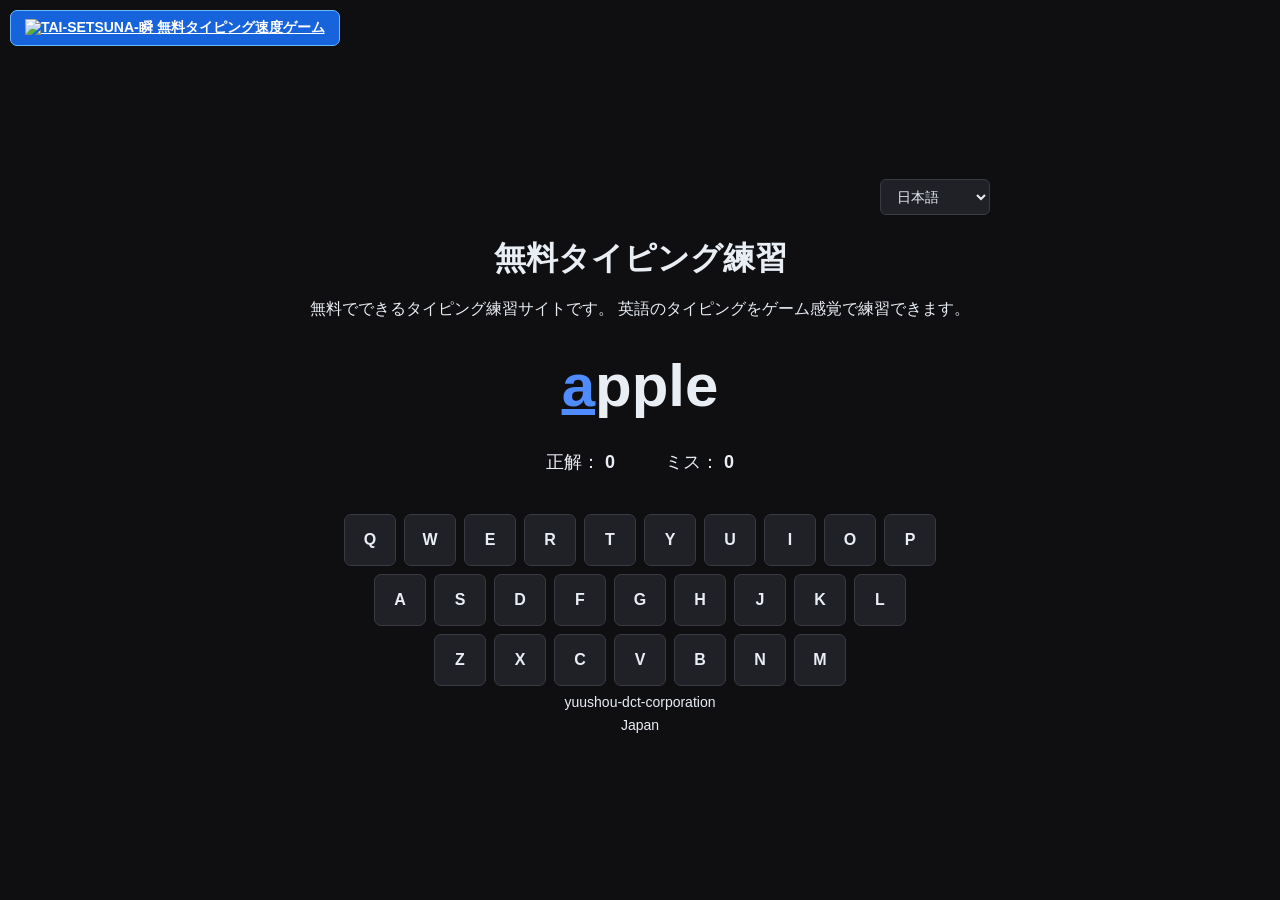
==== index.html @ 74260128 "Update index.html" ====
<!DOCTYPE html>
<html lang="ja">

<head>

  <meta charset="UTF-8">

  <meta name="viewport" content="width=device-width, initial-scale=1">

  <meta name="google-adsense-account"
        content="ca-pub-1666906996789320">

  <title>無料タイピング練習</title>

  <meta
    name="description"
    content="無料でできるタイピング練習サイトです。英語のタイピングをゲーム感覚で練習できます。"
  >

  <link rel="alternate" hreflang="en"
        href="https://yuushou-dct.github.io/">

  <link rel="alternate" hreflang="ja"
        href="https://yuushou-dct.github.io/ja/">

  <link rel="alternate" hreflang="zh-Hans"
        href="https://yuushou-dct.github.io/zh/">

  <link rel="alternate" hreflang="es"
        href="https://yuushou-dct.github.io/es/">

  <link rel="alternate" hreflang="fr"
        href="https://yuushou-dct.github.io/fr/">

  <link rel="alternate" hreflang="de"
        href="https://yuushou-dct.github.io/de/">

  <link rel="alternate" hreflang="it"
        href="https://yuushou-dct.github.io/it/">

  <link rel="alternate" hreflang="pt"
        href="https://yuushou-dct.github.io/pt/">

  <link rel="alternate" hreflang="x-default"
        href="https://yuushou-dct.github.io/">

  <link rel="stylesheet" href="hinomaru.css">

</head>


<body data-lang="ja">

  <main class="container">

    <div class="language-box">
<select id="language"
        onchange="window.location.href=this.value">

  <option value="https://yuushou-dct.github.io/en/">
    English
  </option>

  <option value="https://yuushou-dct.github.io/" selected>
    日本語
  </option>

  <option value="https://yuushou-dct.github.io/zh/">
    中文
  </option>

  <option value="https://yuushou-dct.github.io/es/">
    Español
  </option>

  <option value="https://yuushou-dct.github.io/fr/">
    Français
  </option>

  <option value="https://yuushou-dct.github.io/de/">
    Deutsch
  </option>

  <option value="https://yuushou-dct.github.io/it/">
    Italiano
  </option>

  <option value="https://yuushou-dct.github.io/pt/">
    Português
  </option>

</select>

      

    </div>


    <h1>無料タイピング練習</h1>


    <p class="description">
      無料でできるタイピング練習サイトです。
      英語のタイピングをゲーム感覚で練習できます。
    </p>


    <div id="word"></div>


    <div class="info">

      <span>
        <span>正解：</span>
        <b id="correct">0</b>
      </span>

      <span>
        <span>ミス：</span>
        <b id="miss">0</b>
      </span>

    </div>


    <div class="keyboard">

      <div class="row">
        <div class="key" data-key="q">Q</div>
        <div class="key" data-key="w">W</div>
        <div class="key" data-key="e">E</div>
        <div class="key" data-key="r">R</div>
        <div class="key" data-key="t">T</div>
        <div class="key" data-key="y">Y</div>
        <div class="key" data-key="u">U</div>
        <div class="key" data-key="i">I</div>
        <div class="key" data-key="o">O</div>
        <div class="key" data-key="p">P</div>
      </div>

      <div class="row">
        <div class="key" data-key="a">A</div>
        <div class="key" data-key="s">S</div>
        <div class="key" data-key="d">D</div>
        <div class="key" data-key="f">F</div>
        <div class="key" data-key="g">G</div>
        <div class="key" data-key="h">H</div>
        <div class="key" data-key="j">J</div>
        <div class="key" data-key="k">K</div>
        <div class="key" data-key="l">L</div>
      </div>

      <div class="row">
        <div class="key" data-key="z">Z</div>
        <div class="key" data-key="x">X</div>
        <div class="key" data-key="c">C</div>
        <div class="key" data-key="v">V</div>
        <div class="key" data-key="b">B</div>
        <div class="key" data-key="n">N</div>
        <div class="key" data-key="m">M</div>
      </div>

    </div>


    <footer>
      yuushou-dct-corporation
      <br>
      Japan
    </footer>

  </main>


  <script src="hinomaru.js"></script>


  <script
    type="module"
    src="https://static.cloudflareinsights.com/beacon.min.js"
    data-cf-beacon='{"token": "c0261c3001bf42dbbbfe229eb3c4c244"}'>
  </script>

<a
  class="setsuna-link"
  href="https://yuushou-dct.github.io/tai-setsuna/">

  <img
    src="/setsuna-banner.webp"
    alt="TAI-SETSUNA-瞬 無料タイピング速度ゲーム"
    width="300"
    height="600">

</a>


</body>

</html>
---- hinomaru.css ----
*{
  box-sizing:border-box;
}


body{
  margin:0;
  min-height:100vh;

  display:flex;
  justify-content:center;
  align-items:center;

  background:#0f0f12;
  color:#e9eef5;

  font-family:Arial,sans-serif;
}


.container{
  width:700px;
  text-align:center;
}


.language-box{
  text-align:right;

  margin-top:15px;
  margin-bottom:20px;
}


#language{
  padding:8px 12px;

  background:#202027;
  color:#e9eef5;

  border:1px solid #3a3a45;
  border-radius:6px;

  font-size:14px;
}


h1{
  margin-bottom:40px;
}


.description{
  margin-top:-25px;
  margin-bottom:30px;

  font-size:16px;
  line-height:1.6;
}


#word{
  font-size:60px;
  font-weight:bold;

  letter-spacing:0px;

  margin-bottom:30px;
}


#word .typed{
  color:#28a745;
}


#word .current{
  color:#4f8cff;
  text-decoration:underline;
}


#word .remaining{
  color:#e9eef5;
}


.info{
  display:flex;

  justify-content:center;

  gap:50px;

  margin-bottom:40px;

  font-size:18px;
}


.keyboard{
  display:flex;

  flex-direction:column;

  gap:8px;

  align-items:center;
}


.row{
  display:flex;

  gap:8px;
}


.key{
  width:52px;
  height:52px;

  display:flex;

  justify-content:center;
  align-items:center;

  background:#202027;

  border:1px solid #3a3a45;

  border-radius:7px;

  font-weight:bold;

  transition:0.08s;
}


.key.active{
  background:#4f8cff;

  transform:translateY(3px);
}


.key.miss{
  background:#ff5d6c;
}


footer{
  margin-top:5px;

  text-align:center;

  font-size:14px;

  line-height:1.6;
}
.setsuna-link{
  position:fixed;
  top:10px;
  left:10px;
  z-index:2147483647;

  padding:8px 14px;

  color:#fff;
  background:#1763dc;

  border:1px solid #69baff;
  border-radius:7px;

  font-size:14px;
  font-weight:bold;

  cursor:pointer;

  pointer-events:auto;
}

.setsuna-link:hover{
  background:#438eff;
}
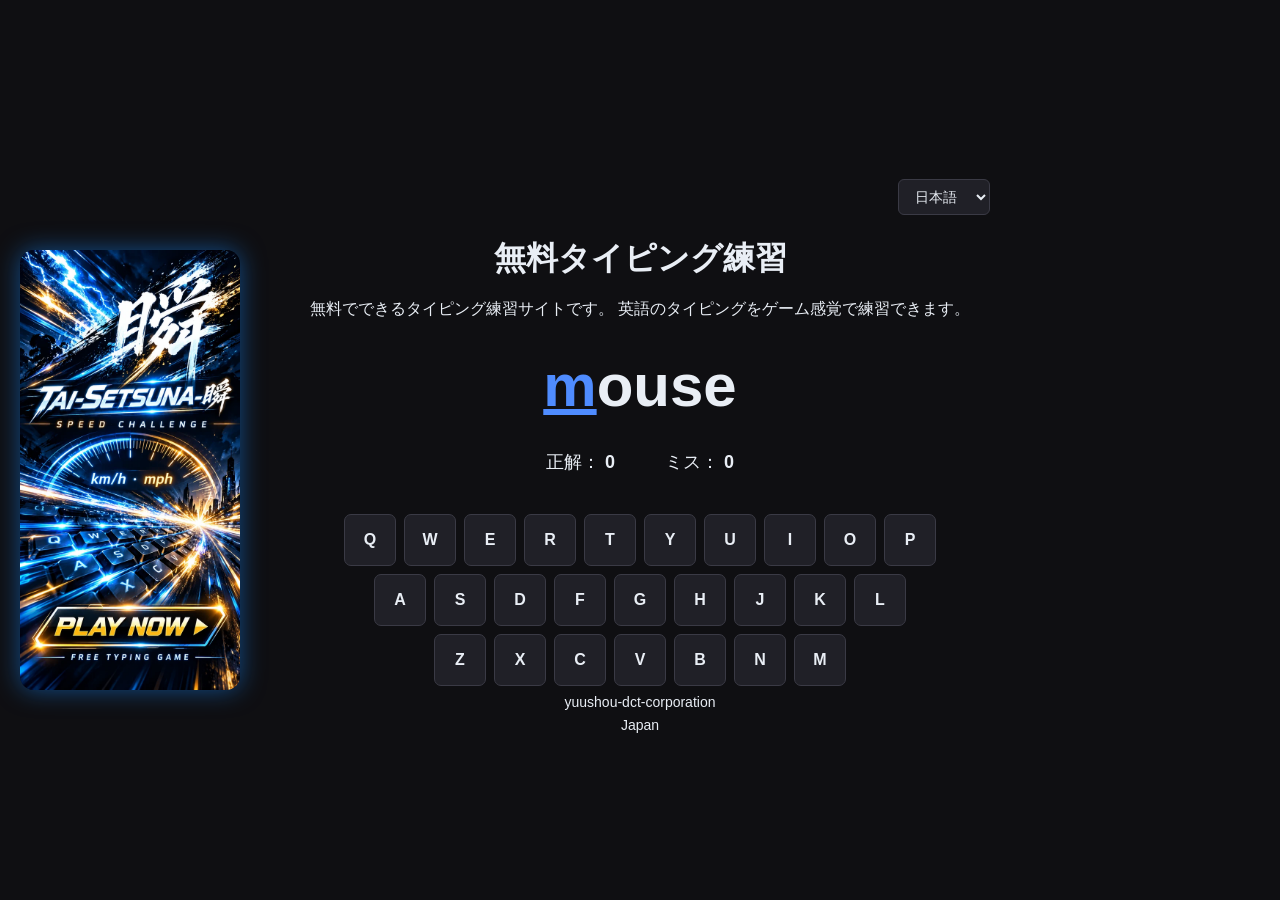
==== commit 7e503dc3: "Update index.html" ====
--- a/index.html
+++ b/index.html
@@ -65,30 +65,7 @@
     日本語
   </option>
 
-  <option value="https://yuushou-dct.github.io/zh/">
-    中文
-  </option>
-
-  <option value="https://yuushou-dct.github.io/es/">
-    Español
-  </option>
-
-  <option value="https://yuushou-dct.github.io/fr/">
-    Français
-  </option>
-
-  <option value="https://yuushou-dct.github.io/de/">
-    Deutsch
-  </option>
-
-  <option value="https://yuushou-dct.github.io/it/">
-    Italiano
-  </option>
-
-  <option value="https://yuushou-dct.github.io/pt/">
-    Português
-  </option>
-
+  
 </select>
 
       
--- a/hinomaru.css
+++ b/hinomaru.css
@@ -158,29 +158,80 @@
 
   line-height:1.6;
 }
-.setsuna-link{
-  position:fixed;
-  top:10px;
-  left:10px;
-  z-index:2147483647;
-
-  padding:8px 14px;
-
-  color:#fff;
-  background:#1763dc;
-
-  border:1px solid #69baff;
-  border-radius:7px;
-
-  font-size:14px;
-  font-weight:bold;
-
-  cursor:pointer;
-
-  pointer-events:auto;
-}
-
-.setsuna-link:hover{
-  background:#438eff;
-}
-
+.setsuna-link {
+  position: fixed;
+  top: 50%;
+  left: 12px;
+  transform: translateY(-50%);
+
+  display: block;
+  width: 220px;
+  padding: 0;
+  border: none;
+  border-radius: 14px;
+  overflow: hidden;
+  background: none;
+
+  box-shadow: 0 0 24px #168aff80;
+  z-index: 30;
+  cursor: pointer;
+}
+
+.setsuna-link img {
+  display: block;
+  width: 100%;
+  height: auto;
+}
+
+.setsuna-link:hover {
+  filter: brightness(1.15);
+}
+
+.setsuna-link:focus-visible {
+  outline: 3px solid #ffcf70;
+  outline-offset: 4px;
+}
+
+/* 画面が狭い場合はゲームの下に配置 */
+@media (max-width: 1350px), (max-height: 680px) {
+
+  body {
+    flex-direction: column;
+    gap: 24px;
+  }
+
+  .setsuna-link {
+    position: static;
+    transform: none;
+    width: min(220px, 85vw);
+    margin: 20px auto;
+  }
+
+}
+/* TAI-SETSUNA-瞬 バナー配置 */
+
+.setsuna-link {
+  position: fixed;
+  left: 20px;
+  top: 50%;
+  transform: translateY(-50%);
+  width: 220px;
+  z-index: 1000;
+  display: block;
+}
+
+.setsuna-link img {
+  display: block;
+  width: 100%;
+  height: auto;
+}
+
+/* スマートフォン用 */
+@media (max-width: 768px) {
+  .setsuna-link {
+    position: static;
+    transform: none;
+    width: 160px;
+    margin: 20px auto;
+  }
+}
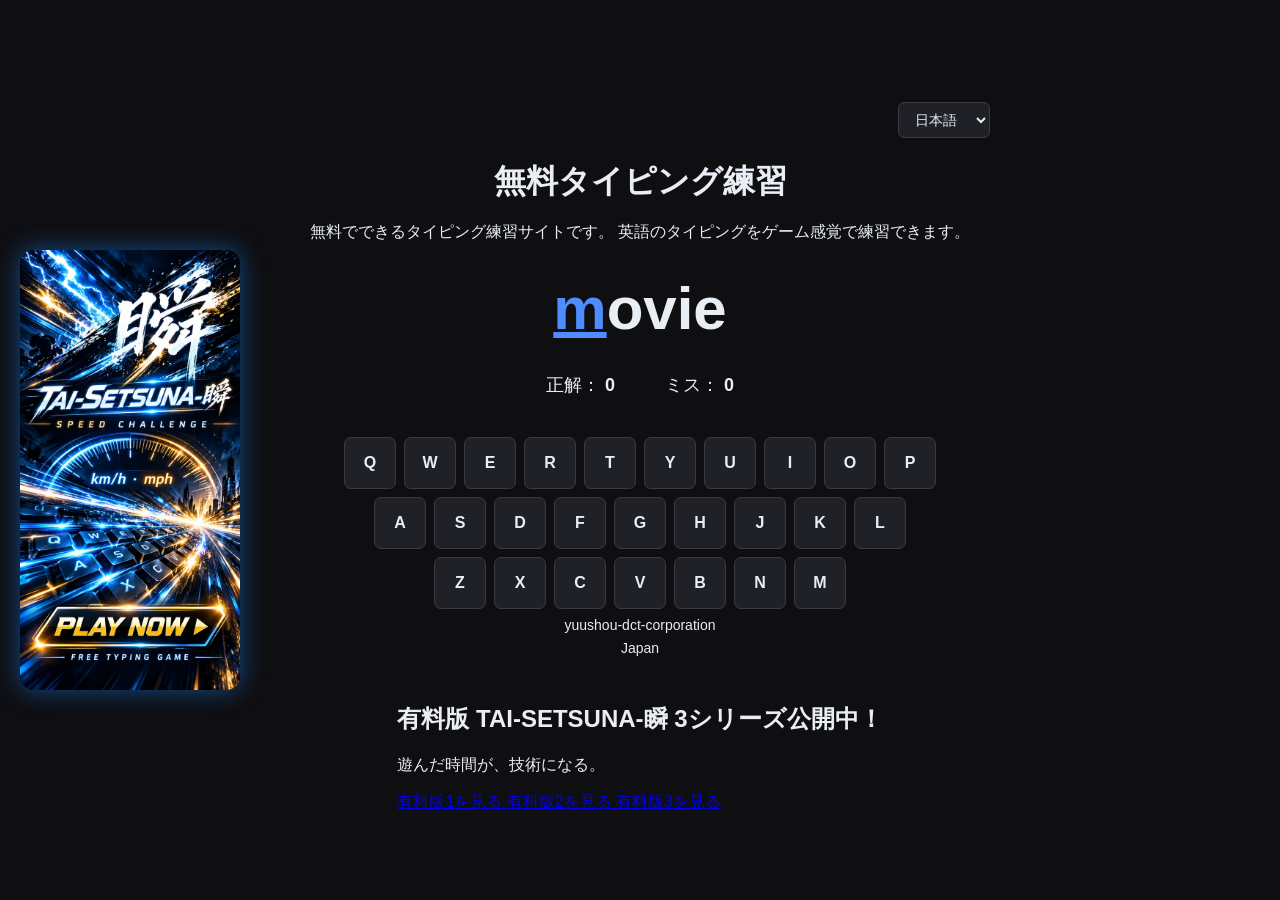
==== commit a6fb06c0: "Update index.html" ====
--- a/index.html
+++ b/index.html
@@ -170,6 +170,34 @@
 
 </a>
 
+<aside class="payhip-panel">
+  <h2 id="paidTitle">
+    有料版 TAI-SETSUNA-瞬
+    3シリーズ公開中！
+  </h2>
+
+  <p id="paidMessage">
+    遊んだ時間が、技術になる。
+  </p>
+
+  <a href="https://payhip.com/b/ezDcf"
+     target="_blank" rel="noopener noreferrer"
+     class="payhip-btn" id="paid1">
+    有料版1を見る
+  </a>
+
+  <a href="https://payhip.com/b/QFHme"
+     target="_blank" rel="noopener noreferrer"
+     class="payhip-btn" id="paid2">
+    有料版2を見る
+  </a>
+
+  <a href="https://payhip.com/b/JPG1M"
+     target="_blank" rel="noopener noreferrer"
+     class="payhip-btn" id="paid3">
+    有料版3を見る
+  </a>
+</aside>
 
 </body>
 
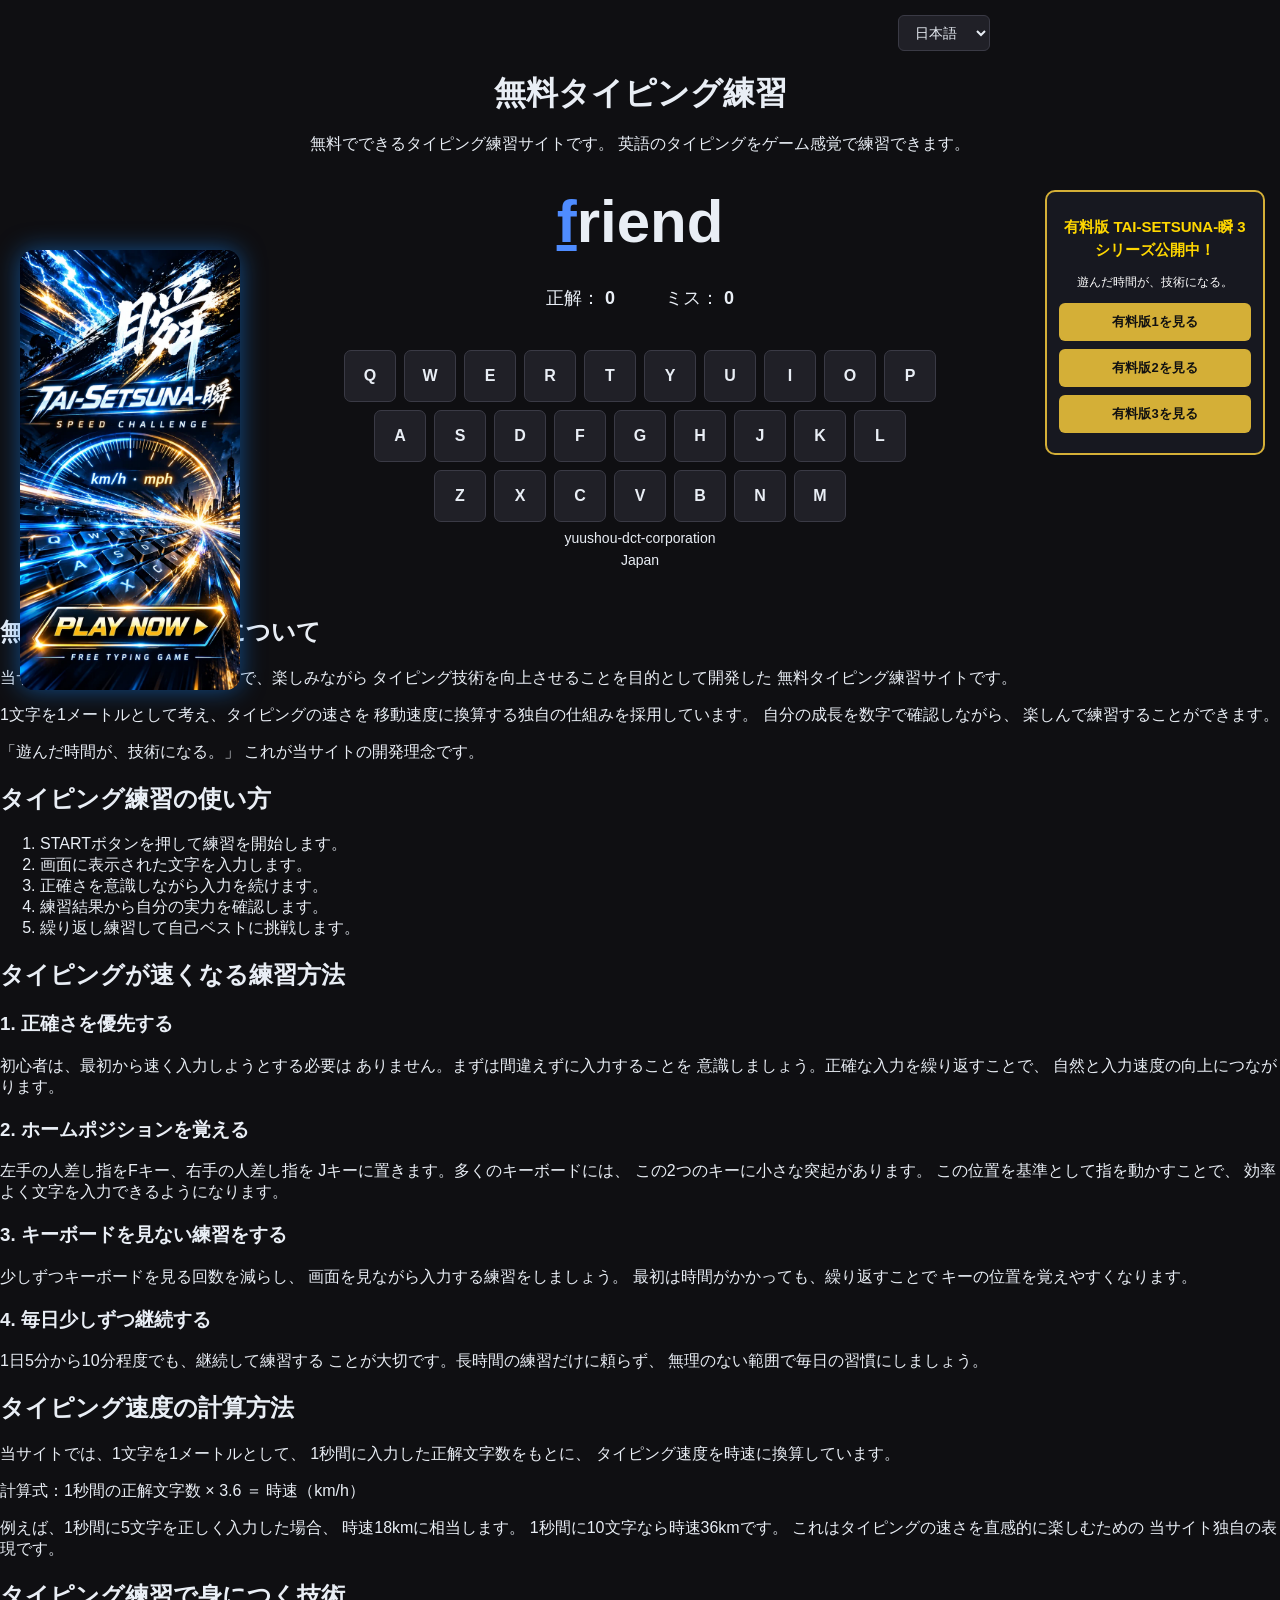
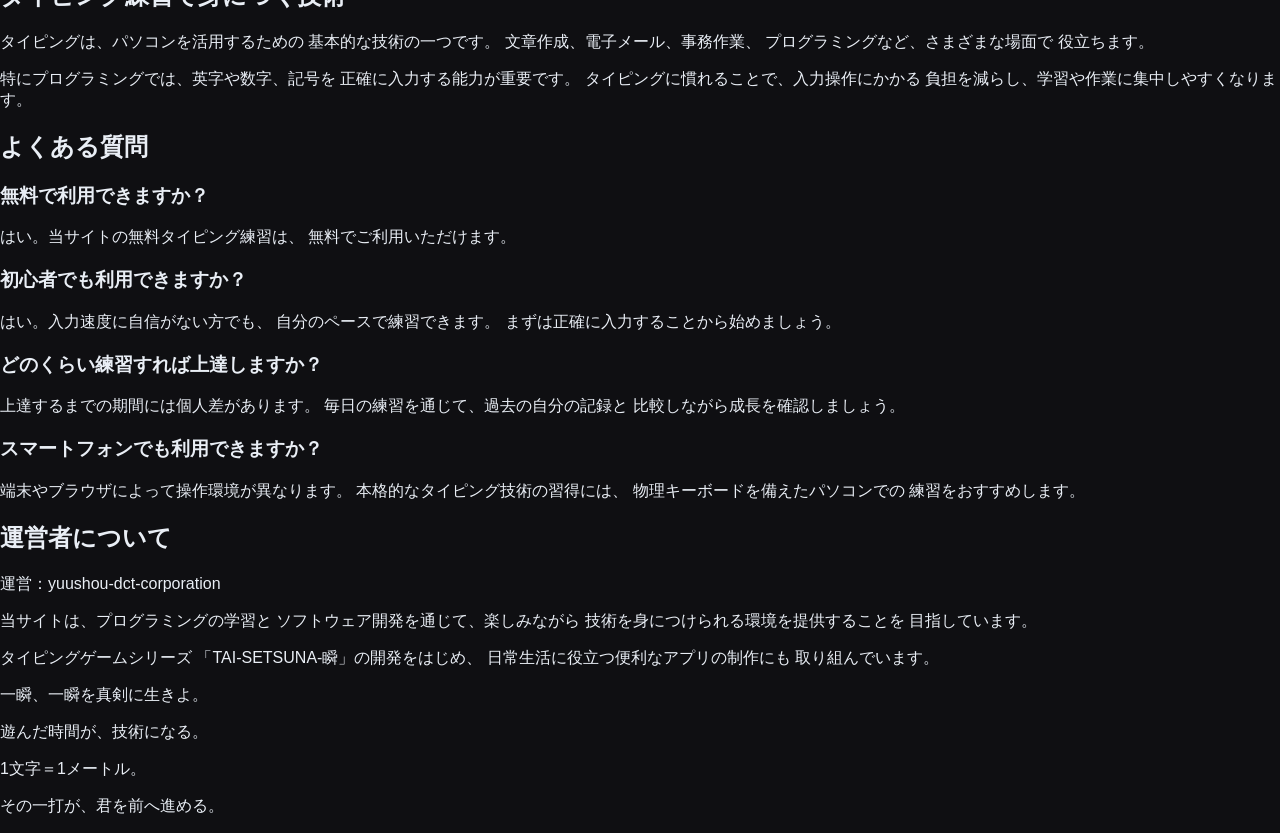
==== commit cf192351: "Update index.html" ====
--- a/index.html
+++ b/index.html
@@ -200,5 +200,173 @@
 </aside>
 
 </body>
-
+<section class="typing-guide">
+
+<h2>無料タイピング練習について</h2>
+
+<p>
+当サイトは、初心者から上級者まで、楽しみながら
+タイピング技術を向上させることを目的として開発した
+無料タイピング練習サイトです。
+</p>
+
+<p>
+1文字を1メートルとして考え、タイピングの速さを
+移動速度に換算する独自の仕組みを採用しています。
+自分の成長を数字で確認しながら、
+楽しんで練習することができます。
+</p>
+
+<p>
+「遊んだ時間が、技術になる。」
+これが当サイトの開発理念です。
+</p>
+
+<h2>タイピング練習の使い方</h2>
+
+<ol>
+<li>STARTボタンを押して練習を開始します。</li>
+<li>画面に表示された文字を入力します。</li>
+<li>正確さを意識しながら入力を続けます。</li>
+<li>練習結果から自分の実力を確認します。</li>
+<li>繰り返し練習して自己ベストに挑戦します。</li>
+</ol>
+
+<h2>タイピングが速くなる練習方法</h2>
+
+<h3>1. 正確さを優先する</h3>
+
+<p>
+初心者は、最初から速く入力しようとする必要は
+ありません。まずは間違えずに入力することを
+意識しましょう。正確な入力を繰り返すことで、
+自然と入力速度の向上につながります。
+</p>
+
+<h3>2. ホームポジションを覚える</h3>
+
+<p>
+左手の人差し指をFキー、右手の人差し指を
+Jキーに置きます。多くのキーボードには、
+この2つのキーに小さな突起があります。
+この位置を基準として指を動かすことで、
+効率よく文字を入力できるようになります。
+</p>
+
+<h3>3. キーボードを見ない練習をする</h3>
+
+<p>
+少しずつキーボードを見る回数を減らし、
+画面を見ながら入力する練習をしましょう。
+最初は時間がかかっても、繰り返すことで
+キーの位置を覚えやすくなります。
+</p>
+
+<h3>4. 毎日少しずつ継続する</h3>
+
+<p>
+1日5分から10分程度でも、継続して練習する
+ことが大切です。長時間の練習だけに頼らず、
+無理のない範囲で毎日の習慣にしましょう。
+</p>
+
+<h2>タイピング速度の計算方法</h2>
+
+<p>
+当サイトでは、1文字を1メートルとして、
+1秒間に入力した正解文字数をもとに、
+タイピング速度を時速に換算しています。
+</p>
+
+<p>
+計算式：1秒間の正解文字数 × 3.6 ＝ 時速（km/h）
+</p>
+
+<p>
+例えば、1秒間に5文字を正しく入力した場合、
+時速18kmに相当します。
+1秒間に10文字なら時速36kmです。
+これはタイピングの速さを直感的に楽しむための
+当サイト独自の表現です。
+</p>
+
+<h2>タイピング練習で身につく技術</h2>
+
+<p>
+タイピングは、パソコンを活用するための
+基本的な技術の一つです。
+文章作成、電子メール、事務作業、
+プログラミングなど、さまざまな場面で
+役立ちます。
+</p>
+
+<p>
+特にプログラミングでは、英字や数字、記号を
+正確に入力する能力が重要です。
+タイピングに慣れることで、入力操作にかかる
+負担を減らし、学習や作業に集中しやすくなります。
+</p>
+
+<h2>よくある質問</h2>
+
+<h3>無料で利用できますか？</h3>
+
+<p>
+はい。当サイトの無料タイピング練習は、
+無料でご利用いただけます。
+</p>
+
+<h3>初心者でも利用できますか？</h3>
+
+<p>
+はい。入力速度に自信がない方でも、
+自分のペースで練習できます。
+まずは正確に入力することから始めましょう。
+</p>
+
+<h3>どのくらい練習すれば上達しますか？</h3>
+
+<p>
+上達するまでの期間には個人差があります。
+毎日の練習を通じて、過去の自分の記録と
+比較しながら成長を確認しましょう。
+</p>
+
+<h3>スマートフォンでも利用できますか？</h3>
+
+<p>
+端末やブラウザによって操作環境が異なります。
+本格的なタイピング技術の習得には、
+物理キーボードを備えたパソコンでの
+練習をおすすめします。
+</p>
+
+<h2>運営者について</h2>
+
+<p>
+運営：yuushou-dct-corporation
+</p>
+
+<p>
+当サイトは、プログラミングの学習と
+ソフトウェア開発を通じて、楽しみながら
+技術を身につけられる環境を提供することを
+目指しています。
+</p>
+
+<p>
+タイピングゲームシリーズ
+「TAI-SETSUNA-瞬」の開発をはじめ、
+日常生活に役立つ便利なアプリの制作にも
+取り組んでいます。
+</p>
+
+<div class="typing-message">
+<p>一瞬、一瞬を真剣に生きよ。</p>
+<p>遊んだ時間が、技術になる。</p>
+<p>1文字＝1メートル。</p>
+<p>その一打が、君を前へ進める。</p>
+</div>
+
+</section>
 </html>
--- a/hinomaru.css
+++ b/hinomaru.css
@@ -235,3 +235,70 @@
     margin: 20px auto;
   }
 }
+
+
+/* Payhipを右側の小さな縦長パネルにする */
+.payhip-panel {
+  position: fixed;
+  top: 190px;
+  right: 15px;
+  width: 220px;
+  padding: 12px;
+  box-sizing: border-box;
+  background: #171820;
+  border: 2px solid #d4af37;
+  border-radius: 10px;
+  text-align: center;
+  z-index: 10;
+}
+
+.payhip-panel h2 {
+  font-size: 15px;
+  line-height: 1.5;
+  color: #ffd700;
+}
+
+.payhip-panel p {
+  font-size: 12px;
+  color: white;
+}
+
+.payhip-panel a.payhip-btn {
+  display: block;
+  width: 100%;
+  box-sizing: border-box;
+  margin: 8px 0;
+  padding: 10px 5px;
+  background: #d4af37;
+  color: #111;
+  font-size: 13px;
+  font-weight: bold;
+  text-decoration: none;
+  border-radius: 6px;
+}
+
+/* ===== スマホ専用 Payhipリンク調整 ===== */
+@media screen and (max-width: 600px) {
+
+  /* Payhipの枠 */
+  .payhip-panel {
+    position: static;
+    width: 100%;
+    max-width: 100%;
+    box-sizing: border-box;
+    margin: 20px auto;
+    padding: 15px;
+  }
+
+  /* Payhipのボタン */
+  .payhip-panel a {
+    display: block;
+    width: 100%;
+    box-sizing: border-box;
+    margin: 10px 0;
+    padding: 12px 8px;
+    text-align: center;
+    white-space: normal;
+    overflow-wrap: anywhere;
+  }
+}
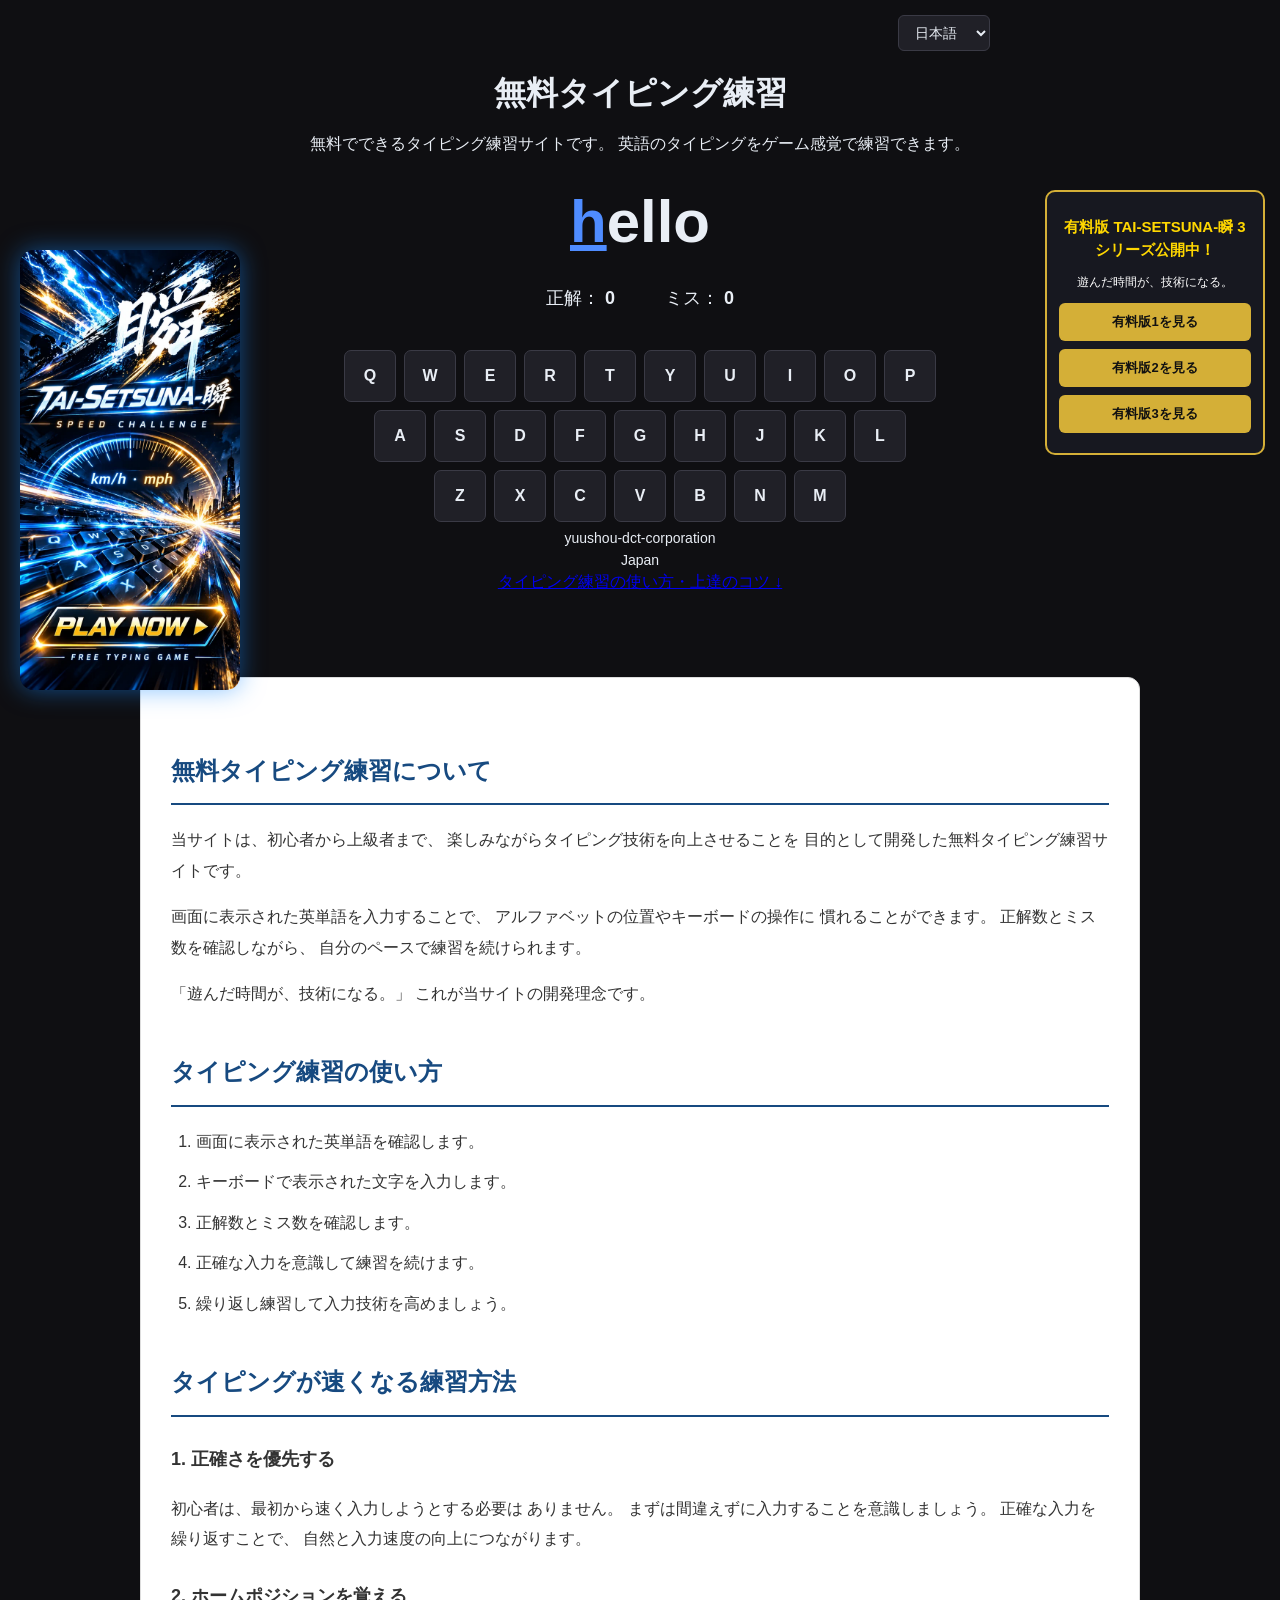
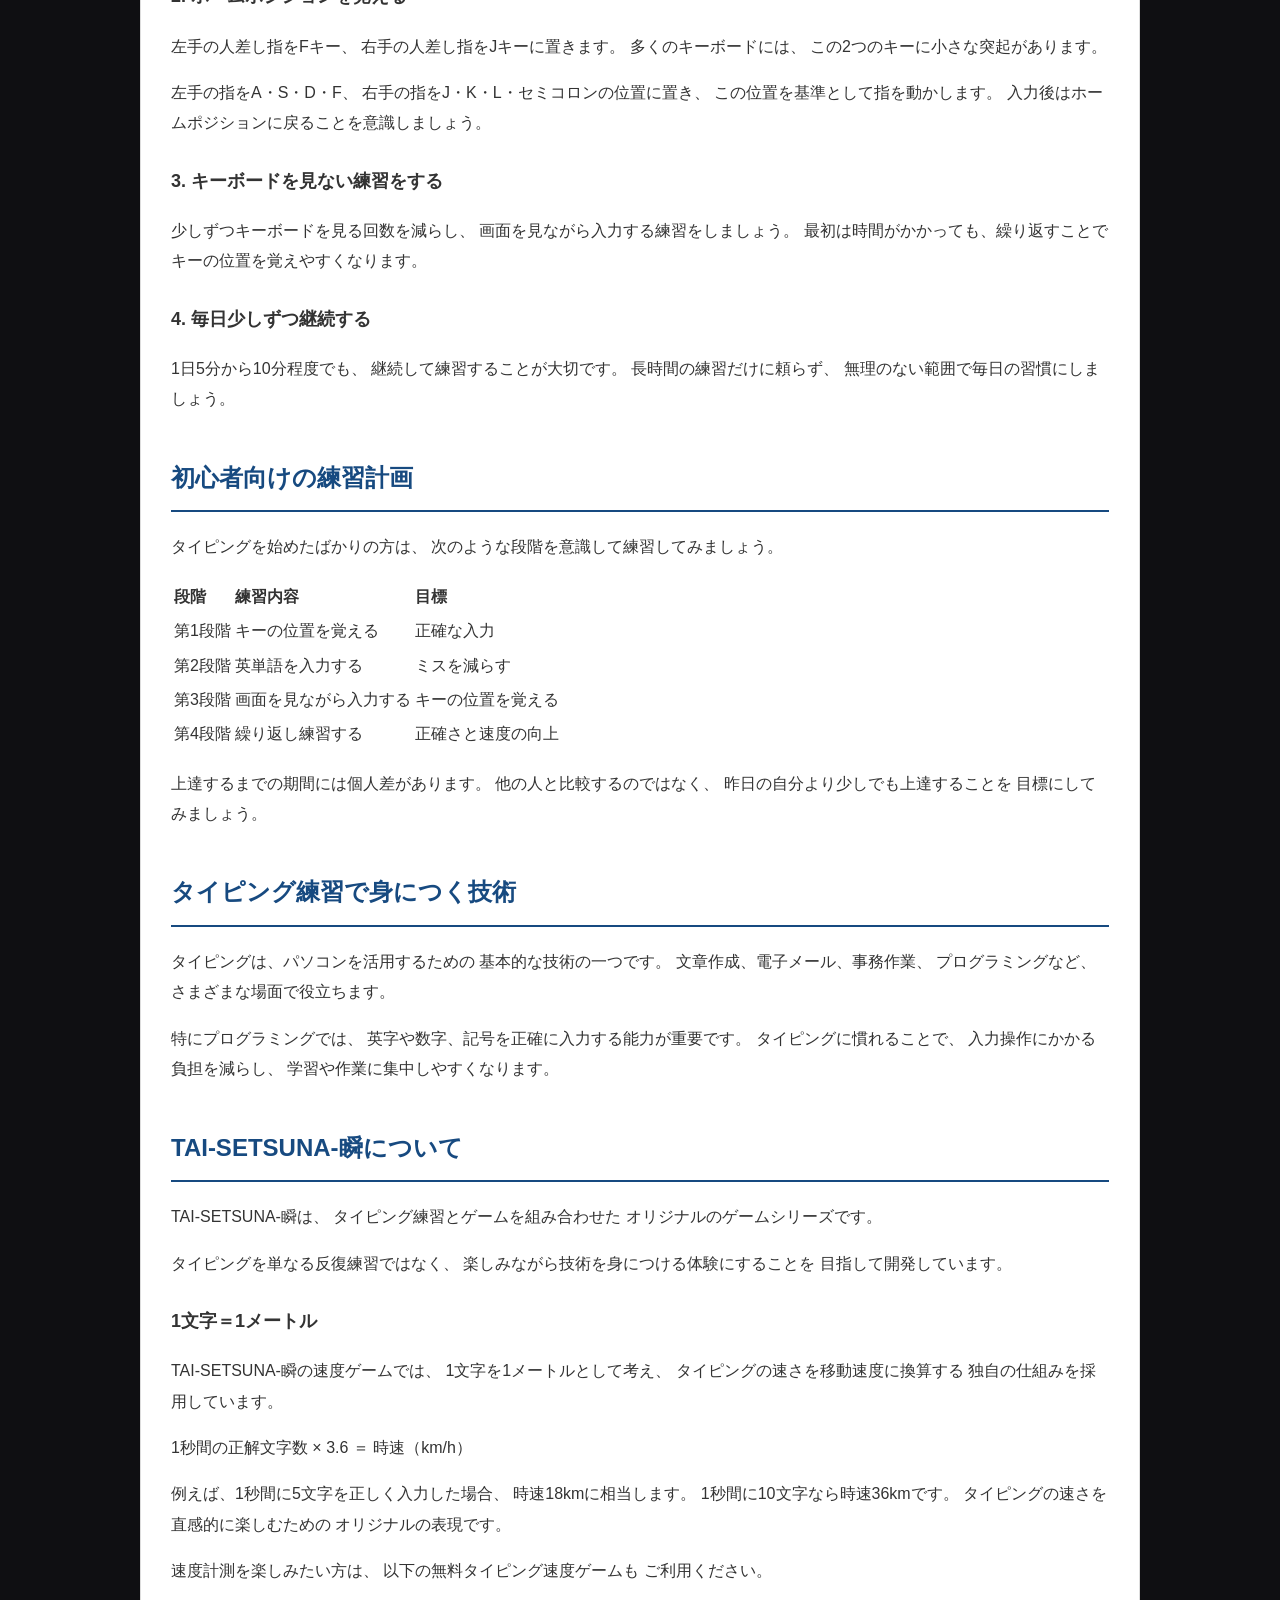
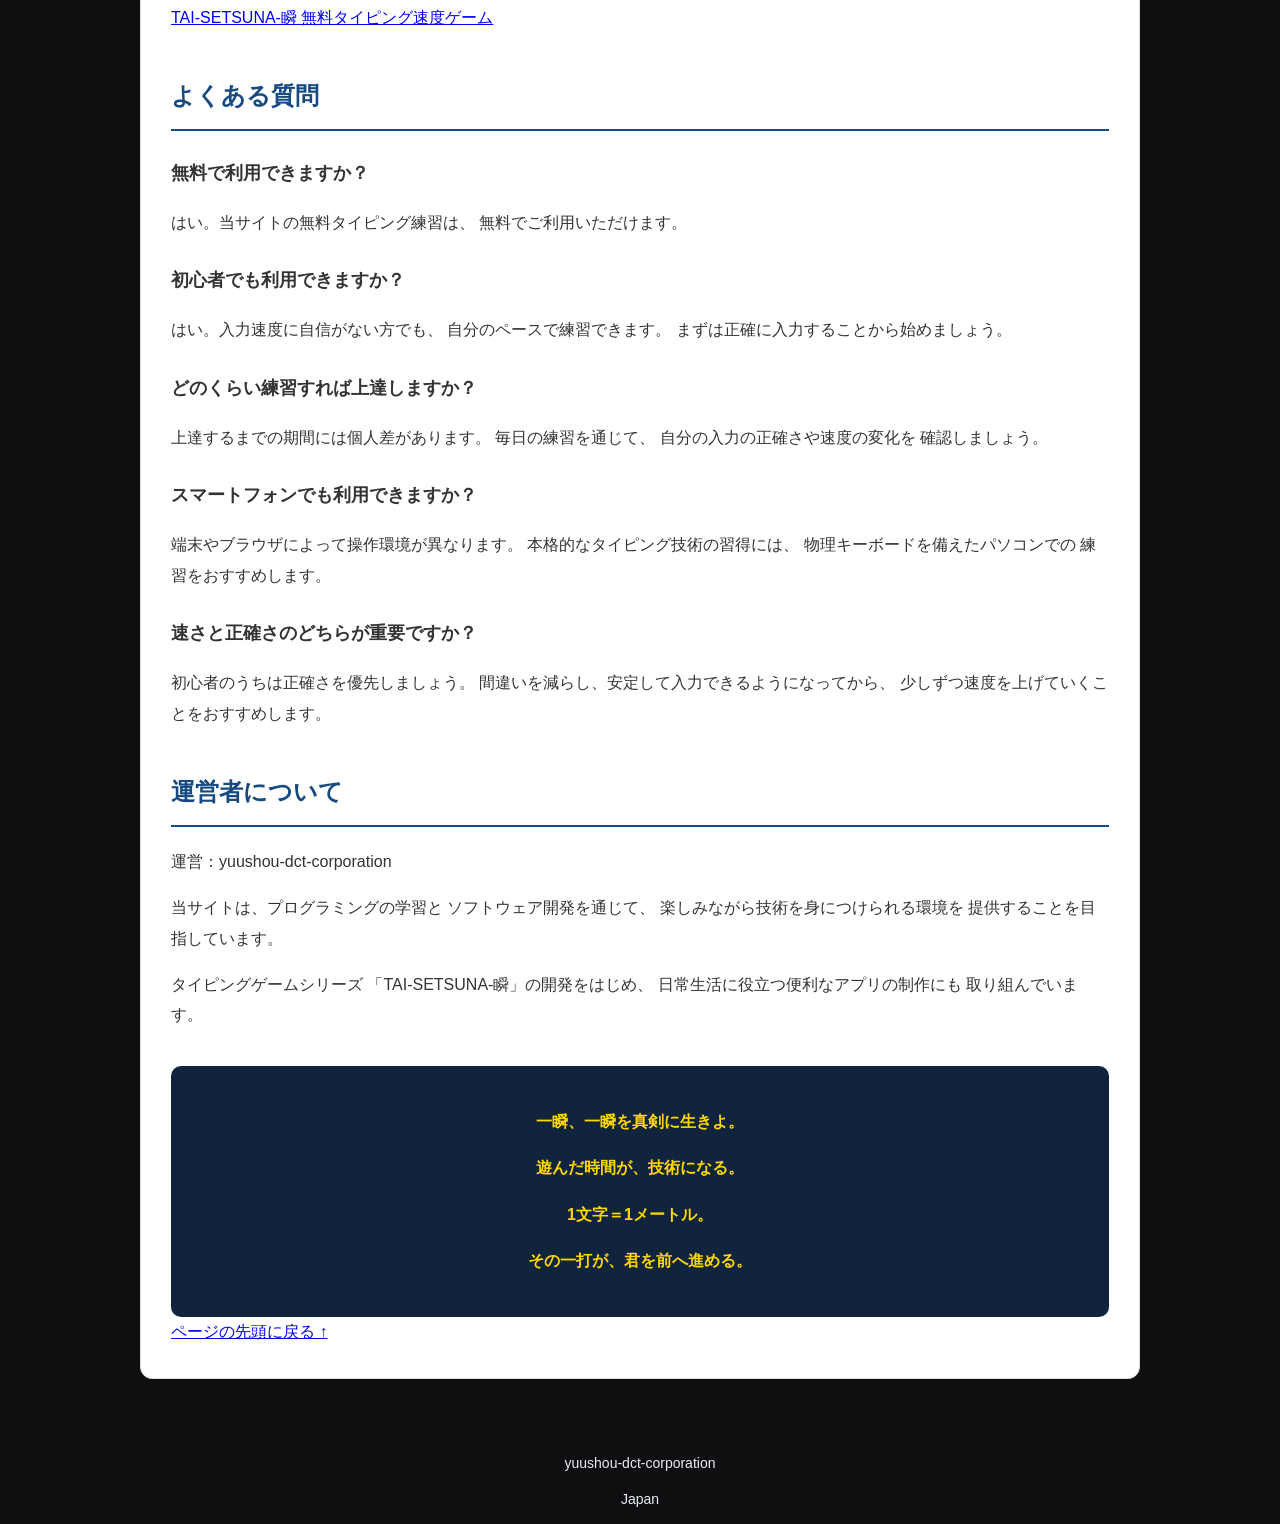
==== commit 879f4e16: "Update index.html" ====
--- a/index.html
+++ b/index.html
@@ -1,3 +1,4 @@
+
 <!DOCTYPE html>
 <html lang="ja">
 
@@ -5,17 +6,16 @@
 
   <meta charset="UTF-8">
 
-  <meta name="viewport" content="width=device-width, initial-scale=1">
+  <meta name="viewport"
+        content="width=device-width, initial-scale=1">
 
   <meta name="google-adsense-account"
         content="ca-pub-1666906996789320">
 
   <title>無料タイピング練習</title>
 
-  <meta
-    name="description"
-    content="無料でできるタイピング練習サイトです。英語のタイピングをゲーム感覚で練習できます。"
-  >
+  <meta name="description"
+        content="無料でできるタイピング練習サイトです。英語のタイピングをゲーム感覚で練習できます。初心者向けの練習方法やタイピング上達のコツも紹介しています。">
 
   <link rel="alternate" hreflang="en"
         href="https://yuushou-dct.github.io/">
@@ -48,42 +48,35 @@
 
 </head>
 
-
 <body data-lang="ja">
 
   <main class="container">
 
     <div class="language-box">
-<select id="language"
-        onchange="window.location.href=this.value">
-
-  <option value="https://yuushou-dct.github.io/en/">
-    English
-  </option>
-
-  <option value="https://yuushou-dct.github.io/" selected>
-    日本語
-  </option>
-
-  
-</select>
-
-      
+
+      <select id="language"
+              onchange="window.location.href=this.value">
+
+        <option value="https://yuushou-dct.github.io/en/">
+          English
+        </option>
+
+        <option value="https://yuushou-dct.github.io/" selected>
+          日本語
+        </option>
+
+      </select>
 
     </div>
 
-
     <h1>無料タイピング練習</h1>
-
 
     <p class="description">
       無料でできるタイピング練習サイトです。
       英語のタイピングをゲーム感覚で練習できます。
     </p>
 
-
     <div id="word"></div>
-
 
     <div class="info">
 
@@ -99,10 +92,10 @@
 
     </div>
 
-
     <div class="keyboard">
 
       <div class="row">
+
         <div class="key" data-key="q">Q</div>
         <div class="key" data-key="w">W</div>
         <div class="key" data-key="e">E</div>
@@ -113,9 +106,11 @@
         <div class="key" data-key="i">I</div>
         <div class="key" data-key="o">O</div>
         <div class="key" data-key="p">P</div>
+
       </div>
 
       <div class="row">
+
         <div class="key" data-key="a">A</div>
         <div class="key" data-key="s">S</div>
         <div class="key" data-key="d">D</div>
@@ -125,9 +120,11 @@
         <div class="key" data-key="j">J</div>
         <div class="key" data-key="k">K</div>
         <div class="key" data-key="l">L</div>
+
       </div>
 
       <div class="row">
+
         <div class="key" data-key="z">Z</div>
         <div class="key" data-key="x">X</div>
         <div class="key" data-key="c">C</div>
@@ -135,10 +132,10 @@
         <div class="key" data-key="b">B</div>
         <div class="key" data-key="n">N</div>
         <div class="key" data-key="m">M</div>
+
       </div>
 
     </div>
-
 
     <footer>
       yuushou-dct-corporation
@@ -146,11 +143,398 @@
       Japan
     </footer>
 
+    <a class="guide-link" href="#typing-guide">
+      タイピング練習の使い方・上達のコツ ↓
+    </a>
+
   </main>
 
 
+  <!-- TAI-SETSUNA-瞬 宣伝画像 -->
+
+  <a class="setsuna-link"
+     href="https://yuushou-dct.github.io/tai-setsuna/">
+
+    <img
+      src="/setsuna-banner.webp"
+      alt="TAI-SETSUNA-瞬 無料タイピング速度ゲーム"
+      width="300"
+      height="600">
+
+  </a>
+
+
+  <!-- Payhip 有料版紹介 -->
+
+  <aside class="payhip-panel">
+
+    <h2 id="paidTitle">
+      有料版 TAI-SETSUNA-瞬
+      3シリーズ公開中！
+    </h2>
+
+    <p id="paidMessage">
+      遊んだ時間が、技術になる。
+    </p>
+
+    <a href="https://payhip.com/b/ezDcf"
+       target="_blank"
+       rel="noopener noreferrer"
+       class="payhip-btn"
+       id="paid1">
+      有料版1を見る
+    </a>
+
+    <a href="https://payhip.com/b/QFHme"
+       target="_blank"
+       rel="noopener noreferrer"
+       class="payhip-btn"
+       id="paid2">
+      有料版2を見る
+    </a>
+
+    <a href="https://payhip.com/b/JPG1M"
+       target="_blank"
+       rel="noopener noreferrer"
+       class="payhip-btn"
+       id="paid3">
+      有料版3を見る
+    </a>
+
+  </aside>
+
+
+  <!-- タイピング解説コンテンツ -->
+
+  <article class="typing-guide" id="typing-guide">
+
+    <h2>無料タイピング練習について</h2>
+
+    <p>
+      当サイトは、初心者から上級者まで、
+      楽しみながらタイピング技術を向上させることを
+      目的として開発した無料タイピング練習サイトです。
+    </p>
+
+    <p>
+      画面に表示された英単語を入力することで、
+      アルファベットの位置やキーボードの操作に
+      慣れることができます。
+      正解数とミス数を確認しながら、
+      自分のペースで練習を続けられます。
+    </p>
+
+    <p>
+      「遊んだ時間が、技術になる。」
+      これが当サイトの開発理念です。
+    </p>
+
+
+    <h2>タイピング練習の使い方</h2>
+
+    <ol>
+
+      <li>
+        画面に表示された英単語を確認します。
+      </li>
+
+      <li>
+        キーボードで表示された文字を入力します。
+      </li>
+
+      <li>
+        正解数とミス数を確認します。
+      </li>
+
+      <li>
+        正確な入力を意識して練習を続けます。
+      </li>
+
+      <li>
+        繰り返し練習して入力技術を高めましょう。
+      </li>
+
+    </ol>
+
+
+    <h2>タイピングが速くなる練習方法</h2>
+
+    <h3>1. 正確さを優先する</h3>
+
+    <p>
+      初心者は、最初から速く入力しようとする必要は
+      ありません。
+      まずは間違えずに入力することを意識しましょう。
+      正確な入力を繰り返すことで、
+      自然と入力速度の向上につながります。
+    </p>
+
+
+    <h3>2. ホームポジションを覚える</h3>
+
+    <p>
+      左手の人差し指をFキー、
+      右手の人差し指をJキーに置きます。
+      多くのキーボードには、
+      この2つのキーに小さな突起があります。
+    </p>
+
+    <p>
+      左手の指をA・S・D・F、
+      右手の指をJ・K・L・セミコロンの位置に置き、
+      この位置を基準として指を動かします。
+      入力後はホームポジションに戻ることを意識しましょう。
+    </p>
+
+
+    <h3>3. キーボードを見ない練習をする</h3>
+
+    <p>
+      少しずつキーボードを見る回数を減らし、
+      画面を見ながら入力する練習をしましょう。
+      最初は時間がかかっても、繰り返すことで
+      キーの位置を覚えやすくなります。
+    </p>
+
+
+    <h3>4. 毎日少しずつ継続する</h3>
+
+    <p>
+      1日5分から10分程度でも、
+      継続して練習することが大切です。
+      長時間の練習だけに頼らず、
+      無理のない範囲で毎日の習慣にしましょう。
+    </p>
+
+
+    <h2>初心者向けの練習計画</h2>
+
+    <p>
+      タイピングを始めたばかりの方は、
+      次のような段階を意識して練習してみましょう。
+    </p>
+
+    <div class="table-scroll">
+
+      <table class="practice-table">
+
+        <thead>
+          <tr>
+            <th>段階</th>
+            <th>練習内容</th>
+            <th>目標</th>
+          </tr>
+        </thead>
+
+        <tbody>
+
+          <tr>
+            <td>第1段階</td>
+            <td>キーの位置を覚える</td>
+            <td>正確な入力</td>
+          </tr>
+
+          <tr>
+            <td>第2段階</td>
+            <td>英単語を入力する</td>
+            <td>ミスを減らす</td>
+          </tr>
+
+          <tr>
+            <td>第3段階</td>
+            <td>画面を見ながら入力する</td>
+            <td>キーの位置を覚える</td>
+          </tr>
+
+          <tr>
+            <td>第4段階</td>
+            <td>繰り返し練習する</td>
+            <td>正確さと速度の向上</td>
+          </tr>
+
+        </tbody>
+
+      </table>
+
+    </div>
+
+    <p>
+      上達するまでの期間には個人差があります。
+      他の人と比較するのではなく、
+      昨日の自分より少しでも上達することを
+      目標にしてみましょう。
+    </p>
+
+
+    <h2>タイピング練習で身につく技術</h2>
+
+    <p>
+      タイピングは、パソコンを活用するための
+      基本的な技術の一つです。
+      文章作成、電子メール、事務作業、
+      プログラミングなど、
+      さまざまな場面で役立ちます。
+    </p>
+
+    <p>
+      特にプログラミングでは、
+      英字や数字、記号を正確に入力する能力が重要です。
+      タイピングに慣れることで、
+      入力操作にかかる負担を減らし、
+      学習や作業に集中しやすくなります。
+    </p>
+
+
+    <h2>TAI-SETSUNA-瞬について</h2>
+
+    <p>
+      TAI-SETSUNA-瞬は、
+      タイピング練習とゲームを組み合わせた
+      オリジナルのゲームシリーズです。
+    </p>
+
+    <p>
+      タイピングを単なる反復練習ではなく、
+      楽しみながら技術を身につける体験にすることを
+      目指して開発しています。
+    </p>
+
+
+    <h3>1文字＝1メートル</h3>
+
+    <p>
+      TAI-SETSUNA-瞬の速度ゲームでは、
+      1文字を1メートルとして考え、
+      タイピングの速さを移動速度に換算する
+      独自の仕組みを採用しています。
+    </p>
+
+    <p class="formula">
+      1秒間の正解文字数 × 3.6 ＝ 時速（km/h）
+    </p>
+
+    <p>
+      例えば、1秒間に5文字を正しく入力した場合、
+      時速18kmに相当します。
+      1秒間に10文字なら時速36kmです。
+      タイピングの速さを直感的に楽しむための
+      オリジナルの表現です。
+    </p>
+
+    <p>
+      速度計測を楽しみたい方は、
+      以下の無料タイピング速度ゲームも
+      ご利用ください。
+    </p>
+
+    <a class="game-text-link"
+       href="https://yuushou-dct.github.io/tai-setsuna/">
+      TAI-SETSUNA-瞬 無料タイピング速度ゲーム
+    </a>
+
+
+    <h2>よくある質問</h2>
+
+    <h3>無料で利用できますか？</h3>
+
+    <p>
+      はい。当サイトの無料タイピング練習は、
+      無料でご利用いただけます。
+    </p>
+
+
+    <h3>初心者でも利用できますか？</h3>
+
+    <p>
+      はい。入力速度に自信がない方でも、
+      自分のペースで練習できます。
+      まずは正確に入力することから始めましょう。
+    </p>
+
+
+    <h3>どのくらい練習すれば上達しますか？</h3>
+
+    <p>
+      上達するまでの期間には個人差があります。
+      毎日の練習を通じて、
+      自分の入力の正確さや速度の変化を
+      確認しましょう。
+    </p>
+
+
+    <h3>スマートフォンでも利用できますか？</h3>
+
+    <p>
+      端末やブラウザによって操作環境が異なります。
+      本格的なタイピング技術の習得には、
+      物理キーボードを備えたパソコンでの
+      練習をおすすめします。
+    </p>
+
+
+    <h3>速さと正確さのどちらが重要ですか？</h3>
+
+    <p>
+      初心者のうちは正確さを優先しましょう。
+      間違いを減らし、安定して入力できるようになってから、
+      少しずつ速度を上げていくことをおすすめします。
+    </p>
+
+
+    <h2>運営者について</h2>
+
+    <p>
+      運営：yuushou-dct-corporation
+    </p>
+
+    <p>
+      当サイトは、プログラミングの学習と
+      ソフトウェア開発を通じて、
+      楽しみながら技術を身につけられる環境を
+      提供することを目指しています。
+    </p>
+
+    <p>
+      タイピングゲームシリーズ
+      「TAI-SETSUNA-瞬」の開発をはじめ、
+      日常生活に役立つ便利なアプリの制作にも
+      取り組んでいます。
+    </p>
+
+
+    <div class="typing-message">
+
+      <p>一瞬、一瞬を真剣に生きよ。</p>
+
+      <p>遊んだ時間が、技術になる。</p>
+
+      <p>1文字＝1メートル。</p>
+
+      <p>その一打が、君を前へ進める。</p>
+
+    </div>
+
+    <a class="back-top" href="#">
+      ページの先頭に戻る ↑
+    </a>
+
+  </article>
+
+
+  <!-- サイト下部 -->
+
+  <footer class="site-footer">
+
+    <p>yuushou-dct-corporation</p>
+
+    <p>Japan</p>
+
+  </footer>
+
+
+  <!-- JavaScript -->
+
   <script src="hinomaru.js"></script>
-
 
   <script
     type="module"
@@ -158,215 +542,6 @@
     data-cf-beacon='{"token": "c0261c3001bf42dbbbfe229eb3c4c244"}'>
   </script>
 
-<a
-  class="setsuna-link"
-  href="https://yuushou-dct.github.io/tai-setsuna/">
-
-  <img
-    src="/setsuna-banner.webp"
-    alt="TAI-SETSUNA-瞬 無料タイピング速度ゲーム"
-    width="300"
-    height="600">
-
-</a>
-
-<aside class="payhip-panel">
-  <h2 id="paidTitle">
-    有料版 TAI-SETSUNA-瞬
-    3シリーズ公開中！
-  </h2>
-
-  <p id="paidMessage">
-    遊んだ時間が、技術になる。
-  </p>
-
-  <a href="https://payhip.com/b/ezDcf"
-     target="_blank" rel="noopener noreferrer"
-     class="payhip-btn" id="paid1">
-    有料版1を見る
-  </a>
-
-  <a href="https://payhip.com/b/QFHme"
-     target="_blank" rel="noopener noreferrer"
-     class="payhip-btn" id="paid2">
-    有料版2を見る
-  </a>
-
-  <a href="https://payhip.com/b/JPG1M"
-     target="_blank" rel="noopener noreferrer"
-     class="payhip-btn" id="paid3">
-    有料版3を見る
-  </a>
-</aside>
-
 </body>
-<section class="typing-guide">
-
-<h2>無料タイピング練習について</h2>
-
-<p>
-当サイトは、初心者から上級者まで、楽しみながら
-タイピング技術を向上させることを目的として開発した
-無料タイピング練習サイトです。
-</p>
-
-<p>
-1文字を1メートルとして考え、タイピングの速さを
-移動速度に換算する独自の仕組みを採用しています。
-自分の成長を数字で確認しながら、
-楽しんで練習することができます。
-</p>
-
-<p>
-「遊んだ時間が、技術になる。」
-これが当サイトの開発理念です。
-</p>
-
-<h2>タイピング練習の使い方</h2>
-
-<ol>
-<li>STARTボタンを押して練習を開始します。</li>
-<li>画面に表示された文字を入力します。</li>
-<li>正確さを意識しながら入力を続けます。</li>
-<li>練習結果から自分の実力を確認します。</li>
-<li>繰り返し練習して自己ベストに挑戦します。</li>
-</ol>
-
-<h2>タイピングが速くなる練習方法</h2>
-
-<h3>1. 正確さを優先する</h3>
-
-<p>
-初心者は、最初から速く入力しようとする必要は
-ありません。まずは間違えずに入力することを
-意識しましょう。正確な入力を繰り返すことで、
-自然と入力速度の向上につながります。
-</p>
-
-<h3>2. ホームポジションを覚える</h3>
-
-<p>
-左手の人差し指をFキー、右手の人差し指を
-Jキーに置きます。多くのキーボードには、
-この2つのキーに小さな突起があります。
-この位置を基準として指を動かすことで、
-効率よく文字を入力できるようになります。
-</p>
-
-<h3>3. キーボードを見ない練習をする</h3>
-
-<p>
-少しずつキーボードを見る回数を減らし、
-画面を見ながら入力する練習をしましょう。
-最初は時間がかかっても、繰り返すことで
-キーの位置を覚えやすくなります。
-</p>
-
-<h3>4. 毎日少しずつ継続する</h3>
-
-<p>
-1日5分から10分程度でも、継続して練習する
-ことが大切です。長時間の練習だけに頼らず、
-無理のない範囲で毎日の習慣にしましょう。
-</p>
-
-<h2>タイピング速度の計算方法</h2>
-
-<p>
-当サイトでは、1文字を1メートルとして、
-1秒間に入力した正解文字数をもとに、
-タイピング速度を時速に換算しています。
-</p>
-
-<p>
-計算式：1秒間の正解文字数 × 3.6 ＝ 時速（km/h）
-</p>
-
-<p>
-例えば、1秒間に5文字を正しく入力した場合、
-時速18kmに相当します。
-1秒間に10文字なら時速36kmです。
-これはタイピングの速さを直感的に楽しむための
-当サイト独自の表現です。
-</p>
-
-<h2>タイピング練習で身につく技術</h2>
-
-<p>
-タイピングは、パソコンを活用するための
-基本的な技術の一つです。
-文章作成、電子メール、事務作業、
-プログラミングなど、さまざまな場面で
-役立ちます。
-</p>
-
-<p>
-特にプログラミングでは、英字や数字、記号を
-正確に入力する能力が重要です。
-タイピングに慣れることで、入力操作にかかる
-負担を減らし、学習や作業に集中しやすくなります。
-</p>
-
-<h2>よくある質問</h2>
-
-<h3>無料で利用できますか？</h3>
-
-<p>
-はい。当サイトの無料タイピング練習は、
-無料でご利用いただけます。
-</p>
-
-<h3>初心者でも利用できますか？</h3>
-
-<p>
-はい。入力速度に自信がない方でも、
-自分のペースで練習できます。
-まずは正確に入力することから始めましょう。
-</p>
-
-<h3>どのくらい練習すれば上達しますか？</h3>
-
-<p>
-上達するまでの期間には個人差があります。
-毎日の練習を通じて、過去の自分の記録と
-比較しながら成長を確認しましょう。
-</p>
-
-<h3>スマートフォンでも利用できますか？</h3>
-
-<p>
-端末やブラウザによって操作環境が異なります。
-本格的なタイピング技術の習得には、
-物理キーボードを備えたパソコンでの
-練習をおすすめします。
-</p>
-
-<h2>運営者について</h2>
-
-<p>
-運営：yuushou-dct-corporation
-</p>
-
-<p>
-当サイトは、プログラミングの学習と
-ソフトウェア開発を通じて、楽しみながら
-技術を身につけられる環境を提供することを
-目指しています。
-</p>
-
-<p>
-タイピングゲームシリーズ
-「TAI-SETSUNA-瞬」の開発をはじめ、
-日常生活に役立つ便利なアプリの制作にも
-取り組んでいます。
-</p>
-
-<div class="typing-message">
-<p>一瞬、一瞬を真剣に生きよ。</p>
-<p>遊んだ時間が、技術になる。</p>
-<p>1文字＝1メートル。</p>
-<p>その一打が、君を前へ進める。</p>
-</div>
-
-</section>
+
 </html>
--- a/hinomaru.css
+++ b/hinomaru.css
@@ -302,3 +302,84 @@
     overflow-wrap: anywhere;
   }
 }
+/* タイピング解説コンテンツ */
+
+.typing-guide {
+    width: 90%;
+    max-width: 1000px;
+    margin: 60px auto 30px;
+    padding: 30px;
+    box-sizing: border-box;
+    background-color: #ffffff;
+    color: #333333;
+    border: 1px solid #dddddd;
+    border-radius: 12px;
+    text-align: left;
+    line-height: 1.9;
+    overflow-wrap: anywhere;
+}
+
+.typing-guide h2 {
+    font-size: 24px;
+    color: #174a80;
+    border-bottom: 2px solid #174a80;
+    padding-bottom: 10px;
+    margin-top: 40px;
+    margin-bottom: 20px;
+}
+
+.typing-guide h3 {
+    font-size: 18px;
+    color: #333333;
+    margin-top: 25px;
+}
+
+.typing-guide p {
+    font-size: 16px;
+    margin-bottom: 16px;
+}
+
+.typing-guide ol {
+    padding-left: 25px;
+}
+
+.typing-guide li {
+    margin-bottom: 10px;
+}
+
+.typing-message {
+    background-color: #10243d;
+    color: #ffd700;
+    padding: 25px;
+    margin-top: 35px;
+    border-radius: 10px;
+    text-align: center;
+    font-weight: bold;
+}
+
+/* スマートフォン対応 */
+
+@media screen and (max-width: 600px) {
+
+    .typing-guide {
+        width: 95%;
+        padding: 15px;
+        margin: 30px auto;
+    }
+
+    .typing-guide h2 {
+        font-size: 20px;
+    }
+
+    .typing-guide h3 {
+        font-size: 17px;
+    }
+
+    .typing-guide p {
+        font-size: 15px;
+    }
+
+    .typing-message {
+        padding: 15px;
+    }
+}
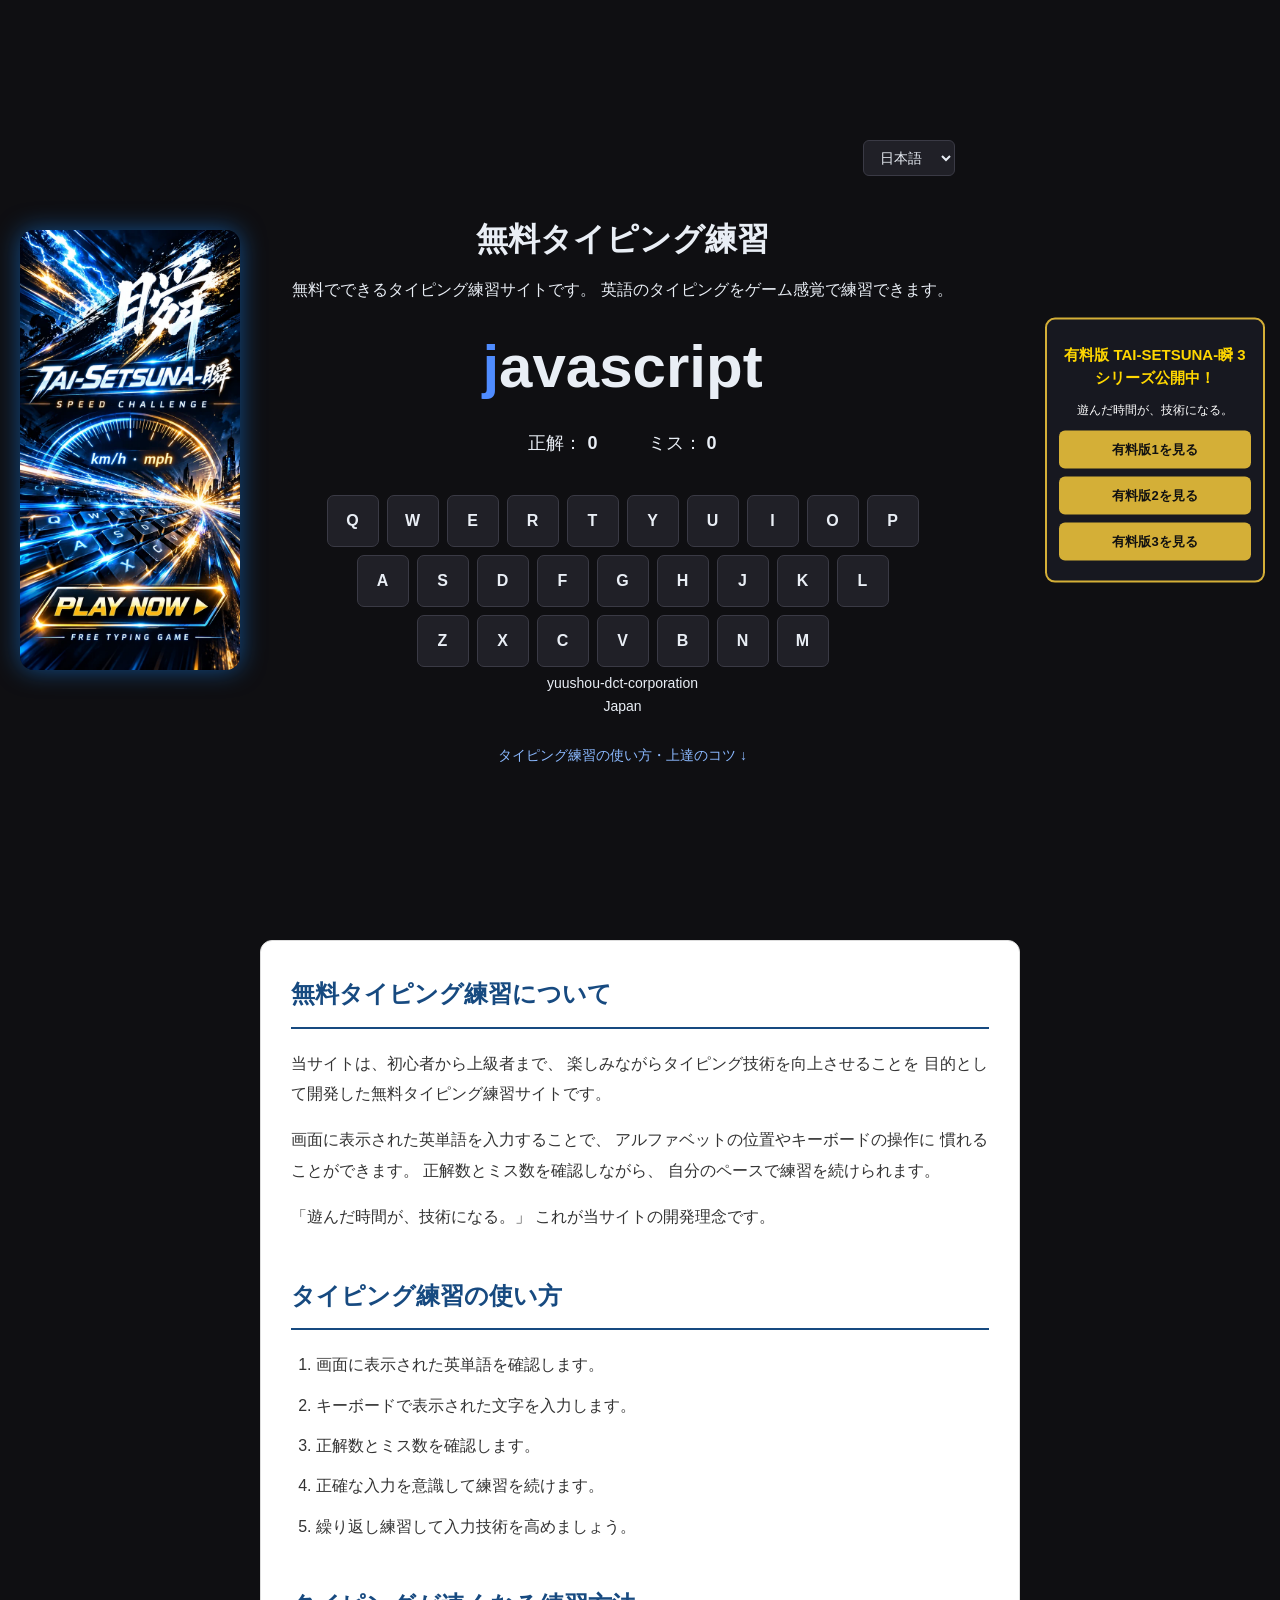
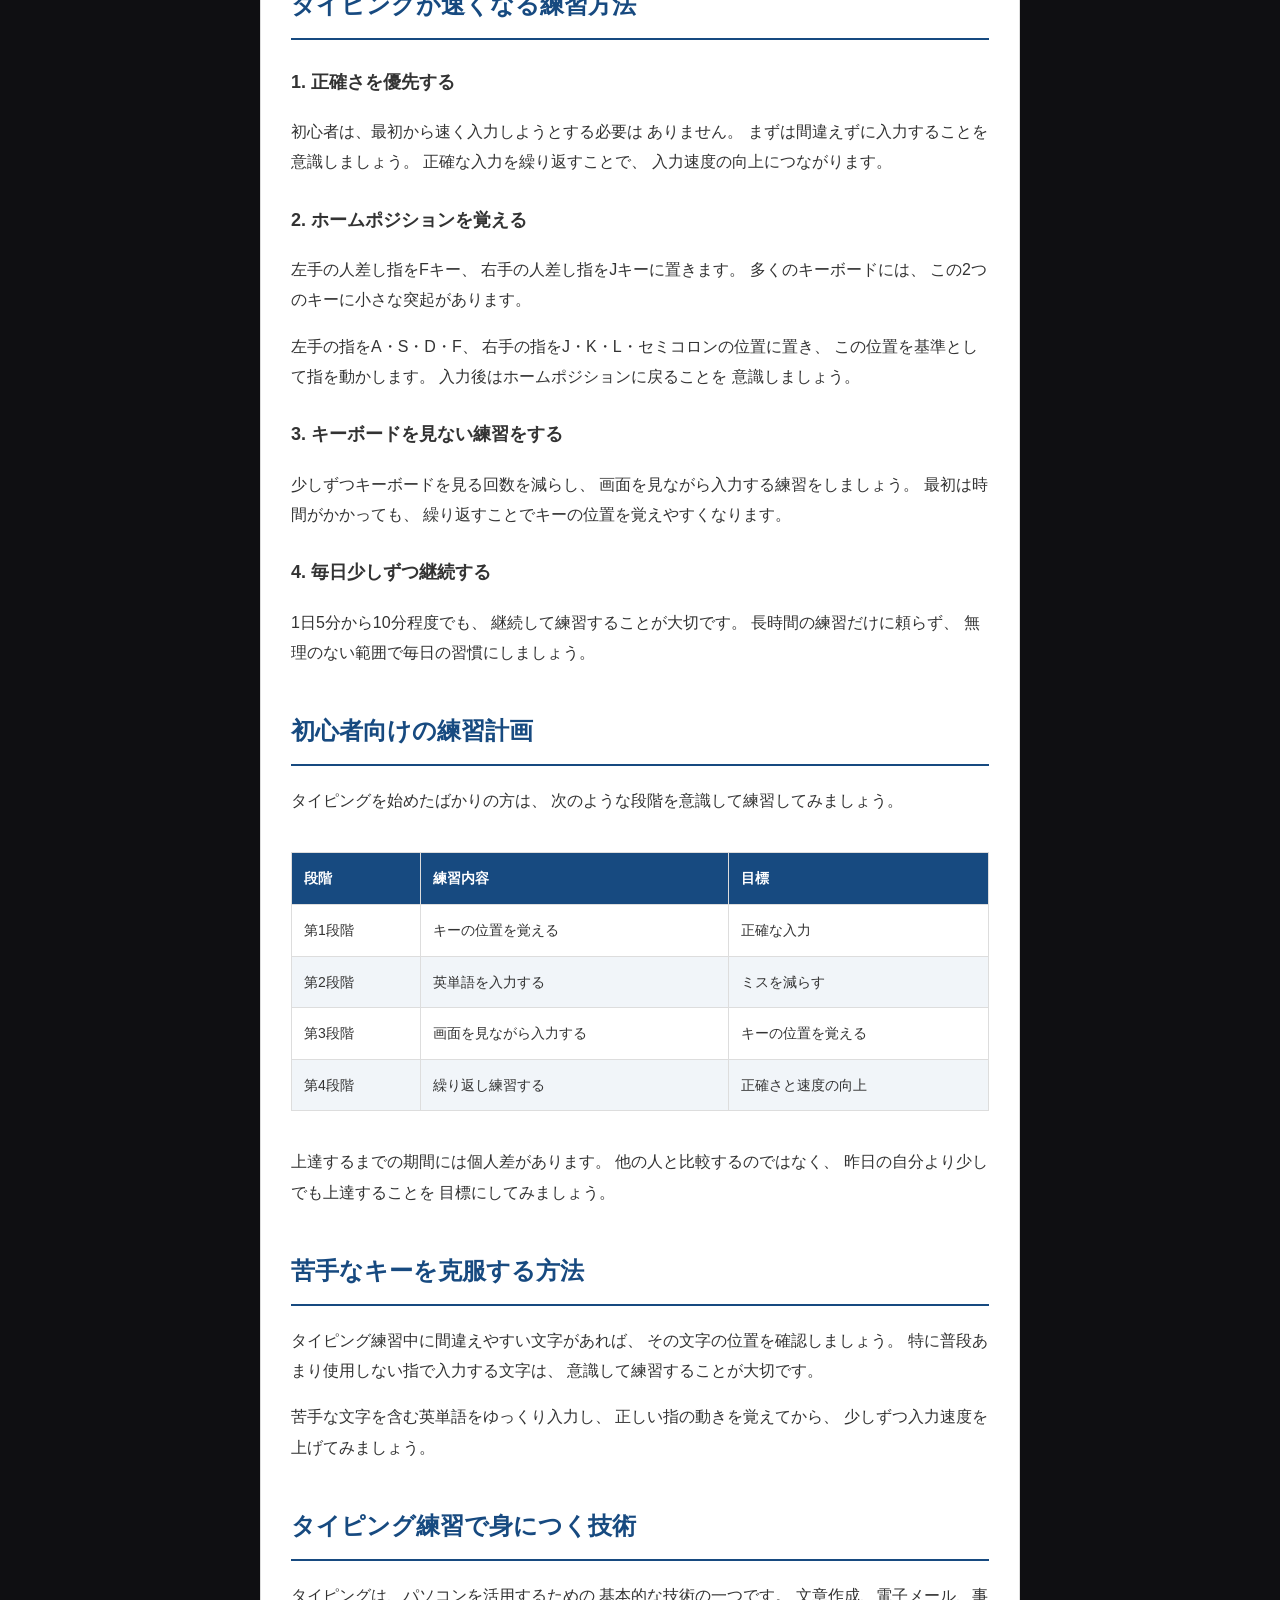
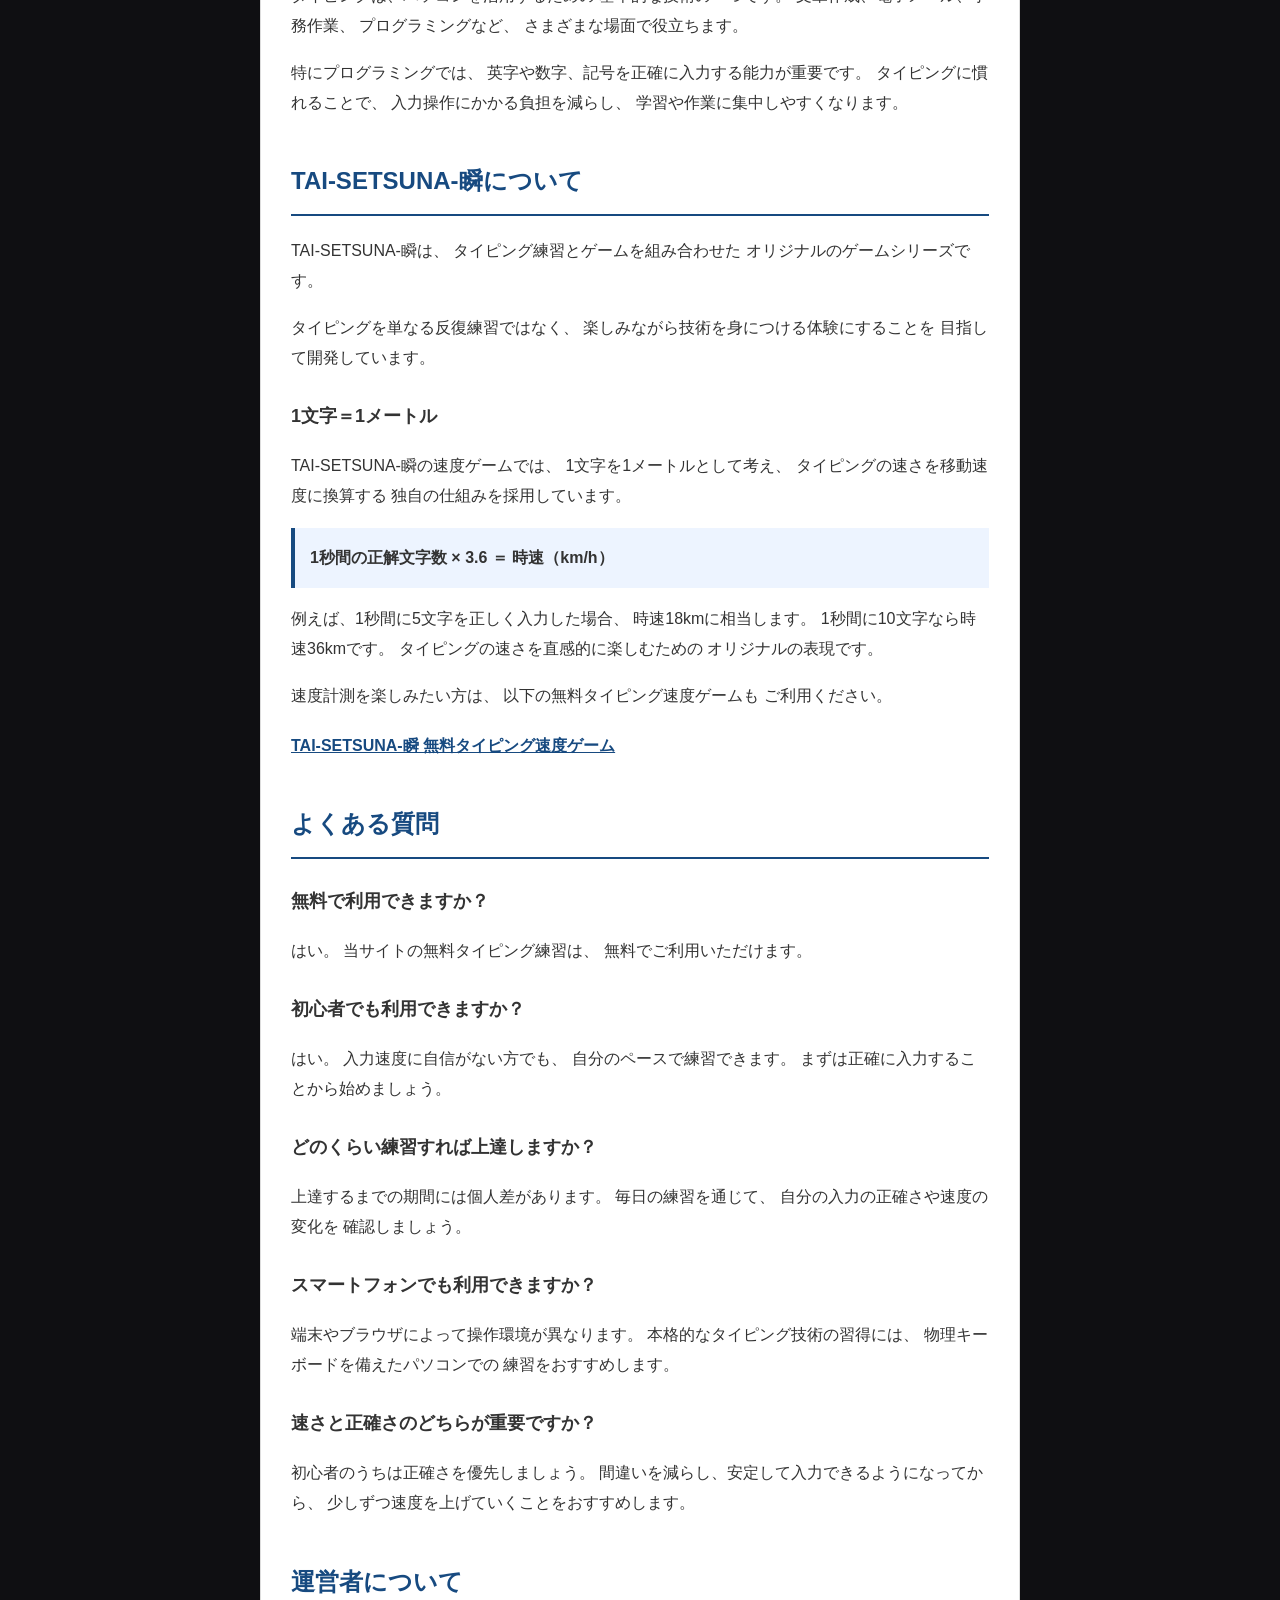
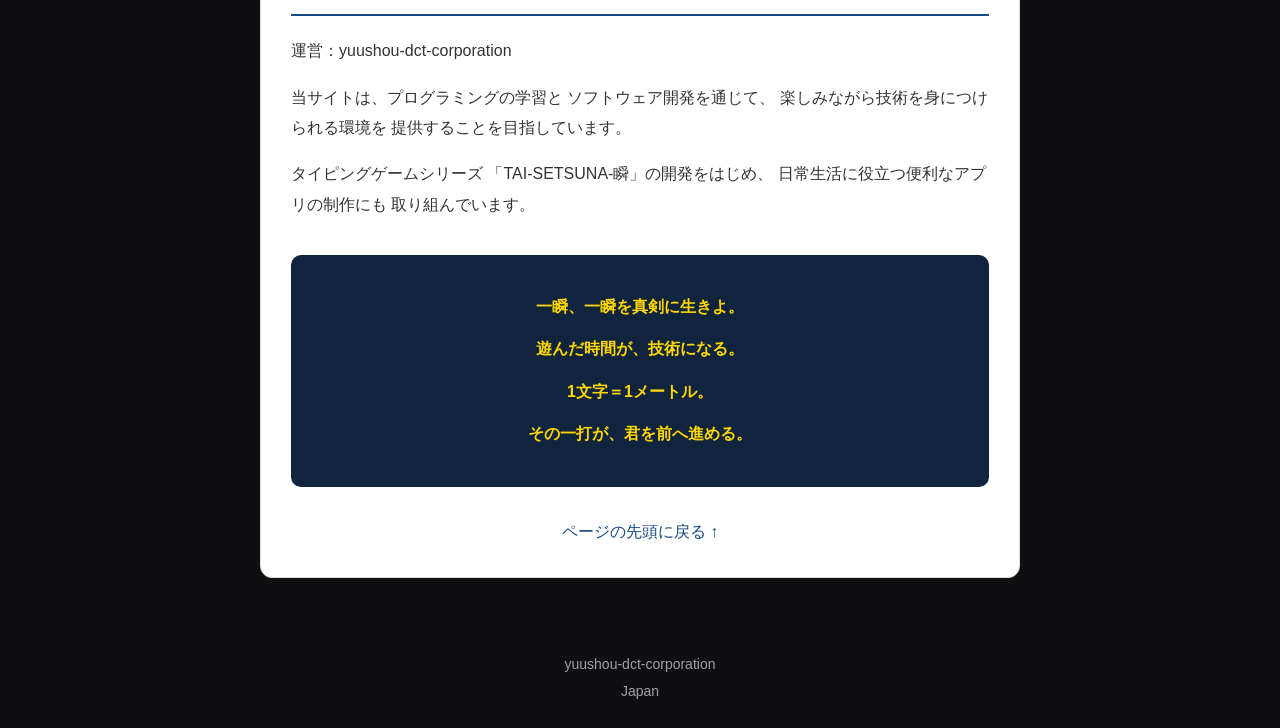
==== commit 2c604680: "Update index.html" ====
--- a/index.html
+++ b/index.html
@@ -15,7 +15,7 @@
   <title>無料タイピング練習</title>
 
   <meta name="description"
-        content="無料でできるタイピング練習サイトです。英語のタイピングをゲーム感覚で練習できます。初心者向けの練習方法やタイピング上達のコツも紹介しています。">
+        content="無料でできるタイピング練習サイトです。英語のタイピングをゲーム感覚で練習できます。初心者向けの練習方法や上達のコツも紹介しています。">
 
   <link rel="alternate" hreflang="en"
         href="https://yuushou-dct.github.io/">
@@ -44,11 +44,34 @@
   <link rel="alternate" hreflang="x-default"
         href="https://yuushou-dct.github.io/">
 
-  <link rel="stylesheet" href="hinomaru.css">
+  <link rel="stylesheet" href="hinomaru.css?v=3">
 
 </head>
 
-<body data-lang="ja">
+
+<body data-lang="ja" id="top">
+
+
+<!-- 最初のタイピング画面 -->
+
+<div class="game-layout">
+
+
+  <!-- 左側の宣伝画像 -->
+
+  <a class="setsuna-link"
+     href="https://yuushou-dct.github.io/tai-setsuna/">
+
+    <img
+      src="/setsuna-banner.webp"
+      alt="TAI-SETSUNA-瞬 無料タイピング速度ゲーム"
+      width="300"
+      height="600">
+
+  </a>
+
+
+  <!-- 中央のタイピング練習 -->
 
   <main class="container">
 
@@ -69,14 +92,20 @@
 
     </div>
 
+
     <h1>無料タイピング練習</h1>
 
+
     <p class="description">
+
       無料でできるタイピング練習サイトです。
       英語のタイピングをゲーム感覚で練習できます。
+
     </p>
 
+
     <div id="word"></div>
+
 
     <div class="info">
 
@@ -91,6 +120,7 @@
       </span>
 
     </div>
+
 
     <div class="keyboard">
 
@@ -109,6 +139,7 @@
 
       </div>
 
+
       <div class="row">
 
         <div class="key" data-key="a">A</div>
@@ -123,6 +154,7 @@
 
       </div>
 
+
       <div class="row">
 
         <div class="key" data-key="z">Z</div>
@@ -137,410 +169,457 @@
 
     </div>
 
+
     <footer>
+
       yuushou-dct-corporation
+
       <br>
+
       Japan
+
     </footer>
 
+
     <a class="guide-link" href="#typing-guide">
+
       タイピング練習の使い方・上達のコツ ↓
+
     </a>
 
   </main>
 
 
-  <!-- TAI-SETSUNA-瞬 宣伝画像 -->
-
-  <a class="setsuna-link"
-     href="https://yuushou-dct.github.io/tai-setsuna/">
-
-    <img
-      src="/setsuna-banner.webp"
-      alt="TAI-SETSUNA-瞬 無料タイピング速度ゲーム"
-      width="300"
-      height="600">
-
-  </a>
-
-
-  <!-- Payhip 有料版紹介 -->
+  <!-- 右側のPayhip有料版紹介 -->
 
   <aside class="payhip-panel">
 
     <h2 id="paidTitle">
+
       有料版 TAI-SETSUNA-瞬
       3シリーズ公開中！
+
     </h2>
 
+
     <p id="paidMessage">
+
       遊んだ時間が、技術になる。
+
     </p>
+
 
     <a href="https://payhip.com/b/ezDcf"
        target="_blank"
        rel="noopener noreferrer"
        class="payhip-btn"
        id="paid1">
+
       有料版1を見る
+
     </a>
+
 
     <a href="https://payhip.com/b/QFHme"
        target="_blank"
        rel="noopener noreferrer"
        class="payhip-btn"
        id="paid2">
+
       有料版2を見る
+
     </a>
+
 
     <a href="https://payhip.com/b/JPG1M"
        target="_blank"
        rel="noopener noreferrer"
        class="payhip-btn"
        id="paid3">
+
       有料版3を見る
+
     </a>
 
   </aside>
 
 
-  <!-- タイピング解説コンテンツ -->
-
-  <article class="typing-guide" id="typing-guide">
-
-    <h2>無料タイピング練習について</h2>
-
-    <p>
-      当サイトは、初心者から上級者まで、
-      楽しみながらタイピング技術を向上させることを
-      目的として開発した無料タイピング練習サイトです。
-    </p>
-
-    <p>
-      画面に表示された英単語を入力することで、
-      アルファベットの位置やキーボードの操作に
-      慣れることができます。
-      正解数とミス数を確認しながら、
-      自分のペースで練習を続けられます。
-    </p>
-
-    <p>
-      「遊んだ時間が、技術になる。」
-      これが当サイトの開発理念です。
-    </p>
-
-
-    <h2>タイピング練習の使い方</h2>
-
-    <ol>
-
-      <li>
-        画面に表示された英単語を確認します。
-      </li>
-
-      <li>
-        キーボードで表示された文字を入力します。
-      </li>
-
-      <li>
-        正解数とミス数を確認します。
-      </li>
-
-      <li>
-        正確な入力を意識して練習を続けます。
-      </li>
-
-      <li>
-        繰り返し練習して入力技術を高めましょう。
-      </li>
-
-    </ol>
-
-
-    <h2>タイピングが速くなる練習方法</h2>
-
-    <h3>1. 正確さを優先する</h3>
-
-    <p>
-      初心者は、最初から速く入力しようとする必要は
-      ありません。
-      まずは間違えずに入力することを意識しましょう。
-      正確な入力を繰り返すことで、
-      自然と入力速度の向上につながります。
-    </p>
-
-
-    <h3>2. ホームポジションを覚える</h3>
-
-    <p>
-      左手の人差し指をFキー、
-      右手の人差し指をJキーに置きます。
-      多くのキーボードには、
-      この2つのキーに小さな突起があります。
-    </p>
-
-    <p>
-      左手の指をA・S・D・F、
-      右手の指をJ・K・L・セミコロンの位置に置き、
-      この位置を基準として指を動かします。
-      入力後はホームポジションに戻ることを意識しましょう。
-    </p>
-
-
-    <h3>3. キーボードを見ない練習をする</h3>
-
-    <p>
-      少しずつキーボードを見る回数を減らし、
-      画面を見ながら入力する練習をしましょう。
-      最初は時間がかかっても、繰り返すことで
-      キーの位置を覚えやすくなります。
-    </p>
-
-
-    <h3>4. 毎日少しずつ継続する</h3>
-
-    <p>
-      1日5分から10分程度でも、
-      継続して練習することが大切です。
-      長時間の練習だけに頼らず、
-      無理のない範囲で毎日の習慣にしましょう。
-    </p>
-
-
-    <h2>初心者向けの練習計画</h2>
-
-    <p>
-      タイピングを始めたばかりの方は、
-      次のような段階を意識して練習してみましょう。
-    </p>
-
-    <div class="table-scroll">
-
-      <table class="practice-table">
-
-        <thead>
-          <tr>
-            <th>段階</th>
-            <th>練習内容</th>
-            <th>目標</th>
-          </tr>
-        </thead>
-
-        <tbody>
-
-          <tr>
-            <td>第1段階</td>
-            <td>キーの位置を覚える</td>
-            <td>正確な入力</td>
-          </tr>
-
-          <tr>
-            <td>第2段階</td>
-            <td>英単語を入力する</td>
-            <td>ミスを減らす</td>
-          </tr>
-
-          <tr>
-            <td>第3段階</td>
-            <td>画面を見ながら入力する</td>
-            <td>キーの位置を覚える</td>
-          </tr>
-
-          <tr>
-            <td>第4段階</td>
-            <td>繰り返し練習する</td>
-            <td>正確さと速度の向上</td>
-          </tr>
-
-        </tbody>
-
-      </table>
-
-    </div>
-
-    <p>
-      上達するまでの期間には個人差があります。
-      他の人と比較するのではなく、
-      昨日の自分より少しでも上達することを
-      目標にしてみましょう。
-    </p>
-
-
-    <h2>タイピング練習で身につく技術</h2>
-
-    <p>
-      タイピングは、パソコンを活用するための
-      基本的な技術の一つです。
-      文章作成、電子メール、事務作業、
-      プログラミングなど、
-      さまざまな場面で役立ちます。
-    </p>
-
-    <p>
-      特にプログラミングでは、
-      英字や数字、記号を正確に入力する能力が重要です。
-      タイピングに慣れることで、
-      入力操作にかかる負担を減らし、
-      学習や作業に集中しやすくなります。
-    </p>
-
-
-    <h2>TAI-SETSUNA-瞬について</h2>
-
-    <p>
-      TAI-SETSUNA-瞬は、
-      タイピング練習とゲームを組み合わせた
-      オリジナルのゲームシリーズです。
-    </p>
-
-    <p>
-      タイピングを単なる反復練習ではなく、
-      楽しみながら技術を身につける体験にすることを
-      目指して開発しています。
-    </p>
-
-
-    <h3>1文字＝1メートル</h3>
-
-    <p>
-      TAI-SETSUNA-瞬の速度ゲームでは、
-      1文字を1メートルとして考え、
-      タイピングの速さを移動速度に換算する
-      独自の仕組みを採用しています。
-    </p>
-
-    <p class="formula">
-      1秒間の正解文字数 × 3.6 ＝ 時速（km/h）
-    </p>
-
-    <p>
-      例えば、1秒間に5文字を正しく入力した場合、
-      時速18kmに相当します。
-      1秒間に10文字なら時速36kmです。
-      タイピングの速さを直感的に楽しむための
-      オリジナルの表現です。
-    </p>
-
-    <p>
-      速度計測を楽しみたい方は、
-      以下の無料タイピング速度ゲームも
-      ご利用ください。
-    </p>
-
-    <a class="game-text-link"
-       href="https://yuushou-dct.github.io/tai-setsuna/">
-      TAI-SETSUNA-瞬 無料タイピング速度ゲーム
-    </a>
-
-
-    <h2>よくある質問</h2>
-
-    <h3>無料で利用できますか？</h3>
-
-    <p>
-      はい。当サイトの無料タイピング練習は、
-      無料でご利用いただけます。
-    </p>
-
-
-    <h3>初心者でも利用できますか？</h3>
-
-    <p>
-      はい。入力速度に自信がない方でも、
-      自分のペースで練習できます。
-      まずは正確に入力することから始めましょう。
-    </p>
-
-
-    <h3>どのくらい練習すれば上達しますか？</h3>
-
-    <p>
-      上達するまでの期間には個人差があります。
-      毎日の練習を通じて、
-      自分の入力の正確さや速度の変化を
-      確認しましょう。
-    </p>
-
-
-    <h3>スマートフォンでも利用できますか？</h3>
-
-    <p>
-      端末やブラウザによって操作環境が異なります。
-      本格的なタイピング技術の習得には、
-      物理キーボードを備えたパソコンでの
-      練習をおすすめします。
-    </p>
-
-
-    <h3>速さと正確さのどちらが重要ですか？</h3>
-
-    <p>
-      初心者のうちは正確さを優先しましょう。
-      間違いを減らし、安定して入力できるようになってから、
-      少しずつ速度を上げていくことをおすすめします。
-    </p>
-
-
-    <h2>運営者について</h2>
-
-    <p>
-      運営：yuushou-dct-corporation
-    </p>
-
-    <p>
-      当サイトは、プログラミングの学習と
-      ソフトウェア開発を通じて、
-      楽しみながら技術を身につけられる環境を
-      提供することを目指しています。
-    </p>
-
-    <p>
-      タイピングゲームシリーズ
-      「TAI-SETSUNA-瞬」の開発をはじめ、
-      日常生活に役立つ便利なアプリの制作にも
-      取り組んでいます。
-    </p>
-
-
-    <div class="typing-message">
-
-      <p>一瞬、一瞬を真剣に生きよ。</p>
-
-      <p>遊んだ時間が、技術になる。</p>
-
-      <p>1文字＝1メートル。</p>
-
-      <p>その一打が、君を前へ進める。</p>
-
-    </div>
-
-    <a class="back-top" href="#">
-      ページの先頭に戻る ↑
-    </a>
-
-  </article>
-
-
-  <!-- サイト下部 -->
-
-  <footer class="site-footer">
-
-    <p>yuushou-dct-corporation</p>
-
-    <p>Japan</p>
-
-  </footer>
-
-
-  <!-- JavaScript -->
-
-  <script src="hinomaru.js"></script>
-
-  <script
-    type="module"
-    src="https://static.cloudflareinsights.com/beacon.min.js"
-    data-cf-beacon='{"token": "c0261c3001bf42dbbbfe229eb3c4c244"}'>
-  </script>
+</div>
+
+
+<!-- ここから下部の解説文章 -->
+
+<article class="typing-guide" id="typing-guide">
+
+
+  <h2>無料タイピング練習について</h2>
+
+  <p>
+    当サイトは、初心者から上級者まで、
+    楽しみながらタイピング技術を向上させることを
+    目的として開発した無料タイピング練習サイトです。
+  </p>
+
+  <p>
+    画面に表示された英単語を入力することで、
+    アルファベットの位置やキーボードの操作に
+    慣れることができます。
+    正解数とミス数を確認しながら、
+    自分のペースで練習を続けられます。
+  </p>
+
+  <p>
+    「遊んだ時間が、技術になる。」
+    これが当サイトの開発理念です。
+  </p>
+
+
+  <h2>タイピング練習の使い方</h2>
+
+  <ol>
+
+    <li>
+      画面に表示された英単語を確認します。
+    </li>
+
+    <li>
+      キーボードで表示された文字を入力します。
+    </li>
+
+    <li>
+      正解数とミス数を確認します。
+    </li>
+
+    <li>
+      正確な入力を意識して練習を続けます。
+    </li>
+
+    <li>
+      繰り返し練習して入力技術を高めましょう。
+    </li>
+
+  </ol>
+
+
+  <h2>タイピングが速くなる練習方法</h2>
+
+
+  <h3>1. 正確さを優先する</h3>
+
+  <p>
+    初心者は、最初から速く入力しようとする必要は
+    ありません。
+    まずは間違えずに入力することを意識しましょう。
+    正確な入力を繰り返すことで、
+    入力速度の向上につながります。
+  </p>
+
+
+  <h3>2. ホームポジションを覚える</h3>
+
+  <p>
+    左手の人差し指をFキー、
+    右手の人差し指をJキーに置きます。
+    多くのキーボードには、
+    この2つのキーに小さな突起があります。
+  </p>
+
+  <p>
+    左手の指をA・S・D・F、
+    右手の指をJ・K・L・セミコロンの位置に置き、
+    この位置を基準として指を動かします。
+    入力後はホームポジションに戻ることを
+    意識しましょう。
+  </p>
+
+
+  <h3>3. キーボードを見ない練習をする</h3>
+
+  <p>
+    少しずつキーボードを見る回数を減らし、
+    画面を見ながら入力する練習をしましょう。
+    最初は時間がかかっても、
+    繰り返すことでキーの位置を覚えやすくなります。
+  </p>
+
+
+  <h3>4. 毎日少しずつ継続する</h3>
+
+  <p>
+    1日5分から10分程度でも、
+    継続して練習することが大切です。
+    長時間の練習だけに頼らず、
+    無理のない範囲で毎日の習慣にしましょう。
+  </p>
+
+
+  <h2>初心者向けの練習計画</h2>
+
+  <p>
+    タイピングを始めたばかりの方は、
+    次のような段階を意識して練習してみましょう。
+  </p>
+
+
+  <div class="table-scroll">
+
+    <table class="practice-table">
+
+      <thead>
+
+        <tr>
+          <th>段階</th>
+          <th>練習内容</th>
+          <th>目標</th>
+        </tr>
+
+      </thead>
+
+
+      <tbody>
+
+        <tr>
+          <td>第1段階</td>
+          <td>キーの位置を覚える</td>
+          <td>正確な入力</td>
+        </tr>
+
+        <tr>
+          <td>第2段階</td>
+          <td>英単語を入力する</td>
+          <td>ミスを減らす</td>
+        </tr>
+
+        <tr>
+          <td>第3段階</td>
+          <td>画面を見ながら入力する</td>
+          <td>キーの位置を覚える</td>
+        </tr>
+
+        <tr>
+          <td>第4段階</td>
+          <td>繰り返し練習する</td>
+          <td>正確さと速度の向上</td>
+        </tr>
+
+      </tbody>
+
+    </table>
+
+  </div>
+
+
+  <p>
+    上達するまでの期間には個人差があります。
+    他の人と比較するのではなく、
+    昨日の自分より少しでも上達することを
+    目標にしてみましょう。
+  </p>
+
+
+  <h2>苦手なキーを克服する方法</h2>
+
+  <p>
+    タイピング練習中に間違えやすい文字があれば、
+    その文字の位置を確認しましょう。
+    特に普段あまり使用しない指で入力する文字は、
+    意識して練習することが大切です。
+  </p>
+
+  <p>
+    苦手な文字を含む英単語をゆっくり入力し、
+    正しい指の動きを覚えてから、
+    少しずつ入力速度を上げてみましょう。
+  </p>
+
+
+  <h2>タイピング練習で身につく技術</h2>
+
+  <p>
+    タイピングは、パソコンを活用するための
+    基本的な技術の一つです。
+    文章作成、電子メール、事務作業、
+    プログラミングなど、
+    さまざまな場面で役立ちます。
+  </p>
+
+  <p>
+    特にプログラミングでは、
+    英字や数字、記号を正確に入力する能力が重要です。
+    タイピングに慣れることで、
+    入力操作にかかる負担を減らし、
+    学習や作業に集中しやすくなります。
+  </p>
+
+
+  <h2>TAI-SETSUNA-瞬について</h2>
+
+  <p>
+    TAI-SETSUNA-瞬は、
+    タイピング練習とゲームを組み合わせた
+    オリジナルのゲームシリーズです。
+  </p>
+
+  <p>
+    タイピングを単なる反復練習ではなく、
+    楽しみながら技術を身につける体験にすることを
+    目指して開発しています。
+  </p>
+
+
+  <h3>1文字＝1メートル</h3>
+
+  <p>
+    TAI-SETSUNA-瞬の速度ゲームでは、
+    1文字を1メートルとして考え、
+    タイピングの速さを移動速度に換算する
+    独自の仕組みを採用しています。
+  </p>
+
+  <p class="formula">
+
+    1秒間の正解文字数 × 3.6 ＝ 時速（km/h）
+
+  </p>
+
+  <p>
+    例えば、1秒間に5文字を正しく入力した場合、
+    時速18kmに相当します。
+    1秒間に10文字なら時速36kmです。
+    タイピングの速さを直感的に楽しむための
+    オリジナルの表現です。
+  </p>
+
+  <p>
+    速度計測を楽しみたい方は、
+    以下の無料タイピング速度ゲームも
+    ご利用ください。
+  </p>
+
+
+  <a class="game-text-link"
+     href="https://yuushou-dct.github.io/tai-setsuna/">
+
+    TAI-SETSUNA-瞬 無料タイピング速度ゲーム
+
+  </a>
+
+
+  <h2>よくある質問</h2>
+
+
+  <h3>無料で利用できますか？</h3>
+
+  <p>
+    はい。
+    当サイトの無料タイピング練習は、
+    無料でご利用いただけます。
+  </p>
+
+
+  <h3>初心者でも利用できますか？</h3>
+
+  <p>
+    はい。
+    入力速度に自信がない方でも、
+    自分のペースで練習できます。
+    まずは正確に入力することから始めましょう。
+  </p>
+
+
+  <h3>どのくらい練習すれば上達しますか？</h3>
+
+  <p>
+    上達するまでの期間には個人差があります。
+    毎日の練習を通じて、
+    自分の入力の正確さや速度の変化を
+    確認しましょう。
+  </p>
+
+
+  <h3>スマートフォンでも利用できますか？</h3>
+
+  <p>
+    端末やブラウザによって操作環境が異なります。
+    本格的なタイピング技術の習得には、
+    物理キーボードを備えたパソコンでの
+    練習をおすすめします。
+  </p>
+
+
+  <h3>速さと正確さのどちらが重要ですか？</h3>
+
+  <p>
+    初心者のうちは正確さを優先しましょう。
+    間違いを減らし、安定して入力できるようになってから、
+    少しずつ速度を上げていくことをおすすめします。
+  </p>
+
+
+  <h2>運営者について</h2>
+
+  <p>
+    運営：yuushou-dct-corporation
+  </p>
+
+  <p>
+    当サイトは、プログラミングの学習と
+    ソフトウェア開発を通じて、
+    楽しみながら技術を身につけられる環境を
+    提供することを目指しています。
+  </p>
+
+  <p>
+    タイピングゲームシリーズ
+    「TAI-SETSUNA-瞬」の開発をはじめ、
+    日常生活に役立つ便利なアプリの制作にも
+    取り組んでいます。
+  </p>
+
+
+  <div class="typing-message">
+
+    <p>一瞬、一瞬を真剣に生きよ。</p>
+
+    <p>遊んだ時間が、技術になる。</p>
+
+    <p>1文字＝1メートル。</p>
+
+    <p>その一打が、君を前へ進める。</p>
+
+  </div>
+
+
+  <a class="back-top" href="#top">
+
+    ページの先頭に戻る ↑
+
+  </a>
+
+
+</article>
+
+
+<footer class="site-footer">
+
+  <p>yuushou-dct-corporation</p>
+
+  <p>Japan</p>
+
+</footer>
+
+
+<!-- JavaScript -->
+
+<script src="hinomaru.js"></script>
+
+
+<script
+  type="module"
+  src="https://static.cloudflareinsights.com/beacon.min.js"
+  data-cf-beacon='{"token":"c0261c3001bf42dbbbfe229eb3c4c244"}'>
+</script>
+
 
 </body>
 
--- a/hinomaru.css
+++ b/hinomaru.css
@@ -1,184 +1,242 @@
-*{
-  box-sizing:border-box;
-}
-
-
-body{
-  margin:0;
-  min-height:100vh;
-
-  display:flex;
-  justify-content:center;
-  align-items:center;
-
-  background:#0f0f12;
-  color:#e9eef5;
-
-  font-family:Arial,sans-serif;
-}
-
-
-.container{
-  width:700px;
-  text-align:center;
-}
-
-
-.language-box{
-  text-align:right;
-
-  margin-top:15px;
-  margin-bottom:20px;
-}
-
-
-#language{
-  padding:8px 12px;
-
-  background:#202027;
-  color:#e9eef5;
-
-  border:1px solid #3a3a45;
-  border-radius:6px;
-
-  font-size:14px;
-}
-
-
-h1{
-  margin-bottom:40px;
-}
-
-
-.description{
-  margin-top:-25px;
-  margin-bottom:30px;
-
-  font-size:16px;
-  line-height:1.6;
-}
-
-
-#word{
-  font-size:60px;
-  font-weight:bold;
-
-  letter-spacing:0px;
-
-  margin-bottom:30px;
-}
-
-
-#word .typed{
-  color:#28a745;
-}
-
-
-#word .current{
-  color:#4f8cff;
-  text-decoration:underline;
-}
-
-
-#word .remaining{
-  color:#e9eef5;
-}
-
-
-.info{
-  display:flex;
-
-  justify-content:center;
-
-  gap:50px;
-
-  margin-bottom:40px;
-
-  font-size:18px;
-}
-
-
-.keyboard{
-  display:flex;
-
-  flex-direction:column;
-
-  gap:8px;
-
-  align-items:center;
-}
-
-
-.row{
-  display:flex;
-
-  gap:8px;
-}
-
-
-.key{
-  width:52px;
-  height:52px;
-
-  display:flex;
-
-  justify-content:center;
-  align-items:center;
-
-  background:#202027;
-
-  border:1px solid #3a3a45;
-
-  border-radius:7px;
-
-  font-weight:bold;
-
-  transition:0.08s;
-}
-
-
-.key.active{
-  background:#4f8cff;
-
-  transform:translateY(3px);
-}
-
-
-.key.miss{
-  background:#ff5d6c;
-}
-
-
-footer{
-  margin-top:5px;
-
-  text-align:center;
-
-  font-size:14px;
-
-  line-height:1.6;
-}
+
+/* ==============================
+   基本設定
+============================== */
+
+* {
+  box-sizing: border-box;
+}
+
+html {
+  scroll-behavior: smooth;
+}
+
+body {
+  margin: 0;
+  min-height: 100vh;
+
+  display: flex;
+  flex-direction: column;
+  justify-content: flex-start;
+  align-items: center;
+
+  background: #0f0f12;
+  color: #e9eef5;
+
+  font-family: Arial, sans-serif;
+}
+
+
+/* ==============================
+   タイピング練習画面
+============================== */
+
+.container {
+  width: 700px;
+  max-width: 95%;
+  min-height: 100vh;
+
+  display: flex;
+  flex-direction: column;
+  justify-content: center;
+
+  text-align: center;
+  padding: 20px 0;
+}
+
+
+/* 言語選択 */
+
+.language-box {
+  text-align: right;
+
+  margin-top: 15px;
+  margin-bottom: 20px;
+}
+
+#language {
+  padding: 8px 12px;
+
+  background: #202027;
+  color: #e9eef5;
+
+  border: 1px solid #3a3a45;
+  border-radius: 6px;
+
+  font-size: 14px;
+}
+
+
+/* タイトル */
+
+h1 {
+  margin-bottom: 40px;
+}
+
+.description {
+  margin-top: -25px;
+  margin-bottom: 30px;
+
+  font-size: 16px;
+  line-height: 1.6;
+}
+
+
+/* 出題文字 */
+
+#word {
+  font-size: 60px;
+  font-weight: bold;
+
+  letter-spacing: 0;
+
+  margin-bottom: 30px;
+
+  overflow-wrap: anywhere;
+}
+
+#word .typed {
+  color: #28a745;
+}
+
+#word .current {
+  color: #4f8cff;
+  text-decoration: underline;
+}
+
+#word .remaining {
+  color: #e9eef5;
+}
+
+
+/* 正解・ミス */
+
+.info {
+  display: flex;
+  justify-content: center;
+
+  gap: 50px;
+
+  margin-bottom: 40px;
+
+  font-size: 18px;
+}
+
+
+/* キーボード */
+
+.keyboard {
+  display: flex;
+  flex-direction: column;
+  align-items: center;
+
+  gap: 8px;
+
+  width: 100%;
+}
+
+.row {
+  display: flex;
+  justify-content: center;
+
+  gap: 8px;
+}
+
+.key {
+  width: 52px;
+  height: 52px;
+
+  display: flex;
+  justify-content: center;
+  align-items: center;
+
+  background: #202027;
+
+  border: 1px solid #3a3a45;
+  border-radius: 7px;
+
+  font-weight: bold;
+
+  transition: 0.08s;
+}
+
+.key.active {
+  background: #4f8cff;
+
+  transform: translateY(3px);
+}
+
+.key.miss {
+  background: #ff5d6c;
+}
+
+
+/* フッター */
+
+footer {
+  margin-top: 5px;
+
+  text-align: center;
+
+  font-size: 14px;
+  line-height: 1.6;
+}
+
+
+/* 解説へのリンク */
+
+.guide-link {
+  display: block;
+
+  margin: 30px auto 10px;
+
+  color: #8bb9ff;
+
+  font-size: 14px;
+
+  text-decoration: none;
+}
+
+.guide-link:hover {
+  text-decoration: underline;
+}
+
+
+/* ==============================
+   TAI-SETSUNA-瞬 宣伝画像
+============================== */
+
 .setsuna-link {
   position: fixed;
+
   top: 50%;
-  left: 12px;
+  left: 20px;
+
   transform: translateY(-50%);
 
   display: block;
+
   width: 220px;
+
   padding: 0;
+
   border: none;
   border-radius: 14px;
+
   overflow: hidden;
+
   background: none;
 
   box-shadow: 0 0 24px #168aff80;
+
   z-index: 30;
+
   cursor: pointer;
 }
 
 .setsuna-link img {
   display: block;
+
   width: 100%;
   height: auto;
 }
@@ -192,194 +250,401 @@
   outline-offset: 4px;
 }
 
-/* 画面が狭い場合はゲームの下に配置 */
-@media (max-width: 1350px), (max-height: 680px) {
-
-  body {
-    flex-direction: column;
-    gap: 24px;
-  }
-
-  .setsuna-link {
-    position: static;
-    transform: none;
-    width: min(220px, 85vw);
-    margin: 20px auto;
-  }
-
-}
-/* TAI-SETSUNA-瞬 バナー配置 */
-
-.setsuna-link {
-  position: fixed;
-  left: 20px;
-  top: 50%;
-  transform: translateY(-50%);
-  width: 220px;
-  z-index: 1000;
-  display: block;
-}
-
-.setsuna-link img {
-  display: block;
-  width: 100%;
-  height: auto;
-}
-
-/* スマートフォン用 */
-@media (max-width: 768px) {
-  .setsuna-link {
-    position: static;
-    transform: none;
-    width: 160px;
-    margin: 20px auto;
-  }
-}
-
-
-/* Payhipを右側の小さな縦長パネルにする */
+
+/* ==============================
+   Payhip 有料版紹介
+============================== */
+
 .payhip-panel {
   position: fixed;
-  top: 190px;
+
+  top: 50%;
   right: 15px;
+
+  transform: translateY(-50%);
+
   width: 220px;
   padding: 12px;
-  box-sizing: border-box;
+
   background: #171820;
+
   border: 2px solid #d4af37;
   border-radius: 10px;
+
   text-align: center;
+
   z-index: 10;
 }
 
 .payhip-panel h2 {
   font-size: 15px;
   line-height: 1.5;
+
   color: #ffd700;
 }
 
 .payhip-panel p {
   font-size: 12px;
-  color: white;
+
+  color: #ffffff;
 }
 
 .payhip-panel a.payhip-btn {
   display: block;
+
   width: 100%;
-  box-sizing: border-box;
+
   margin: 8px 0;
   padding: 10px 5px;
+
   background: #d4af37;
-  color: #111;
+  color: #111111;
+
   font-size: 13px;
   font-weight: bold;
+
   text-decoration: none;
+
   border-radius: 6px;
-}
-
-/* ===== スマホ専用 Payhipリンク調整 ===== */
-@media screen and (max-width: 600px) {
-
-  /* Payhipの枠 */
+
+  overflow-wrap: anywhere;
+}
+
+.payhip-panel a.payhip-btn:hover {
+  background: #f1cc55;
+}
+
+
+/* ==============================
+   タイピング解説コンテンツ
+============================== */
+
+.typing-guide {
+  width: calc(100% - 520px);
+  max-width: 1000px;
+
+  margin: 40px auto;
+  padding: 30px;
+
+  background: #ffffff;
+  color: #333333;
+
+  border: 1px solid #dddddd;
+  border-radius: 12px;
+
+  text-align: left;
+
+  line-height: 1.9;
+
+  overflow-wrap: anywhere;
+
+  flex-shrink: 0;
+}
+
+.typing-guide h2 {
+  font-size: 24px;
+
+  color: #174a80;
+
+  border-bottom: 2px solid #174a80;
+
+  padding-bottom: 10px;
+
+  margin-top: 40px;
+  margin-bottom: 20px;
+}
+
+.typing-guide h2:first-child {
+  margin-top: 0;
+}
+
+.typing-guide h3 {
+  font-size: 18px;
+
+  color: #333333;
+
+  margin-top: 25px;
+}
+
+.typing-guide p {
+  font-size: 16px;
+
+  margin-bottom: 16px;
+}
+
+.typing-guide ol {
+  padding-left: 25px;
+}
+
+.typing-guide li {
+  margin-bottom: 10px;
+}
+
+
+/* ==============================
+   練習計画の表
+============================== */
+
+.table-scroll {
+  width: 100%;
+
+  overflow-x: auto;
+}
+
+.practice-table {
+  width: 100%;
+
+  border-collapse: collapse;
+
+  margin: 20px 0;
+
+  font-size: 14px;
+}
+
+.practice-table th {
+  padding: 12px;
+
+  background: #174a80;
+  color: #ffffff;
+
+  border: 1px solid #dddddd;
+
+  text-align: left;
+}
+
+.practice-table td {
+  padding: 12px;
+
+  border: 1px solid #dddddd;
+}
+
+.practice-table tbody tr:nth-child(even) {
+  background: #f1f5f9;
+}
+
+
+/* ==============================
+   速度計算式
+============================== */
+
+.formula {
+  background: #edf4ff;
+
+  border-left: 4px solid #174a80;
+
+  padding: 15px;
+
+  font-weight: bold;
+}
+
+
+/* ゲームへのリンク */
+
+.game-text-link {
+  display: block;
+
+  color: #174a80;
+
+  font-weight: bold;
+
+  margin: 20px 0;
+
+  text-decoration: underline;
+}
+
+.game-text-link:hover {
+  color: #4f8cff;
+}
+
+
+/* ==============================
+   ブランドメッセージ
+============================== */
+
+.typing-message {
+  background: #10243d;
+  color: #ffd700;
+
+  padding: 25px;
+
+  margin-top: 35px;
+
+  border-radius: 10px;
+
+  text-align: center;
+
+  font-weight: bold;
+}
+
+.typing-message p {
+  margin: 12px 0;
+}
+
+
+/* ページ先頭へ戻る */
+
+.back-top {
+  display: block;
+
+  margin-top: 30px;
+
+  text-align: center;
+
+  color: #174a80;
+
+  text-decoration: none;
+}
+
+.back-top:hover {
+  text-decoration: underline;
+}
+
+
+/* ==============================
+   サイト下部
+============================== */
+
+.site-footer {
+  width: 100%;
+
+  padding: 20px;
+
+  margin-top: 10px;
+
+  color: #a0a0aa;
+
+  text-align: center;
+}
+
+.site-footer p {
+  margin: 5px 0;
+}
+
+
+/* ==============================
+   画面が狭い場合
+============================== */
+
+@media (max-width: 1240px),
+       (max-height: 680px) {
+
+  .container {
+    min-height: auto;
+
+    padding: 30px 0;
+  }
+
+  .setsuna-link {
+    position: static;
+
+    transform: none;
+
+    width: min(220px, 85vw);
+
+    margin: 20px auto;
+  }
+
   .payhip-panel {
     position: static;
+
+    transform: none;
+
+    width: 90%;
+    max-width: 400px;
+
+    margin: 20px auto;
+  }
+
+  .typing-guide {
+    width: 90%;
+
+    margin: 30px auto;
+  }
+
+}
+
+
+/* ==============================
+   スマートフォン対応
+============================== */
+
+@media (max-width: 768px) {
+
+  .container {
+    width: 95%;
+    min-height: auto;
+
+    padding: 15px 0;
+  }
+
+  h1 {
+    font-size: 26px;
+  }
+
+  .description {
+    font-size: 14px;
+  }
+
+  #word {
+    font-size: clamp(24px, 8vw, 60px);
+  }
+
+  .keyboard {
     width: 100%;
-    max-width: 100%;
-    box-sizing: border-box;
-    margin: 20px auto;
+  }
+
+  .row {
+    gap: 4px;
+  }
+
+  .key {
+    width: min(52px, 8vw);
+    height: min(52px, 10vw);
+
+    font-size: 14px;
+  }
+
+  .info {
+    gap: 20px;
+
+    font-size: 16px;
+  }
+
+  .setsuna-link {
+    width: 160px;
+  }
+
+  .payhip-panel {
+    width: 90%;
+  }
+
+  .typing-guide {
+    width: 95%;
+
     padding: 15px;
   }
 
-  /* Payhipのボタン */
-  .payhip-panel a {
-    display: block;
-    width: 100%;
-    box-sizing: border-box;
-    margin: 10px 0;
-    padding: 12px 8px;
-    text-align: center;
-    white-space: normal;
-    overflow-wrap: anywhere;
-  }
-}
-/* タイピング解説コンテンツ */
-
-.typing-guide {
-    width: 90%;
-    max-width: 1000px;
-    margin: 60px auto 30px;
-    padding: 30px;
-    box-sizing: border-box;
-    background-color: #ffffff;
-    color: #333333;
-    border: 1px solid #dddddd;
-    border-radius: 12px;
-    text-align: left;
-    line-height: 1.9;
-    overflow-wrap: anywhere;
-}
-
-.typing-guide h2 {
-    font-size: 24px;
-    color: #174a80;
-    border-bottom: 2px solid #174a80;
-    padding-bottom: 10px;
-    margin-top: 40px;
-    margin-bottom: 20px;
-}
-
-.typing-guide h3 {
-    font-size: 18px;
-    color: #333333;
-    margin-top: 25px;
-}
-
-.typing-guide p {
-    font-size: 16px;
-    margin-bottom: 16px;
-}
-
-.typing-guide ol {
-    padding-left: 25px;
-}
-
-.typing-guide li {
-    margin-bottom: 10px;
-}
-
-.typing-message {
-    background-color: #10243d;
-    color: #ffd700;
-    padding: 25px;
-    margin-top: 35px;
-    border-radius: 10px;
-    text-align: center;
-    font-weight: bold;
-}
-
-/* スマートフォン対応 */
-
-@media screen and (max-width: 600px) {
-
-    .typing-guide {
-        width: 95%;
-        padding: 15px;
-        margin: 30px auto;
-    }
-
-    .typing-guide h2 {
-        font-size: 20px;
-    }
-
-    .typing-guide h3 {
-        font-size: 17px;
-    }
-
-    .typing-guide p {
-        font-size: 15px;
-    }
-
-    .typing-message {
-        padding: 15px;
-    }
-}
+  .typing-guide h2 {
+    font-size: 20px;
+  }
+
+  .typing-guide h3 {
+    font-size: 17px;
+  }
+
+  .typing-guide p {
+    font-size: 15px;
+  }
+
+  .typing-message {
+    padding: 15px;
+  }
+
+  .practice-table th,
+  .practice-table td {
+    padding: 8px;
+
+    font-size: 12px;
+  }
+
+}
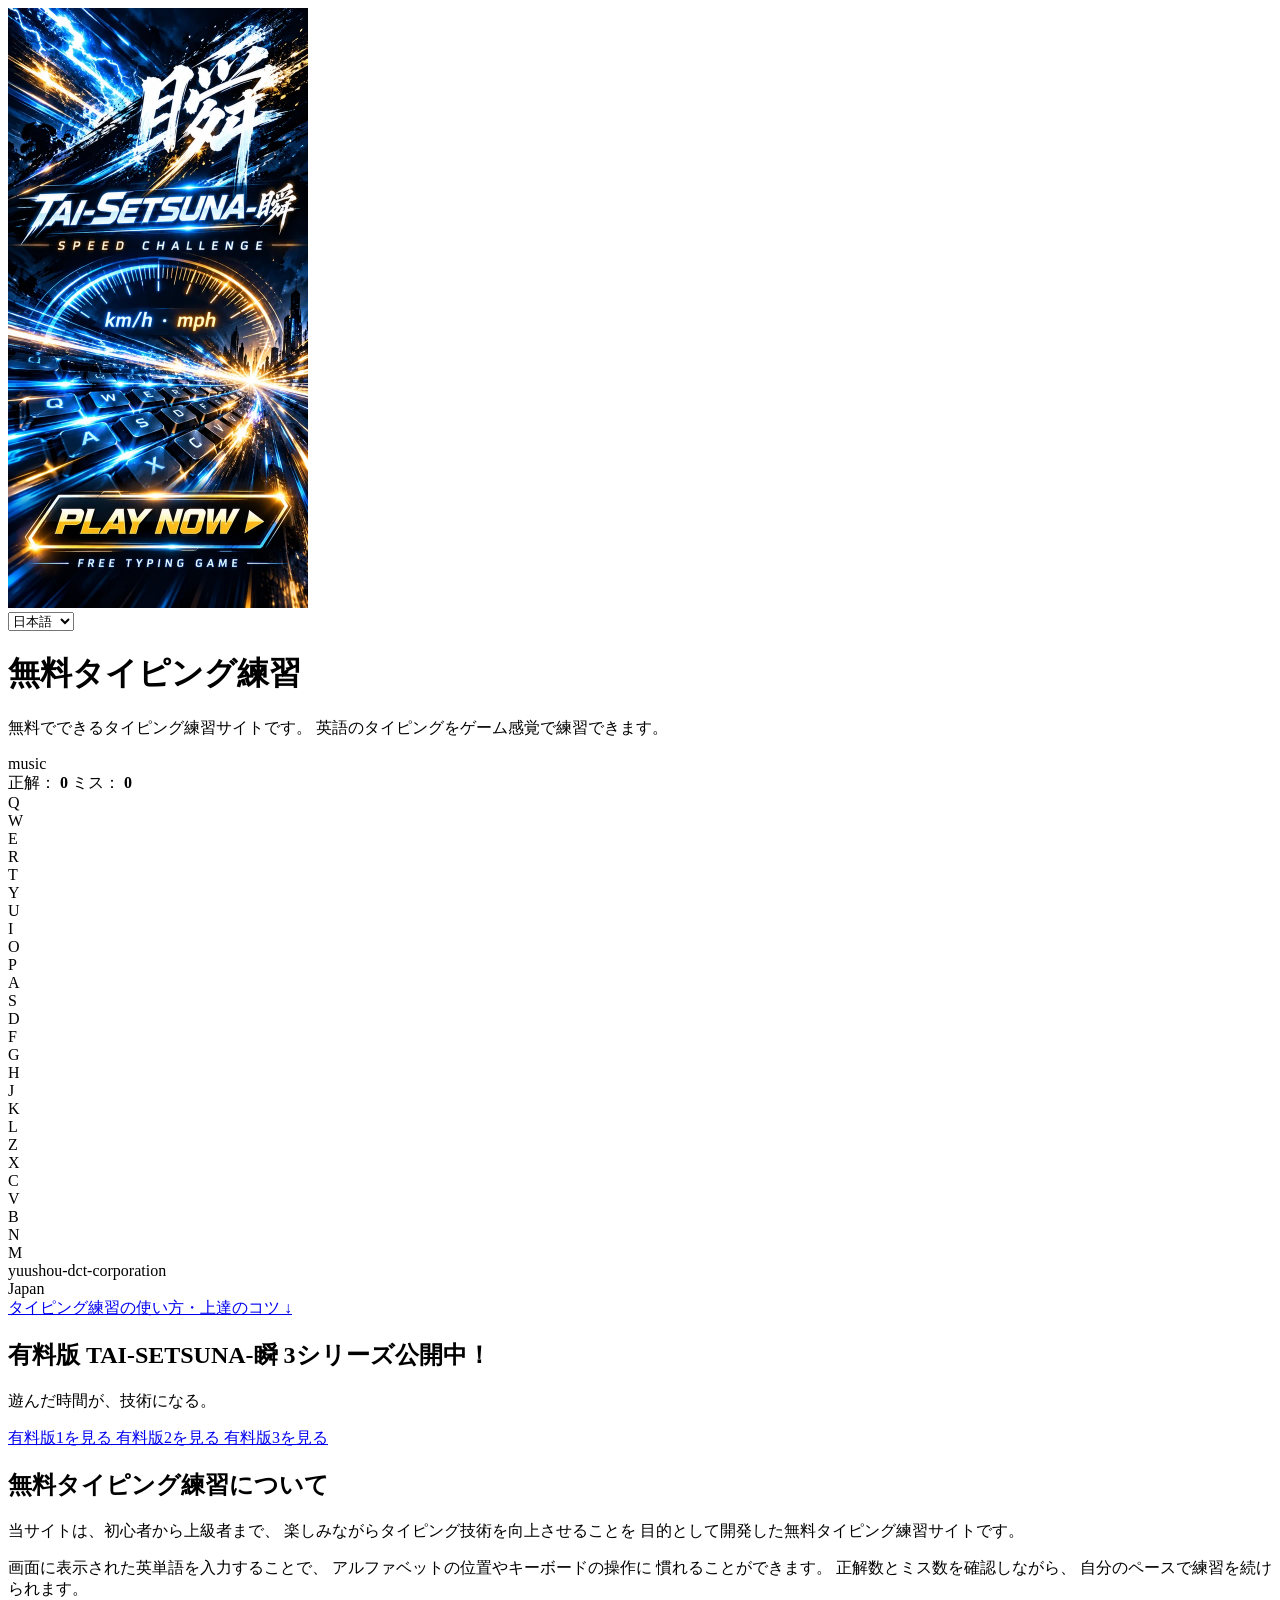
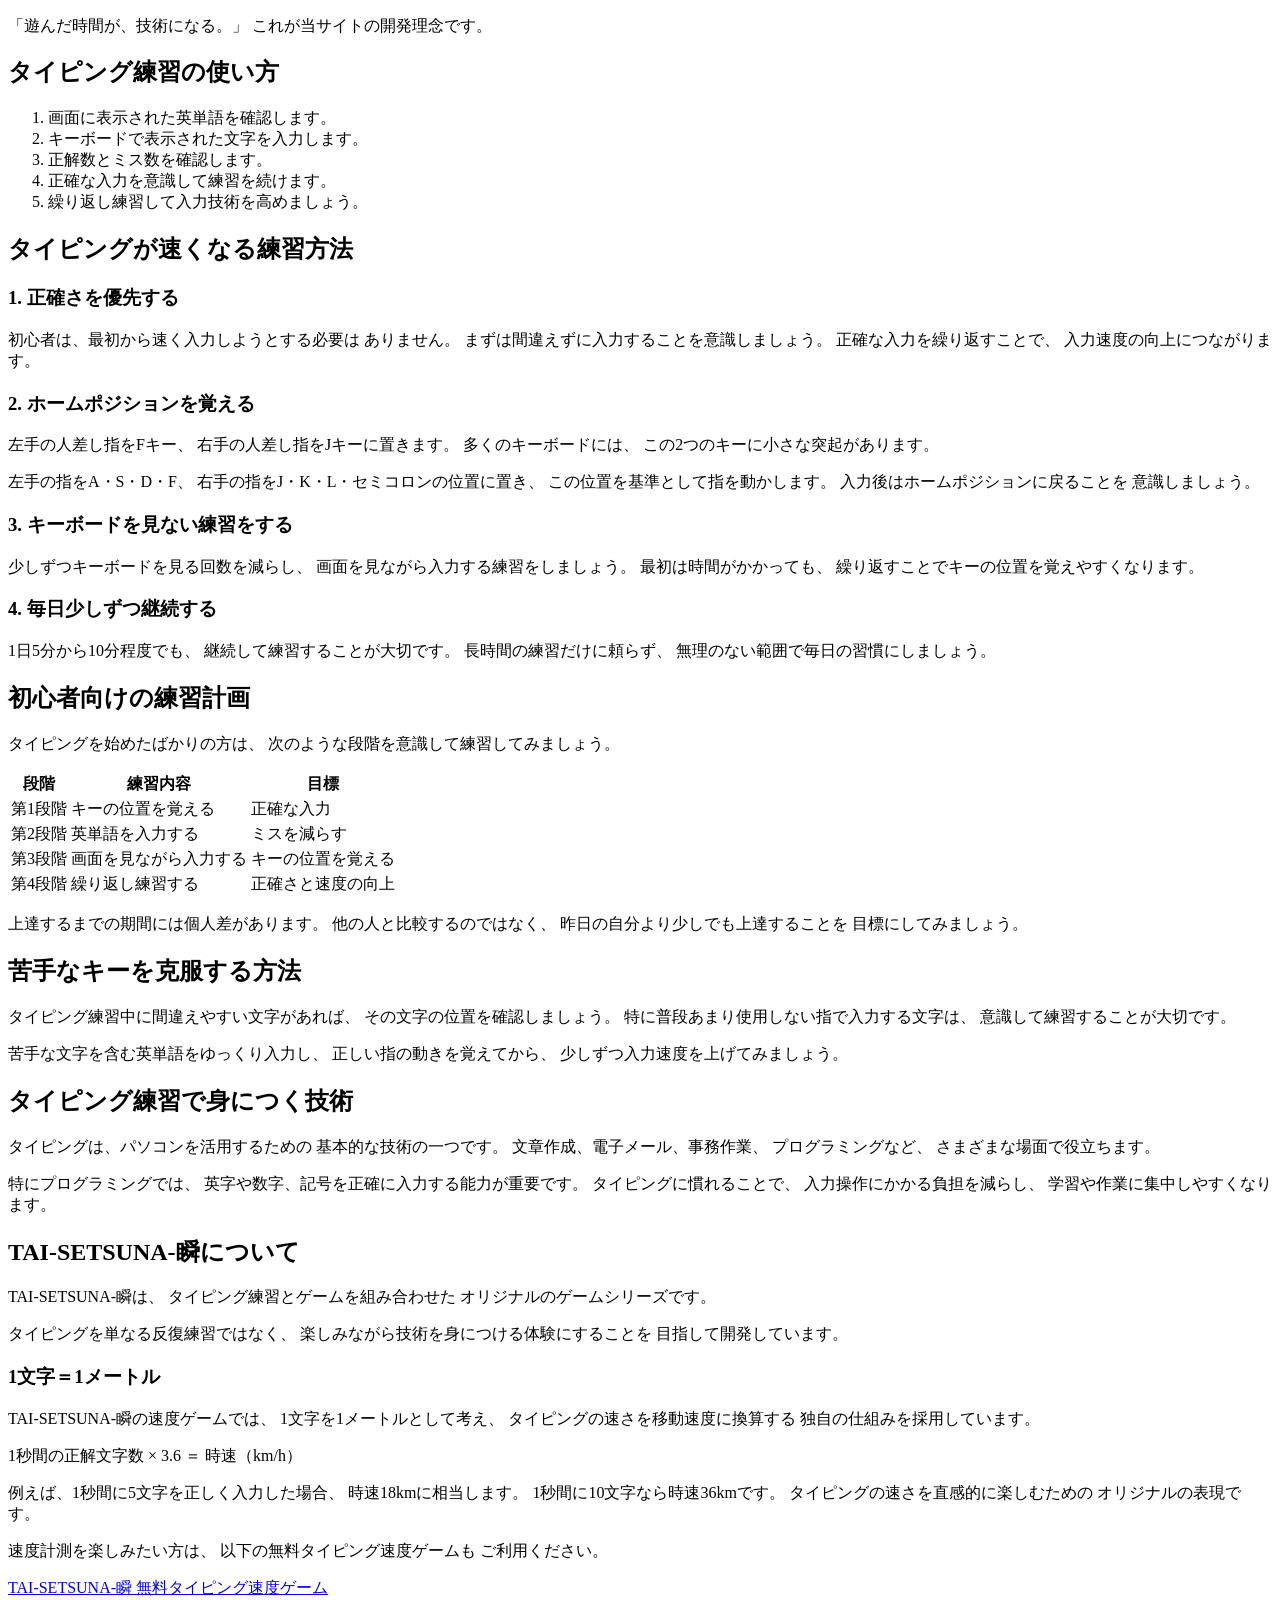
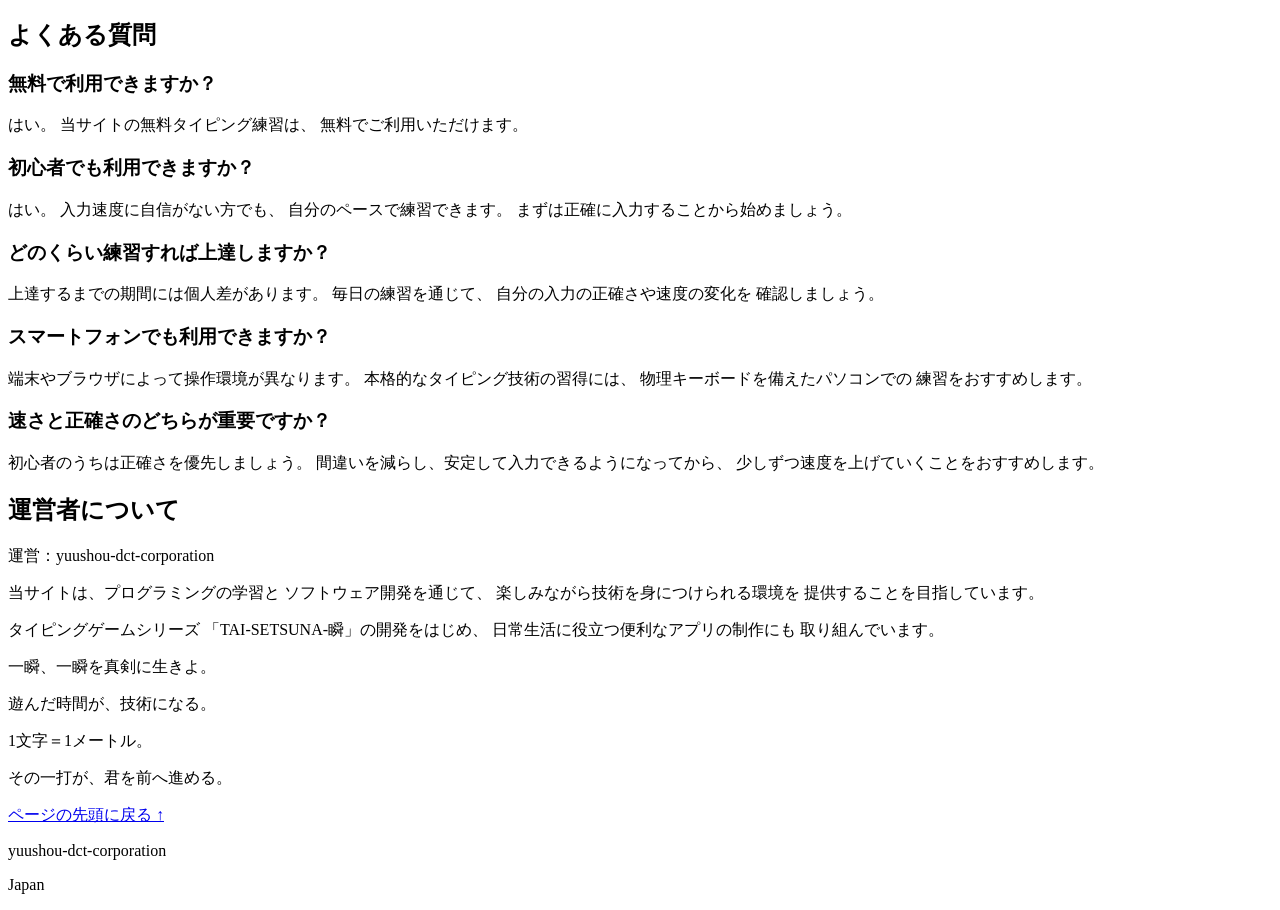
==== commit f1b22add: "Update index.html" ====
--- a/index.html
+++ b/index.html
@@ -44,7 +44,7 @@
   <link rel="alternate" hreflang="x-default"
         href="https://yuushou-dct.github.io/">
 
-  <link rel="stylesheet" href="hinomaru.css?v=3">
+  <link rel="stylesheet" href="hinomaru.css">
 
 </head>
 
--- a/hinomaru.css
+++ b/hinomaru.css
@@ -1,650 +1,626 @@
 
-/* ==============================
-   基本設定
-============================== */
-
-* {
-  box-sizing: border-box;
-}
-
-html {
-  scroll-behavior: smooth;
-}
-
-body {
-  margin: 0;
-  min-height: 100vh;
-
-  display: flex;
-  flex-direction: column;
-  justify-content: flex-start;
-  align-items: center;
-
-  background: #0f0f12;
-  color: #e9eef5;
-
-  font-family: Arial, sans-serif;
-}
-
-
-/* ==============================
-   タイピング練習画面
-============================== */
-
-.container {
-  width: 700px;
-  max-width: 95%;
-  min-height: 100vh;
-
-  display: flex;
-  flex-direction: column;
-  justify-content: center;
-
-  text-align: center;
-  padding: 20px 0;
-}
-
-
-/* 言語選択 */
-
-.language-box {
-  text-align: right;
-
-  margin-top: 15px;
-  margin-bottom: 20px;
-}
-
-#language {
-  padding: 8px 12px;
-
-  background: #202027;
-  color: #e9eef5;
-
-  border: 1px solid #3a3a45;
-  border-radius: 6px;
-
-  font-size: 14px;
-}
-
-
-/* タイトル */
-
-h1 {
-  margin-bottom: 40px;
-}
-
-.description {
-  margin-top: -25px;
-  margin-bottom: 30px;
-
-  font-size: 16px;
-  line-height: 1.6;
-}
-
-
-/* 出題文字 */
-
-#word {
-  font-size: 60px;
-  font-weight: bold;
-
-  letter-spacing: 0;
-
-  margin-bottom: 30px;
-
-  overflow-wrap: anywhere;
-}
-
-#word .typed {
-  color: #28a745;
-}
-
-#word .current {
-  color: #4f8cff;
-  text-decoration: underline;
-}
-
-#word .remaining {
-  color: #e9eef5;
-}
-
-
-/* 正解・ミス */
-
-.info {
-  display: flex;
-  justify-content: center;
-
-  gap: 50px;
-
-  margin-bottom: 40px;
-
-  font-size: 18px;
-}
-
-
-/* キーボード */
-
-.keyboard {
-  display: flex;
-  flex-direction: column;
-  align-items: center;
-
-  gap: 8px;
-
-  width: 100%;
-}
-
-.row {
-  display: flex;
-  justify-content: center;
-
-  gap: 8px;
-}
-
-.key {
-  width: 52px;
-  height: 52px;
-
-  display: flex;
-  justify-content: center;
-  align-items: center;
-
-  background: #202027;
-
-  border: 1px solid #3a3a45;
-  border-radius: 7px;
-
-  font-weight: bold;
-
-  transition: 0.08s;
-}
-
-.key.active {
-  background: #4f8cff;
-
-  transform: translateY(3px);
-}
-
-.key.miss {
-  background: #ff5d6c;
-}
-
-
-/* フッター */
-
-footer {
-  margin-top: 5px;
-
-  text-align: center;
-
-  font-size: 14px;
-  line-height: 1.6;
-}
-
-
-/* 解説へのリンク */
-
-.guide-link {
-  display: block;
-
-  margin: 30px auto 10px;
-
-  color: #8bb9ff;
-
-  font-size: 14px;
-
-  text-decoration: none;
-}
-
-.guide-link:hover {
-  text-decoration: underline;
-}
-
-
-/* ==============================
-   TAI-SETSUNA-瞬 宣伝画像
-============================== */
-
-.setsuna-link {
-  position: fixed;
-
-  top: 50%;
-  left: 20px;
-
-  transform: translateY(-50%);
-
-  display: block;
-
-  width: 220px;
-
-  padding: 0;
-
-  border: none;
-  border-radius: 14px;
-
-  overflow: hidden;
-
-  background: none;
-
-  box-shadow: 0 0 24px #168aff80;
-
-  z-index: 30;
-
-  cursor: pointer;
-}
-
-.setsuna-link img {
-  display: block;
-
-  width: 100%;
-  height: auto;
-}
-
-.setsuna-link:hover {
-  filter: brightness(1.15);
-}
-
-.setsuna-link:focus-visible {
-  outline: 3px solid #ffcf70;
-  outline-offset: 4px;
-}
-
-
-/* ==============================
-   Payhip 有料版紹介
-============================== */
-
-.payhip-panel {
-  position: fixed;
-
-  top: 50%;
-  right: 15px;
-
-  transform: translateY(-50%);
-
-  width: 220px;
-  padding: 12px;
-
-  background: #171820;
-
-  border: 2px solid #d4af37;
-  border-radius: 10px;
-
-  text-align: center;
-
-  z-index: 10;
-}
-
-.payhip-panel h2 {
-  font-size: 15px;
-  line-height: 1.5;
-
-  color: #ffd700;
-}
-
-.payhip-panel p {
-  font-size: 12px;
-
-  color: #ffffff;
-}
-
-.payhip-panel a.payhip-btn {
-  display: block;
-
-  width: 100%;
-
-  margin: 8px 0;
-  padding: 10px 5px;
-
-  background: #d4af37;
-  color: #111111;
-
-  font-size: 13px;
-  font-weight: bold;
-
-  text-decoration: none;
-
-  border-radius: 6px;
-
-  overflow-wrap: anywhere;
-}
-
-.payhip-panel a.payhip-btn:hover {
-  background: #f1cc55;
-}
-
-
-/* ==============================
-   タイピング解説コンテンツ
-============================== */
-
-.typing-guide {
-  width: calc(100% - 520px);
-  max-width: 1000px;
-
-  margin: 40px auto;
-  padding: 30px;
-
-  background: #ffffff;
-  color: #333333;
-
-  border: 1px solid #dddddd;
-  border-radius: 12px;
-
-  text-align: left;
-
-  line-height: 1.9;
-
-  overflow-wrap: anywhere;
-
-  flex-shrink: 0;
-}
-
-.typing-guide h2 {
-  font-size: 24px;
-
-  color: #174a80;
-
-  border-bottom: 2px solid #174a80;
-
-  padding-bottom: 10px;
-
-  margin-top: 40px;
-  margin-bottom: 20px;
-}
-
-.typing-guide h2:first-child {
-  margin-top: 0;
-}
-
-.typing-guide h3 {
-  font-size: 18px;
-
-  color: #333333;
-
-  margin-top: 25px;
-}
-
-.typing-guide p {
-  font-size: 16px;
-
-  margin-bottom: 16px;
-}
-
-.typing-guide ol {
-  padding-left: 25px;
-}
-
-.typing-guide li {
-  margin-bottom: 10px;
-}
-
-
-/* ==============================
-   練習計画の表
-============================== */
-
-.table-scroll {
-  width: 100%;
-
-  overflow-x: auto;
-}
-
-.practice-table {
-  width: 100%;
-
-  border-collapse: collapse;
-
-  margin: 20px 0;
-
-  font-size: 14px;
-}
-
-.practice-table th {
-  padding: 12px;
-
-  background: #174a80;
-  color: #ffffff;
-
-  border: 1px solid #dddddd;
-
-  text-align: left;
-}
-
-.practice-table td {
-  padding: 12px;
-
-  border: 1px solid #dddddd;
-}
-
-.practice-table tbody tr:nth-child(even) {
-  background: #f1f5f9;
-}
-
-
-/* ==============================
-   速度計算式
-============================== */
-
-.formula {
-  background: #edf4ff;
-
-  border-left: 4px solid #174a80;
-
-  padding: 15px;
-
-  font-weight: bold;
-}
-
-
-/* ゲームへのリンク */
-
-.game-text-link {
-  display: block;
-
-  color: #174a80;
-
-  font-weight: bold;
-
-  margin: 20px 0;
-
-  text-decoration: underline;
-}
-
-.game-text-link:hover {
-  color: #4f8cff;
-}
-
-
-/* ==============================
-   ブランドメッセージ
-============================== */
-
-.typing-message {
-  background: #10243d;
-  color: #ffd700;
-
-  padding: 25px;
-
-  margin-top: 35px;
-
-  border-radius: 10px;
-
-  text-align: center;
-
-  font-weight: bold;
-}
-
-.typing-message p {
-  margin: 12px 0;
-}
-
-
-/* ページ先頭へ戻る */
-
-.back-top {
-  display: block;
-
-  margin-top: 30px;
-
-  text-align: center;
-
-  color: #174a80;
-
-  text-decoration: none;
-}
-
-.back-top:hover {
-  text-decoration: underline;
-}
-
-
-/* ==============================
-   サイト下部
-============================== */
-
-.site-footer {
-  width: 100%;
-
-  padding: 20px;
-
-  margin-top: 10px;
-
-  color: #a0a0aa;
-
-  text-align: center;
-}
-
-.site-footer p {
-  margin: 5px 0;
-}
-
-
-/* ==============================
-   画面が狭い場合
-============================== */
-
-@media (max-width: 1240px),
-       (max-height: 680px) {
-
-  .container {
-    min-height: auto;
-
-    padding: 30px 0;
-  }
-
-  .setsuna-link {
-    position: static;
-
-    transform: none;
-
-    width: min(220px, 85vw);
-
-    margin: 20px auto;
-  }
-
-  .payhip-panel {
-    position: static;
-
-    transform: none;
-
-    width: 90%;
-    max-width: 400px;
-
-    margin: 20px auto;
-  }
-
-  .typing-guide {
-    width: 90%;
-
-    margin: 30px auto;
-  }
-
-}
-
-
-/* ==============================
-   スマートフォン対応
-============================== */
-
-@media (max-width: 768px) {
-
-  .container {
-    width: 95%;
-    min-height: auto;
-
-    padding: 15px 0;
-  }
-
-  h1 {
-    font-size: 26px;
-  }
-
-  .description {
-    font-size: 14px;
-  }
-
-  #word {
-    font-size: clamp(24px, 8vw, 60px);
-  }
-
-  .keyboard {
-    width: 100%;
-  }
-
-  .row {
-    gap: 4px;
-  }
-
-  .key {
-    width: min(52px, 8vw);
-    height: min(52px, 10vw);
-
-    font-size: 14px;
-  }
-
-  .info {
-    gap: 20px;
-
-    font-size: 16px;
-  }
-
-  .setsuna-link {
-    width: 160px;
-  }
-
-  .payhip-panel {
-    width: 90%;
-  }
-
-  .typing-guide {
-    width: 95%;
-
-    padding: 15px;
-  }
-
-  .typing-guide h2 {
-    font-size: 20px;
-  }
-
-  .typing-guide h3 {
-    font-size: 17px;
-  }
-
-  .typing-guide p {
-    font-size: 15px;
-  }
-
-  .typing-message {
-    padding: 15px;
-  }
-
-  .practice-table th,
-  .practice-table td {
-    padding: 8px;
-
-    font-size: 12px;
-  }
-
-}
+<!DOCTYPE html>
+<html lang="ja">
+
+<head>
+
+  <meta charset="UTF-8">
+
+  <meta name="viewport"
+        content="width=device-width, initial-scale=1">
+
+  <meta name="google-adsense-account"
+        content="ca-pub-1666906996789320">
+
+  <title>無料タイピング練習</title>
+
+  <meta name="description"
+        content="無料でできるタイピング練習サイトです。英語のタイピングをゲーム感覚で練習できます。初心者向けの練習方法や上達のコツも紹介しています。">
+
+  <link rel="alternate" hreflang="en"
+        href="https://yuushou-dct.github.io/">
+
+  <link rel="alternate" hreflang="ja"
+        href="https://yuushou-dct.github.io/ja/">
+
+  <link rel="alternate" hreflang="zh-Hans"
+        href="https://yuushou-dct.github.io/zh/">
+
+  <link rel="alternate" hreflang="es"
+        href="https://yuushou-dct.github.io/es/">
+
+  <link rel="alternate" hreflang="fr"
+        href="https://yuushou-dct.github.io/fr/">
+
+  <link rel="alternate" hreflang="de"
+        href="https://yuushou-dct.github.io/de/">
+
+  <link rel="alternate" hreflang="it"
+        href="https://yuushou-dct.github.io/it/">
+
+  <link rel="alternate" hreflang="pt"
+        href="https://yuushou-dct.github.io/pt/">
+
+  <link rel="alternate" hreflang="x-default"
+        href="https://yuushou-dct.github.io/">
+
+  <link rel="stylesheet" href="hinomaru.css?v=3">
+
+</head>
+
+
+<body data-lang="ja" id="top">
+
+
+<!-- 最初のタイピング画面 -->
+
+<div class="game-layout">
+
+
+  <!-- 左側の宣伝画像 -->
+
+  <a class="setsuna-link"
+     href="https://yuushou-dct.github.io/tai-setsuna/">
+
+    <img
+      src="/setsuna-banner.webp"
+      alt="TAI-SETSUNA-瞬 無料タイピング速度ゲーム"
+      width="300"
+      height="600">
+
+  </a>
+
+
+  <!-- 中央のタイピング練習 -->
+
+  <main class="container">
+
+    <div class="language-box">
+
+      <select id="language"
+              onchange="window.location.href=this.value">
+
+        <option value="https://yuushou-dct.github.io/en/">
+          English
+        </option>
+
+        <option value="https://yuushou-dct.github.io/" selected>
+          日本語
+        </option>
+
+      </select>
+
+    </div>
+
+
+    <h1>無料タイピング練習</h1>
+
+
+    <p class="description">
+
+      無料でできるタイピング練習サイトです。
+      英語のタイピングをゲーム感覚で練習できます。
+
+    </p>
+
+
+    <div id="word"></div>
+
+
+    <div class="info">
+
+      <span>
+        <span>正解：</span>
+        <b id="correct">0</b>
+      </span>
+
+      <span>
+        <span>ミス：</span>
+        <b id="miss">0</b>
+      </span>
+
+    </div>
+
+
+    <div class="keyboard">
+
+      <div class="row">
+
+        <div class="key" data-key="q">Q</div>
+        <div class="key" data-key="w">W</div>
+        <div class="key" data-key="e">E</div>
+        <div class="key" data-key="r">R</div>
+        <div class="key" data-key="t">T</div>
+        <div class="key" data-key="y">Y</div>
+        <div class="key" data-key="u">U</div>
+        <div class="key" data-key="i">I</div>
+        <div class="key" data-key="o">O</div>
+        <div class="key" data-key="p">P</div>
+
+      </div>
+
+
+      <div class="row">
+
+        <div class="key" data-key="a">A</div>
+        <div class="key" data-key="s">S</div>
+        <div class="key" data-key="d">D</div>
+        <div class="key" data-key="f">F</div>
+        <div class="key" data-key="g">G</div>
+        <div class="key" data-key="h">H</div>
+        <div class="key" data-key="j">J</div>
+        <div class="key" data-key="k">K</div>
+        <div class="key" data-key="l">L</div>
+
+      </div>
+
+
+      <div class="row">
+
+        <div class="key" data-key="z">Z</div>
+        <div class="key" data-key="x">X</div>
+        <div class="key" data-key="c">C</div>
+        <div class="key" data-key="v">V</div>
+        <div class="key" data-key="b">B</div>
+        <div class="key" data-key="n">N</div>
+        <div class="key" data-key="m">M</div>
+
+      </div>
+
+    </div>
+
+
+    <footer>
+
+      yuushou-dct-corporation
+
+      <br>
+
+      Japan
+
+    </footer>
+
+
+    <a class="guide-link" href="#typing-guide">
+
+      タイピング練習の使い方・上達のコツ ↓
+
+    </a>
+
+  </main>
+
+
+  <!-- 右側のPayhip有料版紹介 -->
+
+  <aside class="payhip-panel">
+
+    <h2 id="paidTitle">
+
+      有料版 TAI-SETSUNA-瞬
+      3シリーズ公開中！
+
+    </h2>
+
+
+    <p id="paidMessage">
+
+      遊んだ時間が、技術になる。
+
+    </p>
+
+
+    <a href="https://payhip.com/b/ezDcf"
+       target="_blank"
+       rel="noopener noreferrer"
+       class="payhip-btn"
+       id="paid1">
+
+      有料版1を見る
+
+    </a>
+
+
+    <a href="https://payhip.com/b/QFHme"
+       target="_blank"
+       rel="noopener noreferrer"
+       class="payhip-btn"
+       id="paid2">
+
+      有料版2を見る
+
+    </a>
+
+
+    <a href="https://payhip.com/b/JPG1M"
+       target="_blank"
+       rel="noopener noreferrer"
+       class="payhip-btn"
+       id="paid3">
+
+      有料版3を見る
+
+    </a>
+
+  </aside>
+
+
+</div>
+
+
+<!-- ここから下部の解説文章 -->
+
+<article class="typing-guide" id="typing-guide">
+
+
+  <h2>無料タイピング練習について</h2>
+
+  <p>
+    当サイトは、初心者から上級者まで、
+    楽しみながらタイピング技術を向上させることを
+    目的として開発した無料タイピング練習サイトです。
+  </p>
+
+  <p>
+    画面に表示された英単語を入力することで、
+    アルファベットの位置やキーボードの操作に
+    慣れることができます。
+    正解数とミス数を確認しながら、
+    自分のペースで練習を続けられます。
+  </p>
+
+  <p>
+    「遊んだ時間が、技術になる。」
+    これが当サイトの開発理念です。
+  </p>
+
+
+  <h2>タイピング練習の使い方</h2>
+
+  <ol>
+
+    <li>
+      画面に表示された英単語を確認します。
+    </li>
+
+    <li>
+      キーボードで表示された文字を入力します。
+    </li>
+
+    <li>
+      正解数とミス数を確認します。
+    </li>
+
+    <li>
+      正確な入力を意識して練習を続けます。
+    </li>
+
+    <li>
+      繰り返し練習して入力技術を高めましょう。
+    </li>
+
+  </ol>
+
+
+  <h2>タイピングが速くなる練習方法</h2>
+
+
+  <h3>1. 正確さを優先する</h3>
+
+  <p>
+    初心者は、最初から速く入力しようとする必要は
+    ありません。
+    まずは間違えずに入力することを意識しましょう。
+    正確な入力を繰り返すことで、
+    入力速度の向上につながります。
+  </p>
+
+
+  <h3>2. ホームポジションを覚える</h3>
+
+  <p>
+    左手の人差し指をFキー、
+    右手の人差し指をJキーに置きます。
+    多くのキーボードには、
+    この2つのキーに小さな突起があります。
+  </p>
+
+  <p>
+    左手の指をA・S・D・F、
+    右手の指をJ・K・L・セミコロンの位置に置き、
+    この位置を基準として指を動かします。
+    入力後はホームポジションに戻ることを
+    意識しましょう。
+  </p>
+
+
+  <h3>3. キーボードを見ない練習をする</h3>
+
+  <p>
+    少しずつキーボードを見る回数を減らし、
+    画面を見ながら入力する練習をしましょう。
+    最初は時間がかかっても、
+    繰り返すことでキーの位置を覚えやすくなります。
+  </p>
+
+
+  <h3>4. 毎日少しずつ継続する</h3>
+
+  <p>
+    1日5分から10分程度でも、
+    継続して練習することが大切です。
+    長時間の練習だけに頼らず、
+    無理のない範囲で毎日の習慣にしましょう。
+  </p>
+
+
+  <h2>初心者向けの練習計画</h2>
+
+  <p>
+    タイピングを始めたばかりの方は、
+    次のような段階を意識して練習してみましょう。
+  </p>
+
+
+  <div class="table-scroll">
+
+    <table class="practice-table">
+
+      <thead>
+
+        <tr>
+          <th>段階</th>
+          <th>練習内容</th>
+          <th>目標</th>
+        </tr>
+
+      </thead>
+
+
+      <tbody>
+
+        <tr>
+          <td>第1段階</td>
+          <td>キーの位置を覚える</td>
+          <td>正確な入力</td>
+        </tr>
+
+        <tr>
+          <td>第2段階</td>
+          <td>英単語を入力する</td>
+          <td>ミスを減らす</td>
+        </tr>
+
+        <tr>
+          <td>第3段階</td>
+          <td>画面を見ながら入力する</td>
+          <td>キーの位置を覚える</td>
+        </tr>
+
+        <tr>
+          <td>第4段階</td>
+          <td>繰り返し練習する</td>
+          <td>正確さと速度の向上</td>
+        </tr>
+
+      </tbody>
+
+    </table>
+
+  </div>
+
+
+  <p>
+    上達するまでの期間には個人差があります。
+    他の人と比較するのではなく、
+    昨日の自分より少しでも上達することを
+    目標にしてみましょう。
+  </p>
+
+
+  <h2>苦手なキーを克服する方法</h2>
+
+  <p>
+    タイピング練習中に間違えやすい文字があれば、
+    その文字の位置を確認しましょう。
+    特に普段あまり使用しない指で入力する文字は、
+    意識して練習することが大切です。
+  </p>
+
+  <p>
+    苦手な文字を含む英単語をゆっくり入力し、
+    正しい指の動きを覚えてから、
+    少しずつ入力速度を上げてみましょう。
+  </p>
+
+
+  <h2>タイピング練習で身につく技術</h2>
+
+  <p>
+    タイピングは、パソコンを活用するための
+    基本的な技術の一つです。
+    文章作成、電子メール、事務作業、
+    プログラミングなど、
+    さまざまな場面で役立ちます。
+  </p>
+
+  <p>
+    特にプログラミングでは、
+    英字や数字、記号を正確に入力する能力が重要です。
+    タイピングに慣れることで、
+    入力操作にかかる負担を減らし、
+    学習や作業に集中しやすくなります。
+  </p>
+
+
+  <h2>TAI-SETSUNA-瞬について</h2>
+
+  <p>
+    TAI-SETSUNA-瞬は、
+    タイピング練習とゲームを組み合わせた
+    オリジナルのゲームシリーズです。
+  </p>
+
+  <p>
+    タイピングを単なる反復練習ではなく、
+    楽しみながら技術を身につける体験にすることを
+    目指して開発しています。
+  </p>
+
+
+  <h3>1文字＝1メートル</h3>
+
+  <p>
+    TAI-SETSUNA-瞬の速度ゲームでは、
+    1文字を1メートルとして考え、
+    タイピングの速さを移動速度に換算する
+    独自の仕組みを採用しています。
+  </p>
+
+  <p class="formula">
+
+    1秒間の正解文字数 × 3.6 ＝ 時速（km/h）
+
+  </p>
+
+  <p>
+    例えば、1秒間に5文字を正しく入力した場合、
+    時速18kmに相当します。
+    1秒間に10文字なら時速36kmです。
+    タイピングの速さを直感的に楽しむための
+    オリジナルの表現です。
+  </p>
+
+  <p>
+    速度計測を楽しみたい方は、
+    以下の無料タイピング速度ゲームも
+    ご利用ください。
+  </p>
+
+
+  <a class="game-text-link"
+     href="https://yuushou-dct.github.io/tai-setsuna/">
+
+    TAI-SETSUNA-瞬 無料タイピング速度ゲーム
+
+  </a>
+
+
+  <h2>よくある質問</h2>
+
+
+  <h3>無料で利用できますか？</h3>
+
+  <p>
+    はい。
+    当サイトの無料タイピング練習は、
+    無料でご利用いただけます。
+  </p>
+
+
+  <h3>初心者でも利用できますか？</h3>
+
+  <p>
+    はい。
+    入力速度に自信がない方でも、
+    自分のペースで練習できます。
+    まずは正確に入力することから始めましょう。
+  </p>
+
+
+  <h3>どのくらい練習すれば上達しますか？</h3>
+
+  <p>
+    上達するまでの期間には個人差があります。
+    毎日の練習を通じて、
+    自分の入力の正確さや速度の変化を
+    確認しましょう。
+  </p>
+
+
+  <h3>スマートフォンでも利用できますか？</h3>
+
+  <p>
+    端末やブラウザによって操作環境が異なります。
+    本格的なタイピング技術の習得には、
+    物理キーボードを備えたパソコンでの
+    練習をおすすめします。
+  </p>
+
+
+  <h3>速さと正確さのどちらが重要ですか？</h3>
+
+  <p>
+    初心者のうちは正確さを優先しましょう。
+    間違いを減らし、安定して入力できるようになってから、
+    少しずつ速度を上げていくことをおすすめします。
+  </p>
+
+
+  <h2>運営者について</h2>
+
+  <p>
+    運営：yuushou-dct-corporation
+  </p>
+
+  <p>
+    当サイトは、プログラミングの学習と
+    ソフトウェア開発を通じて、
+    楽しみながら技術を身につけられる環境を
+    提供することを目指しています。
+  </p>
+
+  <p>
+    タイピングゲームシリーズ
+    「TAI-SETSUNA-瞬」の開発をはじめ、
+    日常生活に役立つ便利なアプリの制作にも
+    取り組んでいます。
+  </p>
+
+
+  <div class="typing-message">
+
+    <p>一瞬、一瞬を真剣に生きよ。</p>
+
+    <p>遊んだ時間が、技術になる。</p>
+
+    <p>1文字＝1メートル。</p>
+
+    <p>その一打が、君を前へ進める。</p>
+
+  </div>
+
+
+  <a class="back-top" href="#top">
+
+    ページの先頭に戻る ↑
+
+  </a>
+
+
+</article>
+
+
+<footer class="site-footer">
+
+  <p>yuushou-dct-corporation</p>
+
+  <p>Japan</p>
+
+</footer>
+
+
+<!-- JavaScript -->
+
+<script src="hinomaru.js"></script>
+
+
+<script
+  type="module"
+  src="https://static.cloudflareinsights.com/beacon.min.js"
+  data-cf-beacon='{"token":"c0261c3001bf42dbbbfe229eb3c4c244"}'>
+</script>
+
+
+</body>
+
+</html>
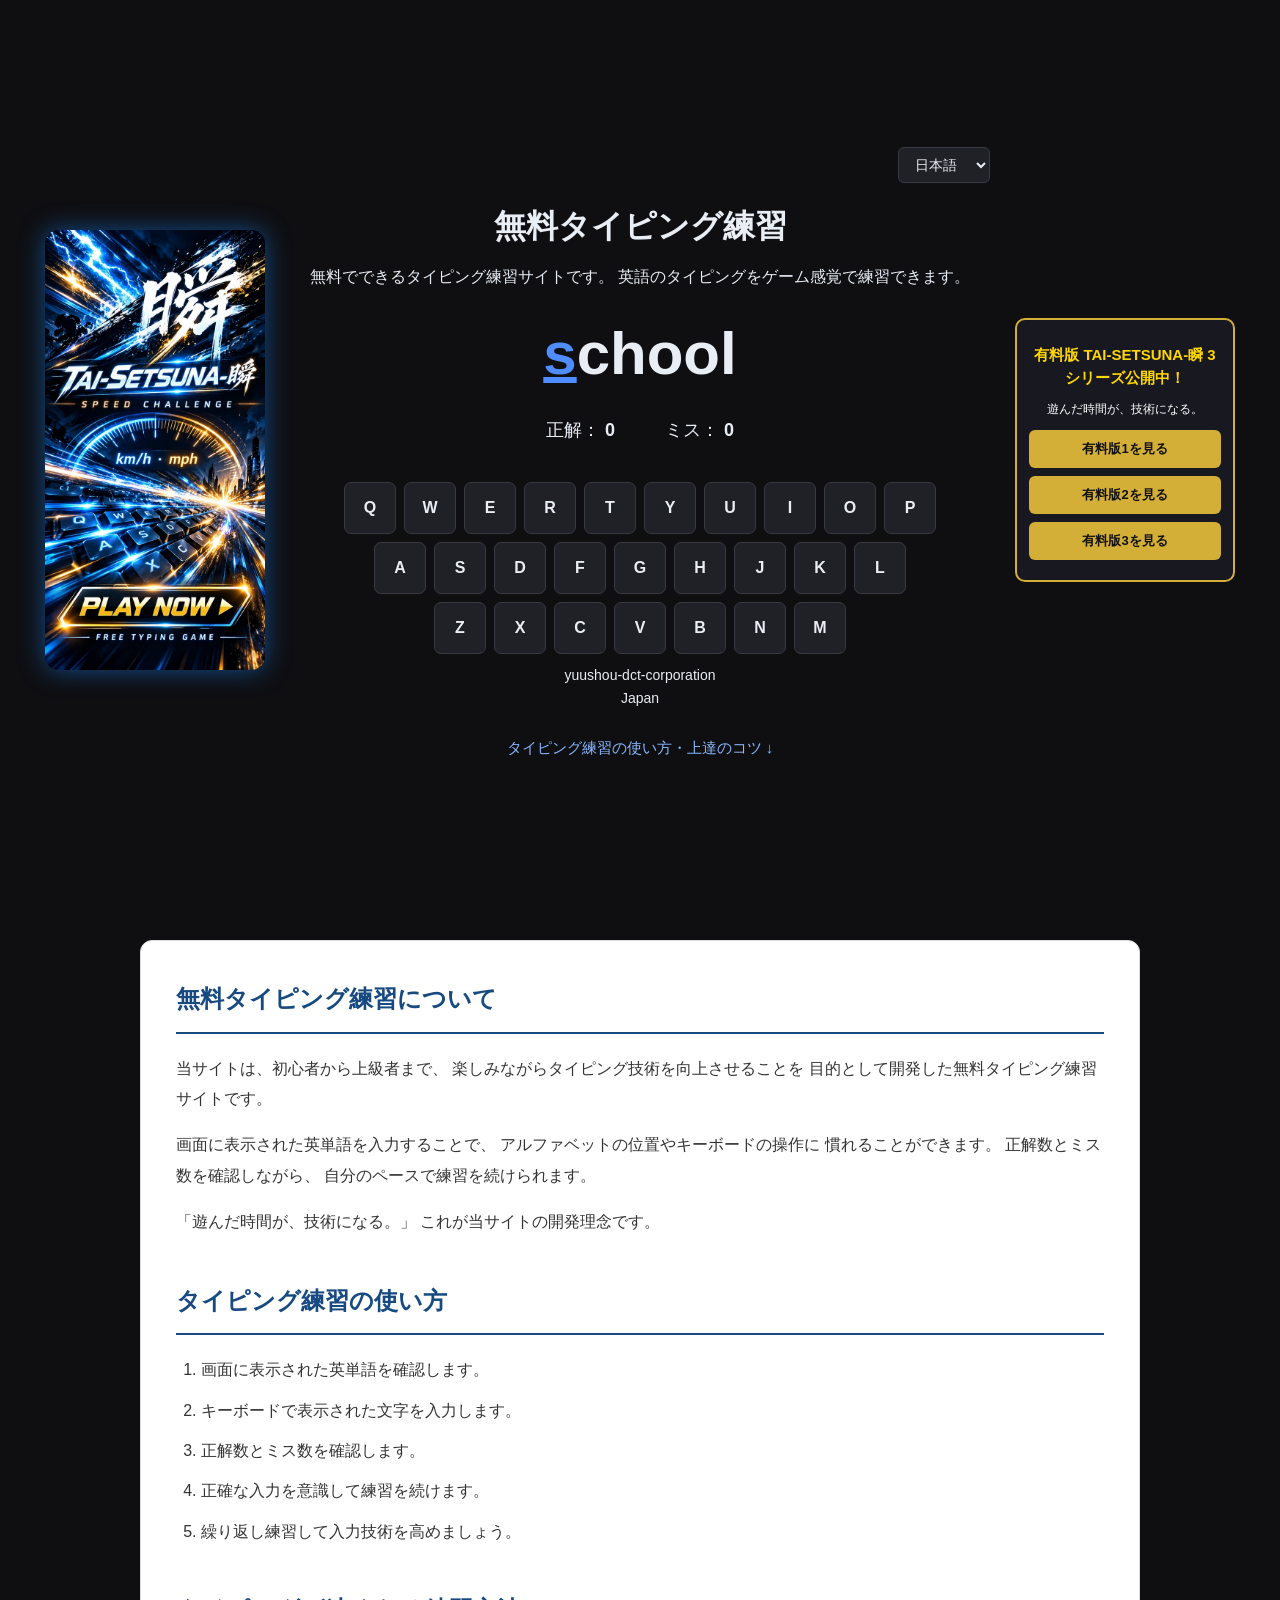
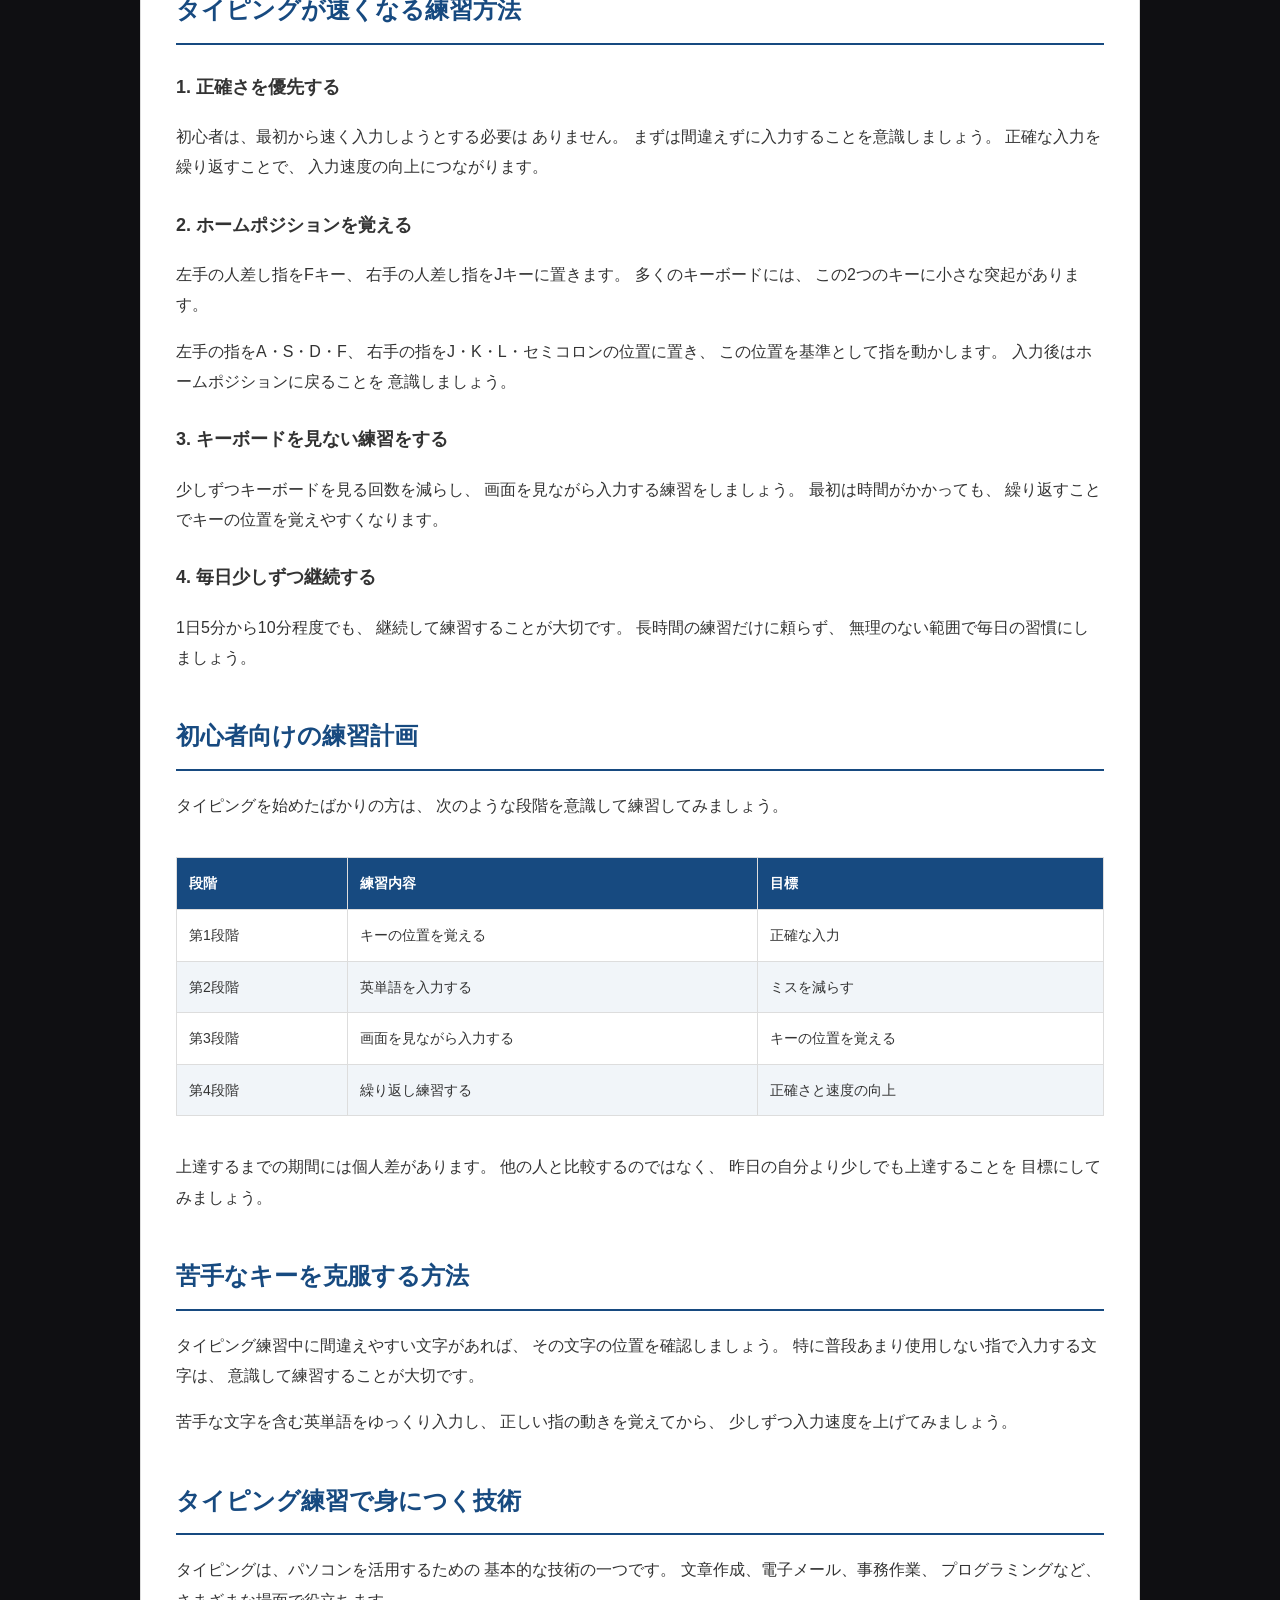
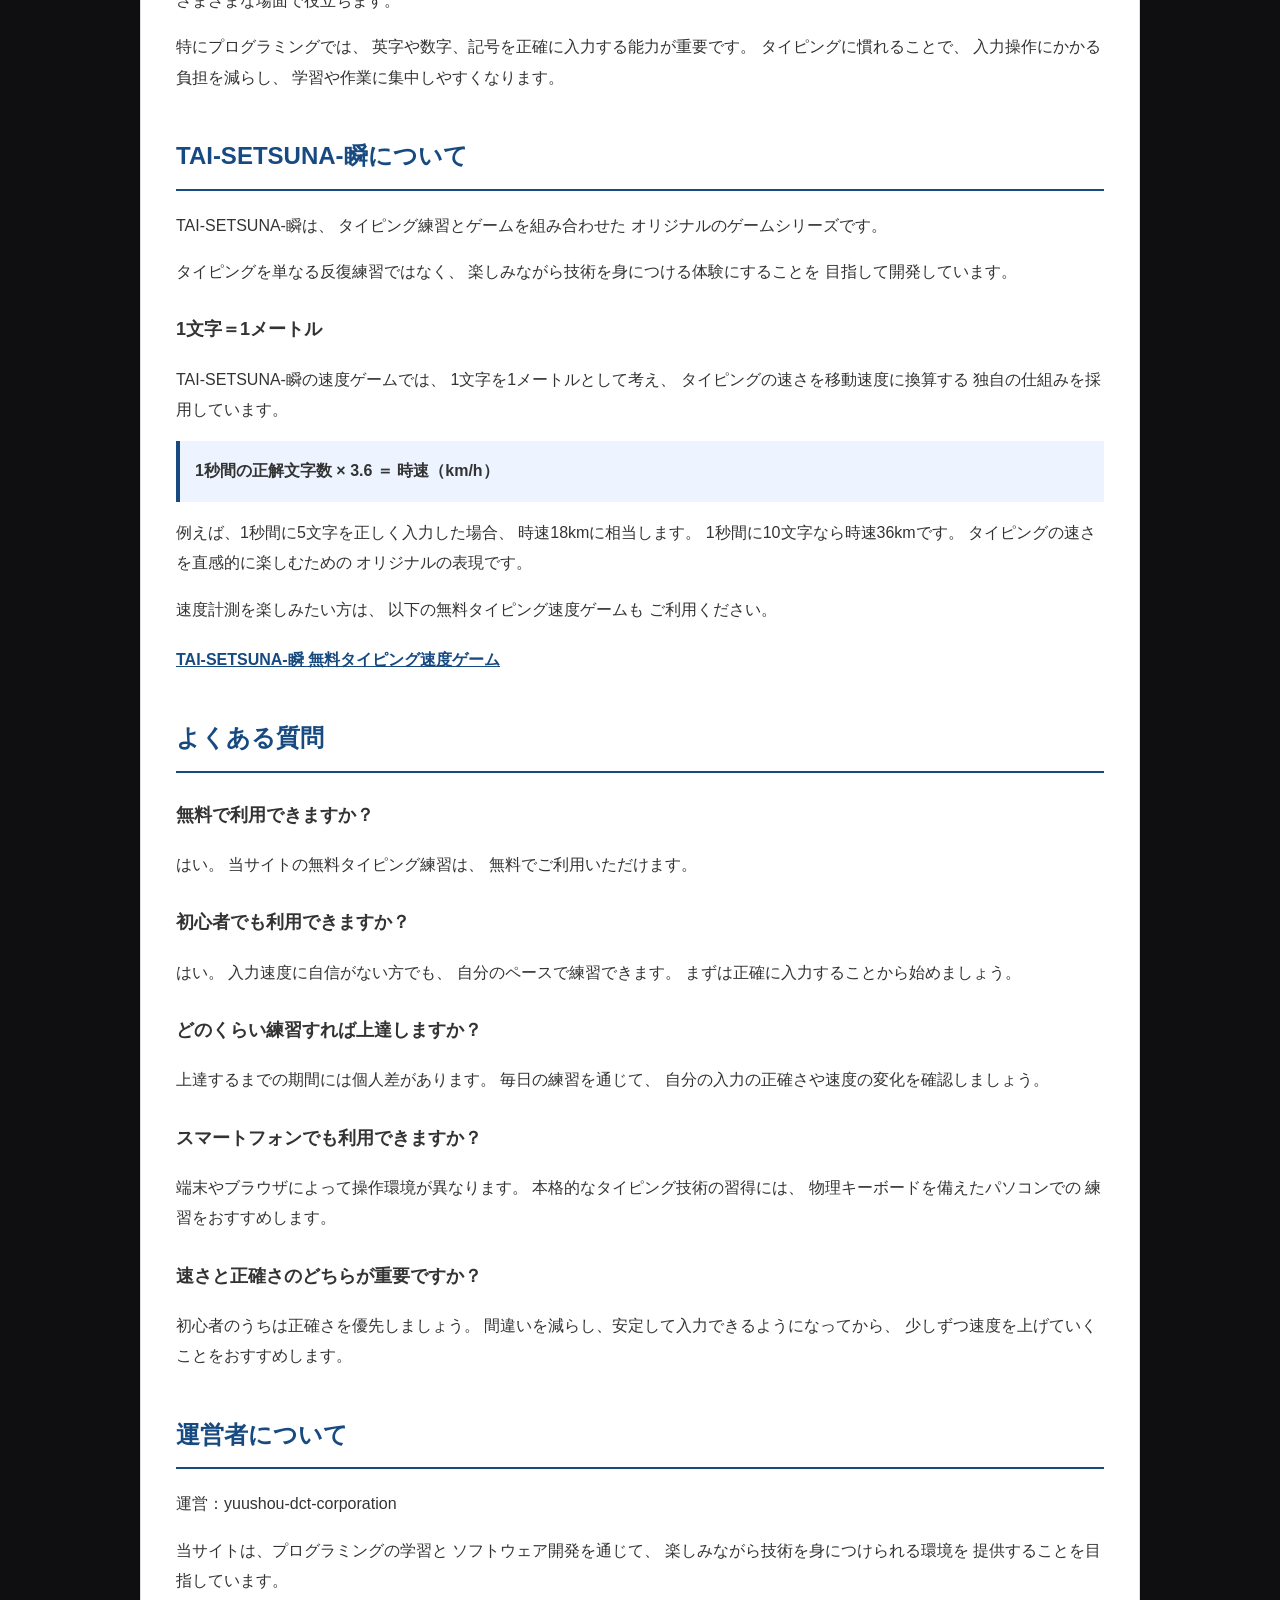
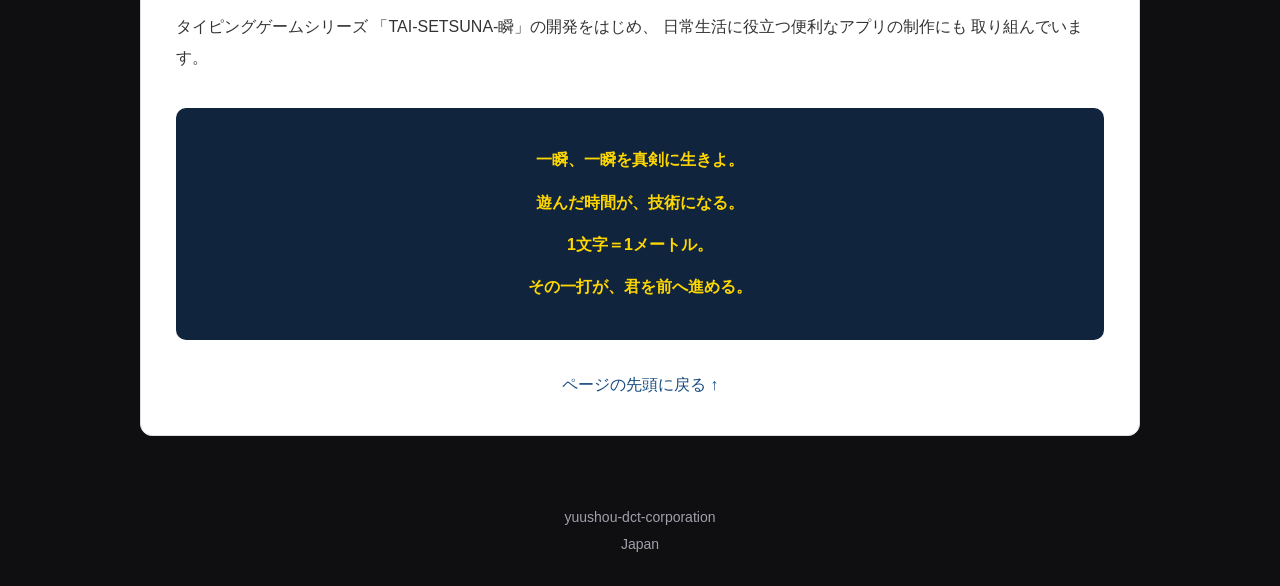
==== commit c8d4f9c8: "Update index.html" ====
--- a/index.html
+++ b/index.html
@@ -1,13 +1,10 @@
 
 <!DOCTYPE html>
 <html lang="ja">
-
 <head>
 
   <meta charset="UTF-8">
-
-  <meta name="viewport"
-        content="width=device-width, initial-scale=1">
+  <meta name="viewport" content="width=device-width, initial-scale=1">
 
   <meta name="google-adsense-account"
         content="ca-pub-1666906996789320">
@@ -17,45 +14,22 @@
   <meta name="description"
         content="無料でできるタイピング練習サイトです。英語のタイピングをゲーム感覚で練習できます。初心者向けの練習方法や上達のコツも紹介しています。">
 
+  <link rel="alternate" hreflang="ja"
+        href="https://yuushou-dct.github.io/">
+
   <link rel="alternate" hreflang="en"
-        href="https://yuushou-dct.github.io/">
-
-  <link rel="alternate" hreflang="ja"
-        href="https://yuushou-dct.github.io/ja/">
-
-  <link rel="alternate" hreflang="zh-Hans"
-        href="https://yuushou-dct.github.io/zh/">
-
-  <link rel="alternate" hreflang="es"
-        href="https://yuushou-dct.github.io/es/">
-
-  <link rel="alternate" hreflang="fr"
-        href="https://yuushou-dct.github.io/fr/">
-
-  <link rel="alternate" hreflang="de"
-        href="https://yuushou-dct.github.io/de/">
-
-  <link rel="alternate" hreflang="it"
-        href="https://yuushou-dct.github.io/it/">
-
-  <link rel="alternate" hreflang="pt"
-        href="https://yuushou-dct.github.io/pt/">
+        href="https://yuushou-dct.github.io/en/">
 
   <link rel="alternate" hreflang="x-default"
         href="https://yuushou-dct.github.io/">
 
-  <link rel="stylesheet" href="hinomaru.css">
+  <link rel="stylesheet" href="/hinomaru.css">
 
 </head>
 
-
 <body data-lang="ja" id="top">
 
-
-<!-- 最初のタイピング画面 -->
-
 <div class="game-layout">
-
 
   <!-- 左側の宣伝画像 -->
 
@@ -70,7 +44,6 @@
 
   </a>
 
-
   <!-- 中央のタイピング練習 -->
 
   <main class="container">
@@ -78,6 +51,7 @@
     <div class="language-box">
 
       <select id="language"
+              aria-label="言語選択"
               onchange="window.location.href=this.value">
 
         <option value="https://yuushou-dct.github.io/en/">
@@ -92,40 +66,32 @@
 
     </div>
 
-
     <h1>無料タイピング練習</h1>
 
-
     <p class="description">
-
       無料でできるタイピング練習サイトです。
       英語のタイピングをゲーム感覚で練習できます。
-
     </p>
 
-
     <div id="word"></div>
 
-
     <div class="info">
 
       <span>
-        <span>正解：</span>
+        正解：
         <b id="correct">0</b>
       </span>
 
       <span>
-        <span>ミス：</span>
+        ミス：
         <b id="miss">0</b>
       </span>
 
     </div>
 
-
     <div class="keyboard">
 
       <div class="row">
-
         <div class="key" data-key="q">Q</div>
         <div class="key" data-key="w">W</div>
         <div class="key" data-key="e">E</div>
@@ -136,12 +102,9 @@
         <div class="key" data-key="i">I</div>
         <div class="key" data-key="o">O</div>
         <div class="key" data-key="p">P</div>
-
       </div>
 
-
       <div class="row">
-
         <div class="key" data-key="a">A</div>
         <div class="key" data-key="s">S</div>
         <div class="key" data-key="d">D</div>
@@ -151,12 +114,9 @@
         <div class="key" data-key="j">J</div>
         <div class="key" data-key="k">K</div>
         <div class="key" data-key="l">L</div>
-
       </div>
 
-
       <div class="row">
-
         <div class="key" data-key="z">Z</div>
         <div class="key" data-key="x">X</div>
         <div class="key" data-key="c">C</div>
@@ -164,93 +124,66 @@
         <div class="key" data-key="b">B</div>
         <div class="key" data-key="n">N</div>
         <div class="key" data-key="m">M</div>
-
       </div>
 
     </div>
 
-
     <footer>
-
       yuushou-dct-corporation
-
       <br>
-
       Japan
-
     </footer>
 
-
     <a class="guide-link" href="#typing-guide">
-
       タイピング練習の使い方・上達のコツ ↓
-
     </a>
 
   </main>
 
-
   <!-- 右側のPayhip有料版紹介 -->
 
   <aside class="payhip-panel">
 
     <h2 id="paidTitle">
-
       有料版 TAI-SETSUNA-瞬
       3シリーズ公開中！
-
     </h2>
 
-
     <p id="paidMessage">
-
       遊んだ時間が、技術になる。
-
     </p>
-
 
     <a href="https://payhip.com/b/ezDcf"
        target="_blank"
        rel="noopener noreferrer"
        class="payhip-btn"
        id="paid1">
-
       有料版1を見る
-
     </a>
-
 
     <a href="https://payhip.com/b/QFHme"
        target="_blank"
        rel="noopener noreferrer"
        class="payhip-btn"
        id="paid2">
-
       有料版2を見る
-
     </a>
-
 
     <a href="https://payhip.com/b/JPG1M"
        target="_blank"
        rel="noopener noreferrer"
        class="payhip-btn"
        id="paid3">
-
       有料版3を見る
-
     </a>
 
   </aside>
 
-
 </div>
 
-
-<!-- ここから下部の解説文章 -->
+<!-- 下部の解説文章 -->
 
 <article class="typing-guide" id="typing-guide">
-
 
   <h2>無料タイピング練習について</h2>
 
@@ -273,36 +206,17 @@
     これが当サイトの開発理念です。
   </p>
 
-
   <h2>タイピング練習の使い方</h2>
 
   <ol>
-
-    <li>
-      画面に表示された英単語を確認します。
-    </li>
-
-    <li>
-      キーボードで表示された文字を入力します。
-    </li>
-
-    <li>
-      正解数とミス数を確認します。
-    </li>
-
-    <li>
-      正確な入力を意識して練習を続けます。
-    </li>
-
-    <li>
-      繰り返し練習して入力技術を高めましょう。
-    </li>
-
+    <li>画面に表示された英単語を確認します。</li>
+    <li>キーボードで表示された文字を入力します。</li>
+    <li>正解数とミス数を確認します。</li>
+    <li>正確な入力を意識して練習を続けます。</li>
+    <li>繰り返し練習して入力技術を高めましょう。</li>
   </ol>
 
-
   <h2>タイピングが速くなる練習方法</h2>
-
 
   <h3>1. 正確さを優先する</h3>
 
@@ -314,7 +228,6 @@
     入力速度の向上につながります。
   </p>
 
-
   <h3>2. ホームポジションを覚える</h3>
 
   <p>
@@ -332,7 +245,6 @@
     意識しましょう。
   </p>
 
-
   <h3>3. キーボードを見ない練習をする</h3>
 
   <p>
@@ -342,7 +254,6 @@
     繰り返すことでキーの位置を覚えやすくなります。
   </p>
 
-
   <h3>4. 毎日少しずつ継続する</h3>
 
   <p>
@@ -352,7 +263,6 @@
     無理のない範囲で毎日の習慣にしましょう。
   </p>
 
-
   <h2>初心者向けの練習計画</h2>
 
   <p>
@@ -360,24 +270,19 @@
     次のような段階を意識して練習してみましょう。
   </p>
 
-
   <div class="table-scroll">
 
     <table class="practice-table">
 
       <thead>
-
         <tr>
           <th>段階</th>
           <th>練習内容</th>
           <th>目標</th>
         </tr>
-
       </thead>
 
-
       <tbody>
-
         <tr>
           <td>第1段階</td>
           <td>キーの位置を覚える</td>
@@ -401,13 +306,11 @@
           <td>繰り返し練習する</td>
           <td>正確さと速度の向上</td>
         </tr>
-
       </tbody>
 
     </table>
 
   </div>
-
 
   <p>
     上達するまでの期間には個人差があります。
@@ -416,7 +319,6 @@
     目標にしてみましょう。
   </p>
 
-
   <h2>苦手なキーを克服する方法</h2>
 
   <p>
@@ -431,7 +333,6 @@
     正しい指の動きを覚えてから、
     少しずつ入力速度を上げてみましょう。
   </p>
-
 
   <h2>タイピング練習で身につく技術</h2>
 
@@ -451,7 +352,6 @@
     学習や作業に集中しやすくなります。
   </p>
 
-
   <h2>TAI-SETSUNA-瞬について</h2>
 
   <p>
@@ -465,7 +365,6 @@
     楽しみながら技術を身につける体験にすることを
     目指して開発しています。
   </p>
-
 
   <h3>1文字＝1メートル</h3>
 
@@ -477,9 +376,7 @@
   </p>
 
   <p class="formula">
-
     1秒間の正解文字数 × 3.6 ＝ 時速（km/h）
-
   </p>
 
   <p>
@@ -496,17 +393,12 @@
     ご利用ください。
   </p>
 
-
   <a class="game-text-link"
      href="https://yuushou-dct.github.io/tai-setsuna/">
-
     TAI-SETSUNA-瞬 無料タイピング速度ゲーム
-
   </a>
 
-
   <h2>よくある質問</h2>
-
 
   <h3>無料で利用できますか？</h3>
 
@@ -515,7 +407,6 @@
     当サイトの無料タイピング練習は、
     無料でご利用いただけます。
   </p>
-
 
   <h3>初心者でも利用できますか？</h3>
 
@@ -526,16 +417,13 @@
     まずは正確に入力することから始めましょう。
   </p>
 
-
   <h3>どのくらい練習すれば上達しますか？</h3>
 
   <p>
     上達するまでの期間には個人差があります。
     毎日の練習を通じて、
-    自分の入力の正確さや速度の変化を
-    確認しましょう。
-  </p>
-
+    自分の入力の正確さや速度の変化を確認しましょう。
+  </p>
 
   <h3>スマートフォンでも利用できますか？</h3>
 
@@ -546,7 +434,6 @@
     練習をおすすめします。
   </p>
 
-
   <h3>速さと正確さのどちらが重要ですか？</h3>
 
   <p>
@@ -554,7 +441,6 @@
     間違いを減らし、安定して入力できるようになってから、
     少しずつ速度を上げていくことをおすすめします。
   </p>
-
 
   <h2>運営者について</h2>
 
@@ -576,43 +462,25 @@
     取り組んでいます。
   </p>
 
-
   <div class="typing-message">
-
     <p>一瞬、一瞬を真剣に生きよ。</p>
-
     <p>遊んだ時間が、技術になる。</p>
-
     <p>1文字＝1メートル。</p>
-
     <p>その一打が、君を前へ進める。</p>
-
   </div>
 
-
   <a class="back-top" href="#top">
-
     ページの先頭に戻る ↑
-
   </a>
 
-
 </article>
 
-
 <footer class="site-footer">
-
   <p>yuushou-dct-corporation</p>
-
   <p>Japan</p>
-
 </footer>
 
-
-<!-- JavaScript -->
-
-<script src="hinomaru.js"></script>
-
+<script src="/hinomaru.js"></script>
 
 <script
   type="module"
@@ -620,7 +488,5 @@
   data-cf-beacon='{"token":"c0261c3001bf42dbbbfe229eb3c4c244"}'>
 </script>
 
-
 </body>
-
 </html>
--- a/hinomaru.css
+++ b/hinomaru.css
@@ -1,626 +1,649 @@
 
-<!DOCTYPE html>
-<html lang="ja">
-
-<head>
-
-  <meta charset="UTF-8">
-
-  <meta name="viewport"
-        content="width=device-width, initial-scale=1">
-
-  <meta name="google-adsense-account"
-        content="ca-pub-1666906996789320">
-
-  <title>無料タイピング練習</title>
-
-  <meta name="description"
-        content="無料でできるタイピング練習サイトです。英語のタイピングをゲーム感覚で練習できます。初心者向けの練習方法や上達のコツも紹介しています。">
-
-  <link rel="alternate" hreflang="en"
-        href="https://yuushou-dct.github.io/">
-
-  <link rel="alternate" hreflang="ja"
-        href="https://yuushou-dct.github.io/ja/">
-
-  <link rel="alternate" hreflang="zh-Hans"
-        href="https://yuushou-dct.github.io/zh/">
-
-  <link rel="alternate" hreflang="es"
-        href="https://yuushou-dct.github.io/es/">
-
-  <link rel="alternate" hreflang="fr"
-        href="https://yuushou-dct.github.io/fr/">
-
-  <link rel="alternate" hreflang="de"
-        href="https://yuushou-dct.github.io/de/">
-
-  <link rel="alternate" hreflang="it"
-        href="https://yuushou-dct.github.io/it/">
-
-  <link rel="alternate" hreflang="pt"
-        href="https://yuushou-dct.github.io/pt/">
-
-  <link rel="alternate" hreflang="x-default"
-        href="https://yuushou-dct.github.io/">
-
-  <link rel="stylesheet" href="hinomaru.css?v=3">
-
-</head>
-
-
-<body data-lang="ja" id="top">
-
-
-<!-- 最初のタイピング画面 -->
-
-<div class="game-layout">
-
-
-  <!-- 左側の宣伝画像 -->
-
-  <a class="setsuna-link"
-     href="https://yuushou-dct.github.io/tai-setsuna/">
-
-    <img
-      src="/setsuna-banner.webp"
-      alt="TAI-SETSUNA-瞬 無料タイピング速度ゲーム"
-      width="300"
-      height="600">
-
-  </a>
-
-
-  <!-- 中央のタイピング練習 -->
-
-  <main class="container">
-
-    <div class="language-box">
-
-      <select id="language"
-              onchange="window.location.href=this.value">
-
-        <option value="https://yuushou-dct.github.io/en/">
-          English
-        </option>
-
-        <option value="https://yuushou-dct.github.io/" selected>
-          日本語
-        </option>
-
-      </select>
-
-    </div>
-
-
-    <h1>無料タイピング練習</h1>
-
-
-    <p class="description">
-
-      無料でできるタイピング練習サイトです。
-      英語のタイピングをゲーム感覚で練習できます。
-
-    </p>
-
-
-    <div id="word"></div>
-
-
-    <div class="info">
-
-      <span>
-        <span>正解：</span>
-        <b id="correct">0</b>
-      </span>
-
-      <span>
-        <span>ミス：</span>
-        <b id="miss">0</b>
-      </span>
-
-    </div>
-
-
-    <div class="keyboard">
-
-      <div class="row">
-
-        <div class="key" data-key="q">Q</div>
-        <div class="key" data-key="w">W</div>
-        <div class="key" data-key="e">E</div>
-        <div class="key" data-key="r">R</div>
-        <div class="key" data-key="t">T</div>
-        <div class="key" data-key="y">Y</div>
-        <div class="key" data-key="u">U</div>
-        <div class="key" data-key="i">I</div>
-        <div class="key" data-key="o">O</div>
-        <div class="key" data-key="p">P</div>
-
-      </div>
-
-
-      <div class="row">
-
-        <div class="key" data-key="a">A</div>
-        <div class="key" data-key="s">S</div>
-        <div class="key" data-key="d">D</div>
-        <div class="key" data-key="f">F</div>
-        <div class="key" data-key="g">G</div>
-        <div class="key" data-key="h">H</div>
-        <div class="key" data-key="j">J</div>
-        <div class="key" data-key="k">K</div>
-        <div class="key" data-key="l">L</div>
-
-      </div>
-
-
-      <div class="row">
-
-        <div class="key" data-key="z">Z</div>
-        <div class="key" data-key="x">X</div>
-        <div class="key" data-key="c">C</div>
-        <div class="key" data-key="v">V</div>
-        <div class="key" data-key="b">B</div>
-        <div class="key" data-key="n">N</div>
-        <div class="key" data-key="m">M</div>
-
-      </div>
-
-    </div>
-
-
-    <footer>
-
-      yuushou-dct-corporation
-
-      <br>
-
-      Japan
-
-    </footer>
-
-
-    <a class="guide-link" href="#typing-guide">
-
-      タイピング練習の使い方・上達のコツ ↓
-
-    </a>
-
-  </main>
-
-
-  <!-- 右側のPayhip有料版紹介 -->
-
-  <aside class="payhip-panel">
-
-    <h2 id="paidTitle">
-
-      有料版 TAI-SETSUNA-瞬
-      3シリーズ公開中！
-
-    </h2>
-
-
-    <p id="paidMessage">
-
-      遊んだ時間が、技術になる。
-
-    </p>
-
-
-    <a href="https://payhip.com/b/ezDcf"
-       target="_blank"
-       rel="noopener noreferrer"
-       class="payhip-btn"
-       id="paid1">
-
-      有料版1を見る
-
-    </a>
-
-
-    <a href="https://payhip.com/b/QFHme"
-       target="_blank"
-       rel="noopener noreferrer"
-       class="payhip-btn"
-       id="paid2">
-
-      有料版2を見る
-
-    </a>
-
-
-    <a href="https://payhip.com/b/JPG1M"
-       target="_blank"
-       rel="noopener noreferrer"
-       class="payhip-btn"
-       id="paid3">
-
-      有料版3を見る
-
-    </a>
-
-  </aside>
-
-
-</div>
-
-
-<!-- ここから下部の解説文章 -->
-
-<article class="typing-guide" id="typing-guide">
-
-
-  <h2>無料タイピング練習について</h2>
-
-  <p>
-    当サイトは、初心者から上級者まで、
-    楽しみながらタイピング技術を向上させることを
-    目的として開発した無料タイピング練習サイトです。
-  </p>
-
-  <p>
-    画面に表示された英単語を入力することで、
-    アルファベットの位置やキーボードの操作に
-    慣れることができます。
-    正解数とミス数を確認しながら、
-    自分のペースで練習を続けられます。
-  </p>
-
-  <p>
-    「遊んだ時間が、技術になる。」
-    これが当サイトの開発理念です。
-  </p>
-
-
-  <h2>タイピング練習の使い方</h2>
-
-  <ol>
-
-    <li>
-      画面に表示された英単語を確認します。
-    </li>
-
-    <li>
-      キーボードで表示された文字を入力します。
-    </li>
-
-    <li>
-      正解数とミス数を確認します。
-    </li>
-
-    <li>
-      正確な入力を意識して練習を続けます。
-    </li>
-
-    <li>
-      繰り返し練習して入力技術を高めましょう。
-    </li>
-
-  </ol>
-
-
-  <h2>タイピングが速くなる練習方法</h2>
-
-
-  <h3>1. 正確さを優先する</h3>
-
-  <p>
-    初心者は、最初から速く入力しようとする必要は
-    ありません。
-    まずは間違えずに入力することを意識しましょう。
-    正確な入力を繰り返すことで、
-    入力速度の向上につながります。
-  </p>
-
-
-  <h3>2. ホームポジションを覚える</h3>
-
-  <p>
-    左手の人差し指をFキー、
-    右手の人差し指をJキーに置きます。
-    多くのキーボードには、
-    この2つのキーに小さな突起があります。
-  </p>
-
-  <p>
-    左手の指をA・S・D・F、
-    右手の指をJ・K・L・セミコロンの位置に置き、
-    この位置を基準として指を動かします。
-    入力後はホームポジションに戻ることを
-    意識しましょう。
-  </p>
-
-
-  <h3>3. キーボードを見ない練習をする</h3>
-
-  <p>
-    少しずつキーボードを見る回数を減らし、
-    画面を見ながら入力する練習をしましょう。
-    最初は時間がかかっても、
-    繰り返すことでキーの位置を覚えやすくなります。
-  </p>
-
-
-  <h3>4. 毎日少しずつ継続する</h3>
-
-  <p>
-    1日5分から10分程度でも、
-    継続して練習することが大切です。
-    長時間の練習だけに頼らず、
-    無理のない範囲で毎日の習慣にしましょう。
-  </p>
-
-
-  <h2>初心者向けの練習計画</h2>
-
-  <p>
-    タイピングを始めたばかりの方は、
-    次のような段階を意識して練習してみましょう。
-  </p>
-
-
-  <div class="table-scroll">
-
-    <table class="practice-table">
-
-      <thead>
-
-        <tr>
-          <th>段階</th>
-          <th>練習内容</th>
-          <th>目標</th>
-        </tr>
-
-      </thead>
-
-
-      <tbody>
-
-        <tr>
-          <td>第1段階</td>
-          <td>キーの位置を覚える</td>
-          <td>正確な入力</td>
-        </tr>
-
-        <tr>
-          <td>第2段階</td>
-          <td>英単語を入力する</td>
-          <td>ミスを減らす</td>
-        </tr>
-
-        <tr>
-          <td>第3段階</td>
-          <td>画面を見ながら入力する</td>
-          <td>キーの位置を覚える</td>
-        </tr>
-
-        <tr>
-          <td>第4段階</td>
-          <td>繰り返し練習する</td>
-          <td>正確さと速度の向上</td>
-        </tr>
-
-      </tbody>
-
-    </table>
-
-  </div>
-
-
-  <p>
-    上達するまでの期間には個人差があります。
-    他の人と比較するのではなく、
-    昨日の自分より少しでも上達することを
-    目標にしてみましょう。
-  </p>
-
-
-  <h2>苦手なキーを克服する方法</h2>
-
-  <p>
-    タイピング練習中に間違えやすい文字があれば、
-    その文字の位置を確認しましょう。
-    特に普段あまり使用しない指で入力する文字は、
-    意識して練習することが大切です。
-  </p>
-
-  <p>
-    苦手な文字を含む英単語をゆっくり入力し、
-    正しい指の動きを覚えてから、
-    少しずつ入力速度を上げてみましょう。
-  </p>
-
-
-  <h2>タイピング練習で身につく技術</h2>
-
-  <p>
-    タイピングは、パソコンを活用するための
-    基本的な技術の一つです。
-    文章作成、電子メール、事務作業、
-    プログラミングなど、
-    さまざまな場面で役立ちます。
-  </p>
-
-  <p>
-    特にプログラミングでは、
-    英字や数字、記号を正確に入力する能力が重要です。
-    タイピングに慣れることで、
-    入力操作にかかる負担を減らし、
-    学習や作業に集中しやすくなります。
-  </p>
-
-
-  <h2>TAI-SETSUNA-瞬について</h2>
-
-  <p>
-    TAI-SETSUNA-瞬は、
-    タイピング練習とゲームを組み合わせた
-    オリジナルのゲームシリーズです。
-  </p>
-
-  <p>
-    タイピングを単なる反復練習ではなく、
-    楽しみながら技術を身につける体験にすることを
-    目指して開発しています。
-  </p>
-
-
-  <h3>1文字＝1メートル</h3>
-
-  <p>
-    TAI-SETSUNA-瞬の速度ゲームでは、
-    1文字を1メートルとして考え、
-    タイピングの速さを移動速度に換算する
-    独自の仕組みを採用しています。
-  </p>
-
-  <p class="formula">
-
-    1秒間の正解文字数 × 3.6 ＝ 時速（km/h）
-
-  </p>
-
-  <p>
-    例えば、1秒間に5文字を正しく入力した場合、
-    時速18kmに相当します。
-    1秒間に10文字なら時速36kmです。
-    タイピングの速さを直感的に楽しむための
-    オリジナルの表現です。
-  </p>
-
-  <p>
-    速度計測を楽しみたい方は、
-    以下の無料タイピング速度ゲームも
-    ご利用ください。
-  </p>
-
-
-  <a class="game-text-link"
-     href="https://yuushou-dct.github.io/tai-setsuna/">
-
-    TAI-SETSUNA-瞬 無料タイピング速度ゲーム
-
-  </a>
-
-
-  <h2>よくある質問</h2>
-
-
-  <h3>無料で利用できますか？</h3>
-
-  <p>
-    はい。
-    当サイトの無料タイピング練習は、
-    無料でご利用いただけます。
-  </p>
-
-
-  <h3>初心者でも利用できますか？</h3>
-
-  <p>
-    はい。
-    入力速度に自信がない方でも、
-    自分のペースで練習できます。
-    まずは正確に入力することから始めましょう。
-  </p>
-
-
-  <h3>どのくらい練習すれば上達しますか？</h3>
-
-  <p>
-    上達するまでの期間には個人差があります。
-    毎日の練習を通じて、
-    自分の入力の正確さや速度の変化を
-    確認しましょう。
-  </p>
-
-
-  <h3>スマートフォンでも利用できますか？</h3>
-
-  <p>
-    端末やブラウザによって操作環境が異なります。
-    本格的なタイピング技術の習得には、
-    物理キーボードを備えたパソコンでの
-    練習をおすすめします。
-  </p>
-
-
-  <h3>速さと正確さのどちらが重要ですか？</h3>
-
-  <p>
-    初心者のうちは正確さを優先しましょう。
-    間違いを減らし、安定して入力できるようになってから、
-    少しずつ速度を上げていくことをおすすめします。
-  </p>
-
-
-  <h2>運営者について</h2>
-
-  <p>
-    運営：yuushou-dct-corporation
-  </p>
-
-  <p>
-    当サイトは、プログラミングの学習と
-    ソフトウェア開発を通じて、
-    楽しみながら技術を身につけられる環境を
-    提供することを目指しています。
-  </p>
-
-  <p>
-    タイピングゲームシリーズ
-    「TAI-SETSUNA-瞬」の開発をはじめ、
-    日常生活に役立つ便利なアプリの制作にも
-    取り組んでいます。
-  </p>
-
-
-  <div class="typing-message">
-
-    <p>一瞬、一瞬を真剣に生きよ。</p>
-
-    <p>遊んだ時間が、技術になる。</p>
-
-    <p>1文字＝1メートル。</p>
-
-    <p>その一打が、君を前へ進める。</p>
-
-  </div>
-
-
-  <a class="back-top" href="#top">
-
-    ページの先頭に戻る ↑
-
-  </a>
-
-
-</article>
-
-
-<footer class="site-footer">
-
-  <p>yuushou-dct-corporation</p>
-
-  <p>Japan</p>
-
-</footer>
-
-
-<!-- JavaScript -->
-
-<script src="hinomaru.js"></script>
-
-
-<script
-  type="module"
-  src="https://static.cloudflareinsights.com/beacon.min.js"
-  data-cf-beacon='{"token":"c0261c3001bf42dbbbfe229eb3c4c244"}'>
-</script>
-
-
-</body>
-
-</html>
+/* ==============================
+   基本設定
+============================== */
+
+* {
+  box-sizing: border-box;
+}
+
+html {
+  scroll-behavior: smooth;
+}
+
+body {
+  margin: 0;
+  min-height: 100vh;
+
+  display: block;
+
+  background: #0f0f12;
+  color: #e9eef5;
+
+  font-family: Arial, sans-serif;
+}
+
+
+/* ==============================
+   最初の画面
+============================== */
+
+.game-layout {
+  width: 100%;
+  min-height: 100vh;
+
+  display: grid;
+
+  grid-template-columns:
+    220px minmax(0, 700px) 220px;
+
+  align-items: center;
+  justify-content: center;
+
+  gap: 25px;
+
+  padding: 20px;
+}
+
+
+/* ==============================
+   タイピング練習
+============================== */
+
+.container {
+  width: 100%;
+  min-width: 0;
+
+  text-align: center;
+}
+
+
+/* 言語選択 */
+
+.language-box {
+  text-align: right;
+
+  margin-top: 15px;
+  margin-bottom: 20px;
+}
+
+#language {
+  padding: 8px 12px;
+
+  background: #202027;
+  color: #e9eef5;
+
+  border: 1px solid #3a3a45;
+  border-radius: 6px;
+
+  font-size: 14px;
+}
+
+
+/* タイトル */
+
+h1 {
+  margin-bottom: 40px;
+}
+
+.description {
+  margin-top: -25px;
+  margin-bottom: 30px;
+
+  font-size: 16px;
+  line-height: 1.6;
+}
+
+
+/* ==============================
+   出題文字
+============================== */
+
+#word {
+  font-size: 60px;
+  font-weight: bold;
+
+  letter-spacing: 0;
+
+  margin-bottom: 30px;
+
+  overflow-wrap: anywhere;
+}
+
+#word .typed {
+  color: #28a745;
+}
+
+#word .current {
+  color: #4f8cff;
+
+  text-decoration: underline;
+}
+
+#word .remaining {
+  color: #e9eef5;
+}
+
+
+/* ==============================
+   正解・ミス
+============================== */
+
+.info {
+  display: flex;
+  justify-content: center;
+
+  gap: 50px;
+
+  margin-bottom: 40px;
+
+  font-size: 18px;
+}
+
+
+/* ==============================
+   キーボード
+============================== */
+
+.keyboard {
+  display: flex;
+  flex-direction: column;
+  align-items: center;
+
+  gap: 8px;
+
+  width: 100%;
+}
+
+.row {
+  display: flex;
+  justify-content: center;
+
+  gap: 8px;
+}
+
+.key {
+  width: 52px;
+  height: 52px;
+
+  display: flex;
+
+  justify-content: center;
+  align-items: center;
+
+  background: #202027;
+
+  border: 1px solid #3a3a45;
+  border-radius: 7px;
+
+  font-weight: bold;
+
+  transition: 0.08s;
+}
+
+.key.active {
+  background: #4f8cff;
+
+  transform: translateY(3px);
+}
+
+.key.miss {
+  background: #ff5d6c;
+}
+
+
+/* ==============================
+   フッター
+============================== */
+
+footer {
+  margin-top: 10px;
+
+  text-align: center;
+
+  font-size: 14px;
+  line-height: 1.6;
+}
+
+
+/* ==============================
+   左側のTAI-SETSUNA-瞬
+============================== */
+
+.setsuna-link {
+  position: static;
+
+  display: block;
+
+  width: 220px;
+
+  margin: 0 auto;
+
+  padding: 0;
+
+  border: none;
+  border-radius: 14px;
+
+  overflow: hidden;
+
+  background: none;
+
+  box-shadow: 0 0 24px #168aff80;
+
+  cursor: pointer;
+}
+
+.setsuna-link img {
+  display: block;
+
+  width: 100%;
+  height: auto;
+}
+
+.setsuna-link:hover {
+  filter: brightness(1.15);
+}
+
+.setsuna-link:focus-visible {
+  outline: 3px solid #ffcf70;
+  outline-offset: 4px;
+}
+
+
+/* ==============================
+   右側のPayhipパネル
+============================== */
+
+.payhip-panel {
+  position: static;
+
+  width: 220px;
+
+  padding: 12px;
+
+  margin: 0 auto;
+
+  background: #171820;
+
+  border: 2px solid #d4af37;
+  border-radius: 10px;
+
+  text-align: center;
+}
+
+.payhip-panel h2 {
+  font-size: 15px;
+  line-height: 1.5;
+
+  color: #ffd700;
+}
+
+.payhip-panel p {
+  font-size: 12px;
+
+  color: #ffffff;
+}
+
+.payhip-panel a.payhip-btn {
+  display: block;
+
+  width: 100%;
+
+  margin: 8px 0;
+  padding: 10px 5px;
+
+  background: #d4af37;
+  color: #111111;
+
+  font-size: 13px;
+  font-weight: bold;
+
+  text-decoration: none;
+
+  border-radius: 6px;
+
+  overflow-wrap: anywhere;
+}
+
+.payhip-panel a.payhip-btn:hover {
+  background: #f1cc55;
+}
+
+
+/* ==============================
+   解説へのリンク
+============================== */
+
+.guide-link {
+  display: block;
+
+  margin: 30px auto 10px;
+
+  color: #8bb9ff;
+
+  font-size: 15px;
+
+  text-decoration: none;
+}
+
+.guide-link:hover {
+  text-decoration: underline;
+}
+
+
+/* ==============================
+   下部の解説コンテンツ
+============================== */
+
+.typing-guide {
+  display: block;
+
+  width: 90%;
+  max-width: 1000px;
+
+  margin: 40px auto;
+  padding: 35px;
+
+  background: #ffffff;
+  color: #333333;
+
+  border: 1px solid #dddddd;
+  border-radius: 12px;
+
+  text-align: left;
+
+  line-height: 1.9;
+
+  overflow-wrap: anywhere;
+}
+
+.typing-guide h2 {
+  font-size: 24px;
+
+  color: #174a80;
+
+  border-bottom: 2px solid #174a80;
+
+  padding-bottom: 10px;
+
+  margin-top: 40px;
+  margin-bottom: 20px;
+}
+
+.typing-guide h2:first-child {
+  margin-top: 0;
+}
+
+.typing-guide h3 {
+  font-size: 18px;
+
+  color: #333333;
+
+  margin-top: 25px;
+}
+
+.typing-guide p {
+  font-size: 16px;
+
+  margin-bottom: 16px;
+}
+
+.typing-guide ol {
+  padding-left: 25px;
+}
+
+.typing-guide li {
+  margin-bottom: 10px;
+}
+
+
+/* ==============================
+   練習計画の表
+============================== */
+
+.table-scroll {
+  width: 100%;
+
+  overflow-x: auto;
+}
+
+.practice-table {
+  width: 100%;
+
+  border-collapse: collapse;
+
+  margin: 20px 0;
+
+  font-size: 14px;
+}
+
+.practice-table th {
+  padding: 12px;
+
+  background: #174a80;
+  color: #ffffff;
+
+  border: 1px solid #dddddd;
+
+  text-align: left;
+}
+
+.practice-table td {
+  padding: 12px;
+
+  border: 1px solid #dddddd;
+}
+
+.practice-table tbody tr:nth-child(even) {
+  background: #f1f5f9;
+}
+
+
+/* ==============================
+   速度計算式
+============================== */
+
+.formula {
+  background: #edf4ff;
+
+  border-left: 4px solid #174a80;
+
+  padding: 15px;
+
+  font-weight: bold;
+}
+
+
+/* ゲームへのリンク */
+
+.game-text-link {
+  display: block;
+
+  color: #174a80;
+
+  font-weight: bold;
+
+  margin: 20px 0;
+}
+
+.game-text-link:hover {
+  color: #4f8cff;
+}
+
+
+/* ==============================
+   ブランドメッセージ
+============================== */
+
+.typing-message {
+  background: #10243d;
+  color: #ffd700;
+
+  padding: 25px;
+
+  margin-top: 35px;
+
+  border-radius: 10px;
+
+  text-align: center;
+
+  font-weight: bold;
+}
+
+.typing-message p {
+  margin: 12px 0;
+}
+
+
+/* ==============================
+   ページ先頭に戻る
+============================== */
+
+.back-top {
+  display: block;
+
+  margin-top: 30px;
+
+  text-align: center;
+
+  color: #174a80;
+
+  text-decoration: none;
+}
+
+.back-top:hover {
+  text-decoration: underline;
+}
+
+
+/* ==============================
+   サイト下部
+============================== */
+
+.site-footer {
+  padding: 25px;
+
+  color: #a0a0aa;
+
+  text-align: center;
+}
+
+.site-footer p {
+  margin: 5px 0;
+}
+
+
+/* ==============================
+   画面が狭い場合
+============================== */
+
+@media (max-width: 1240px) {
+
+  .game-layout {
+    display: flex;
+
+    flex-direction: column;
+
+    min-height: auto;
+
+    gap: 30px;
+
+    padding: 20px;
+  }
+
+  .container {
+    width: 100%;
+    max-width: 700px;
+
+    order: 1;
+  }
+
+  .setsuna-link {
+    order: 2;
+
+    width: 200px;
+  }
+
+  .payhip-panel {
+    order: 3;
+
+    width: 90%;
+    max-width: 400px;
+  }
+
+}
+
+
+/* ==============================
+   スマートフォン対応
+============================== */
+
+@media (max-width: 768px) {
+
+  .game-layout {
+    padding: 15px;
+  }
+
+  h1 {
+    font-size: 26px;
+  }
+
+  .description {
+    font-size: 14px;
+  }
+
+  #word {
+    font-size: clamp(24px, 8vw, 60px);
+  }
+
+  .row {
+    gap: 4px;
+  }
+
+  .key {
+    width: min(52px, 7.5vw);
+    height: min(52px, 10vw);
+
+    font-size: 14px;
+  }
+
+  .info {
+    gap: 20px;
+
+    font-size: 16px;
+  }
+
+  .setsuna-link {
+    width: 160px;
+  }
+
+  .typing-guide {
+    width: 95%;
+
+    padding: 15px;
+  }
+
+  .typing-guide h2 {
+    font-size: 20px;
+  }
+
+  .typing-guide h3 {
+    font-size: 17px;
+  }
+
+  .typing-guide p {
+    font-size: 15px;
+  }
+
+  .typing-message {
+    padding: 15px;
+  }
+
+  .practice-table th,
+  .practice-table td {
+    padding: 8px;
+
+    font-size: 12px;
+  }
+
+}
